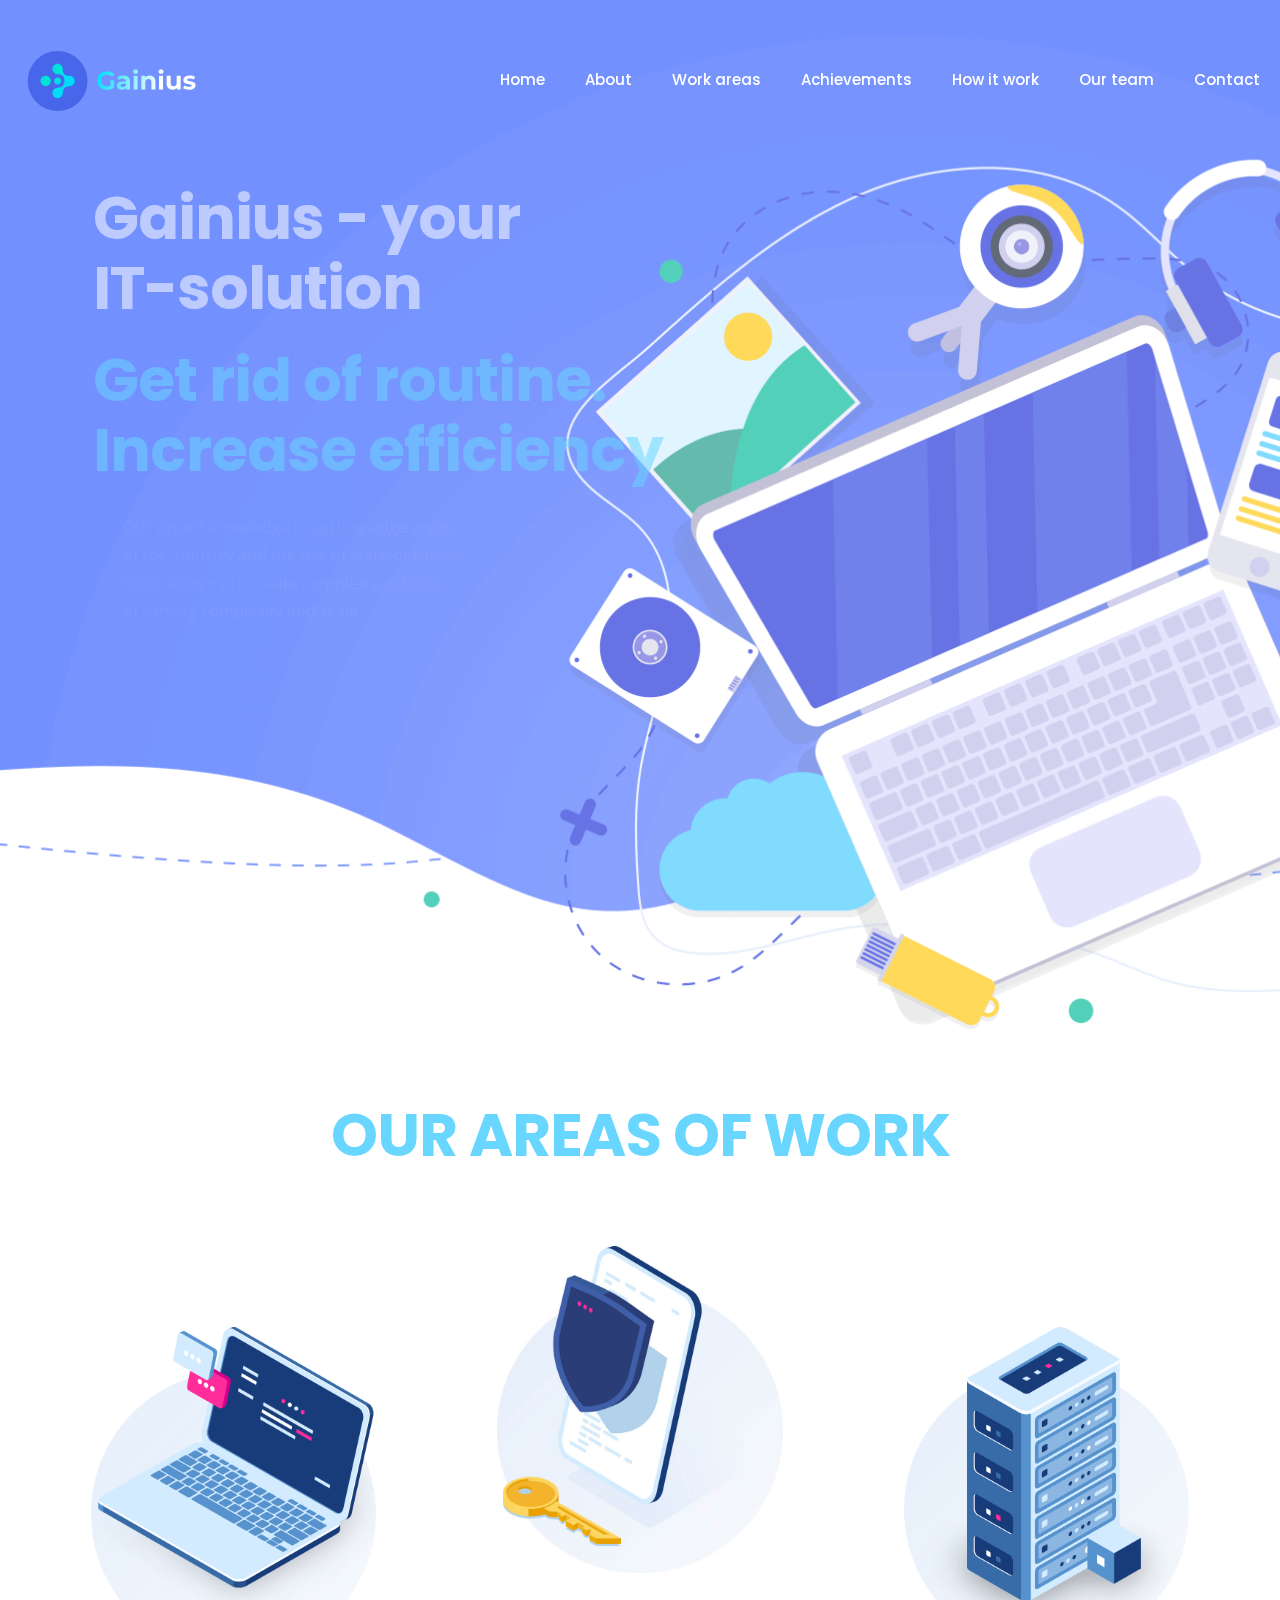
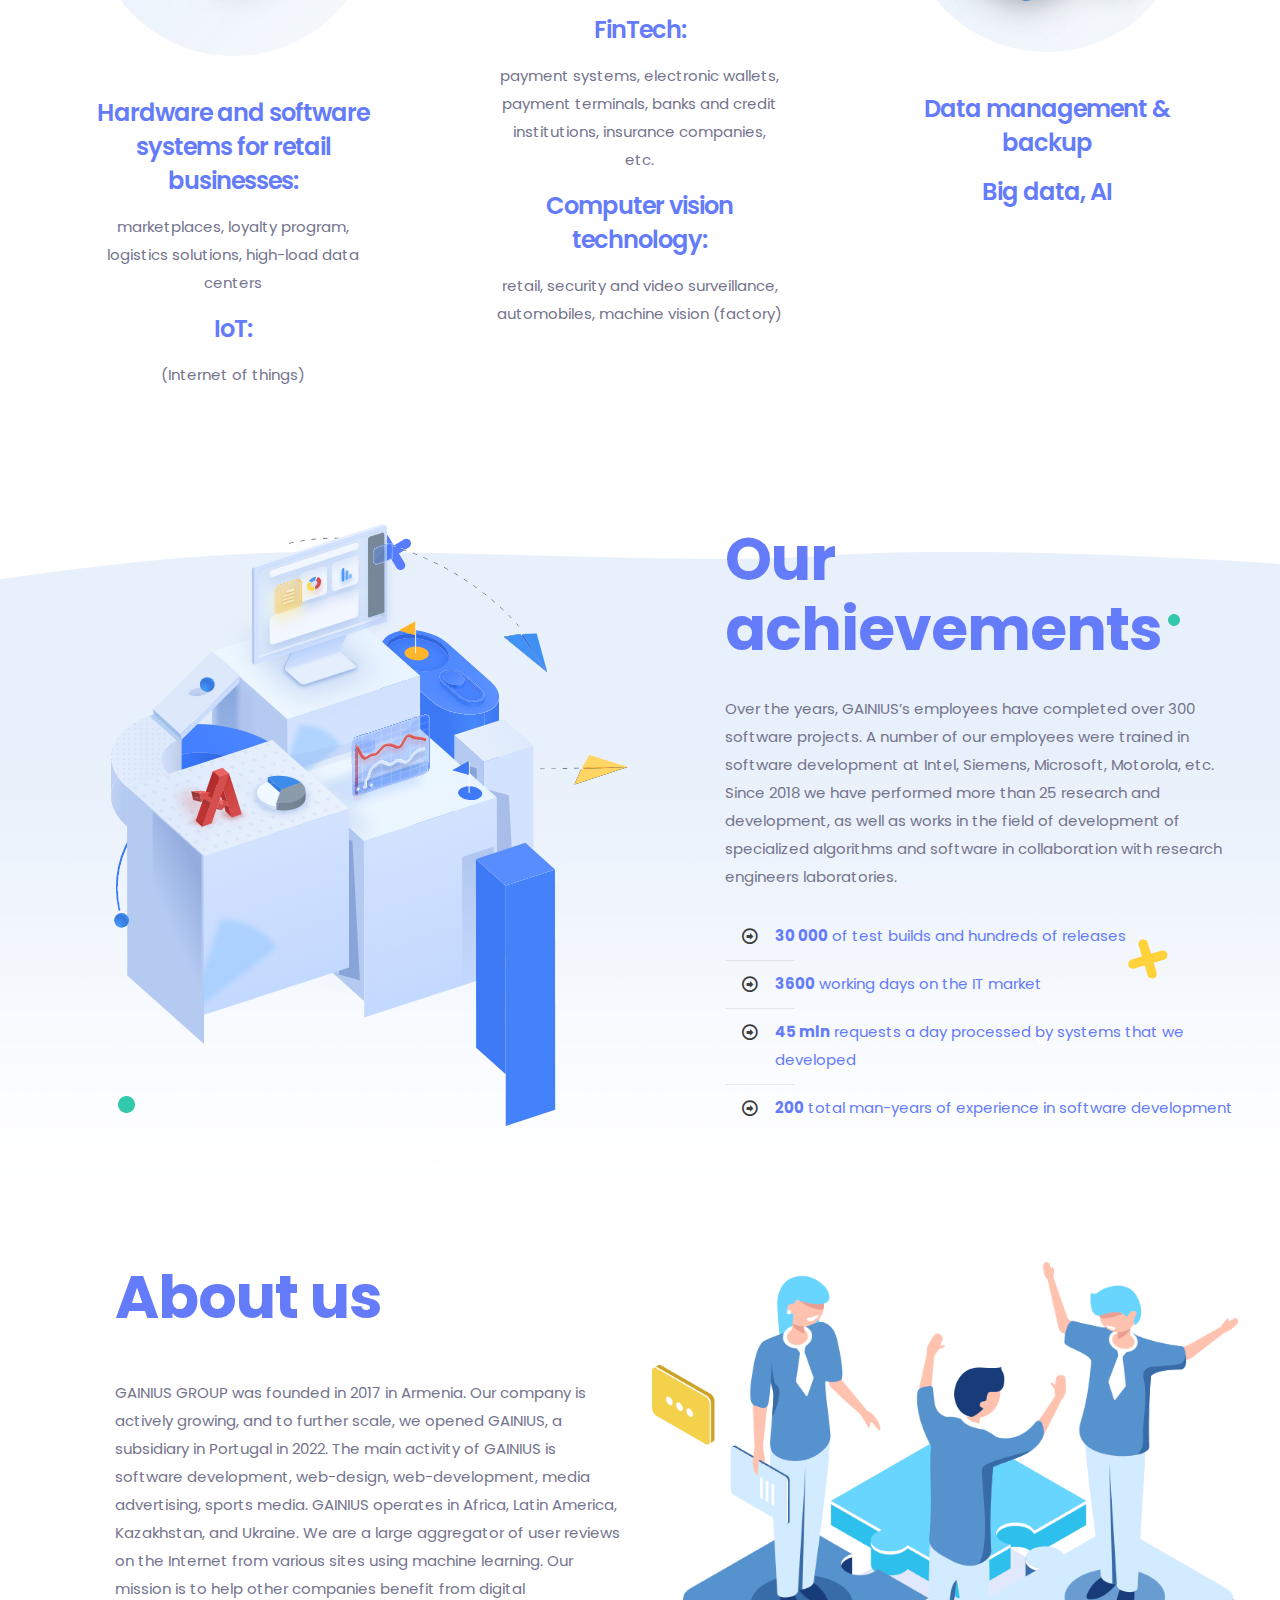
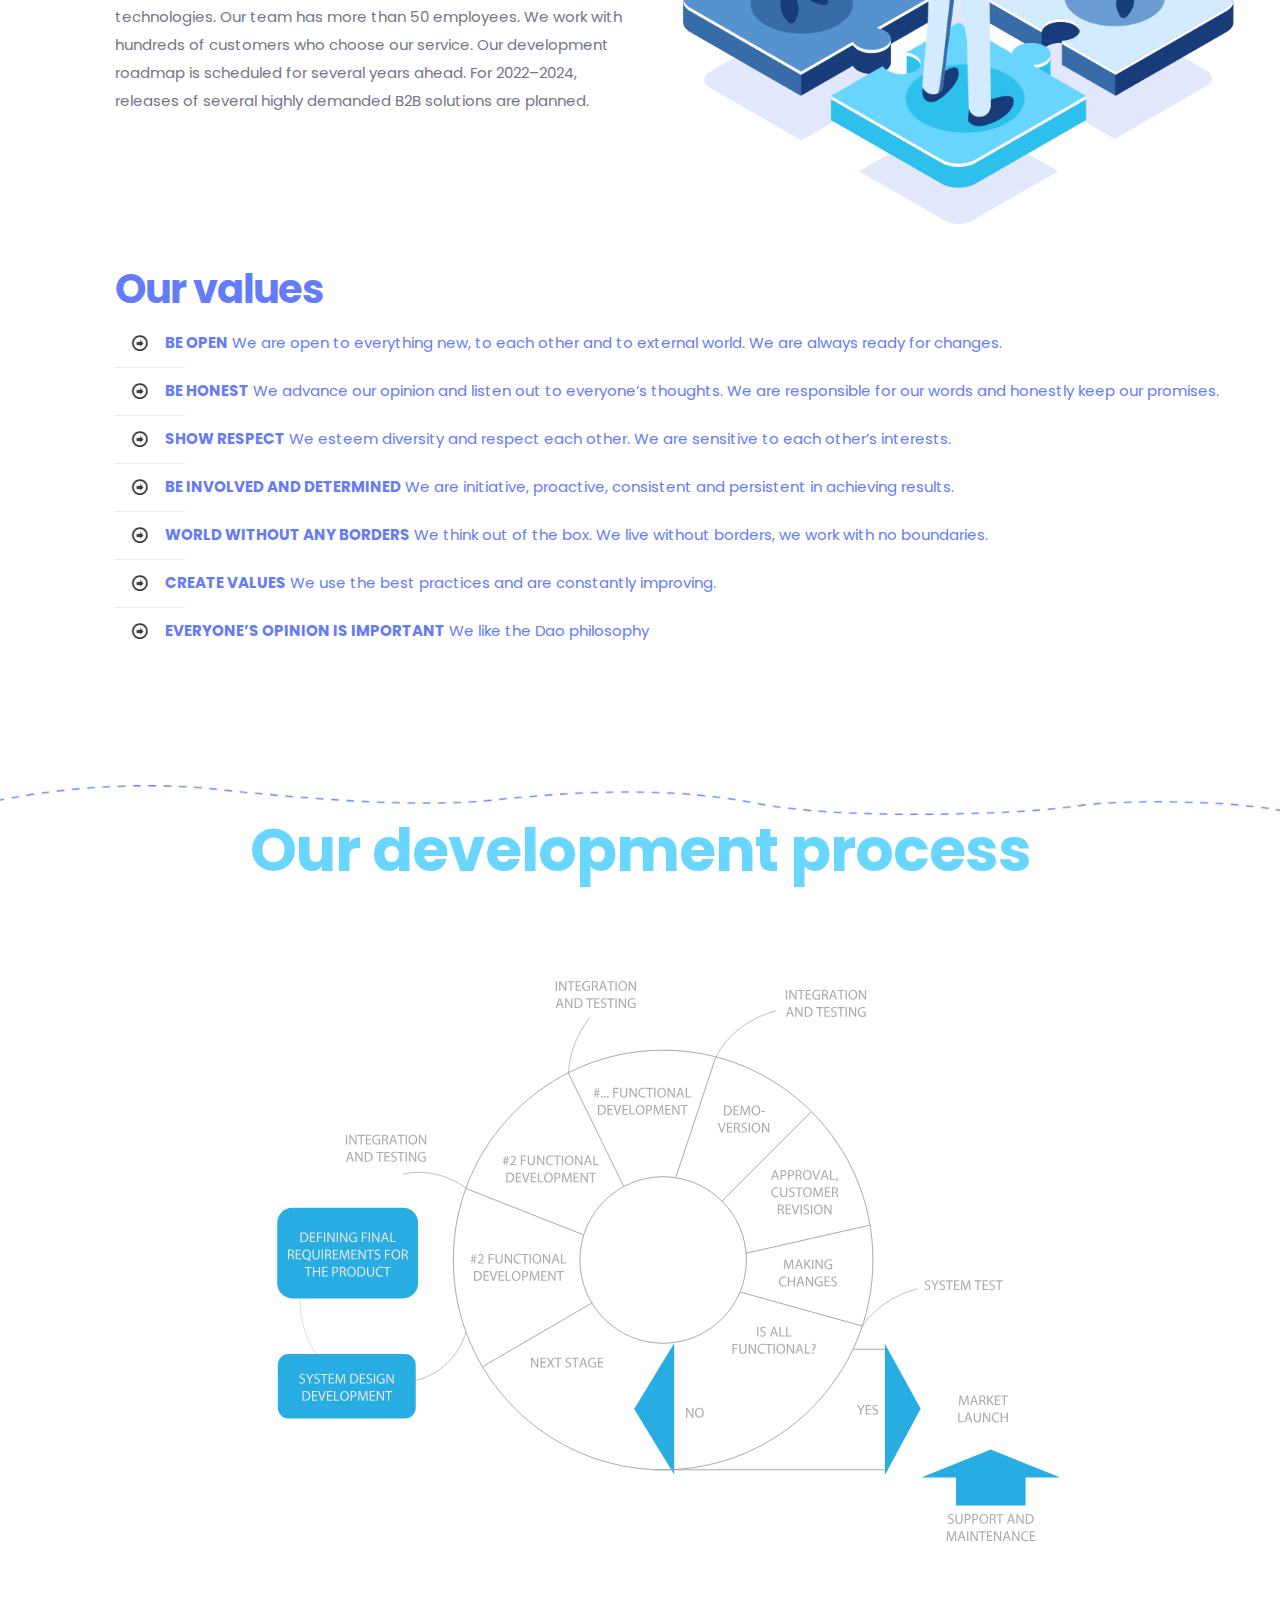
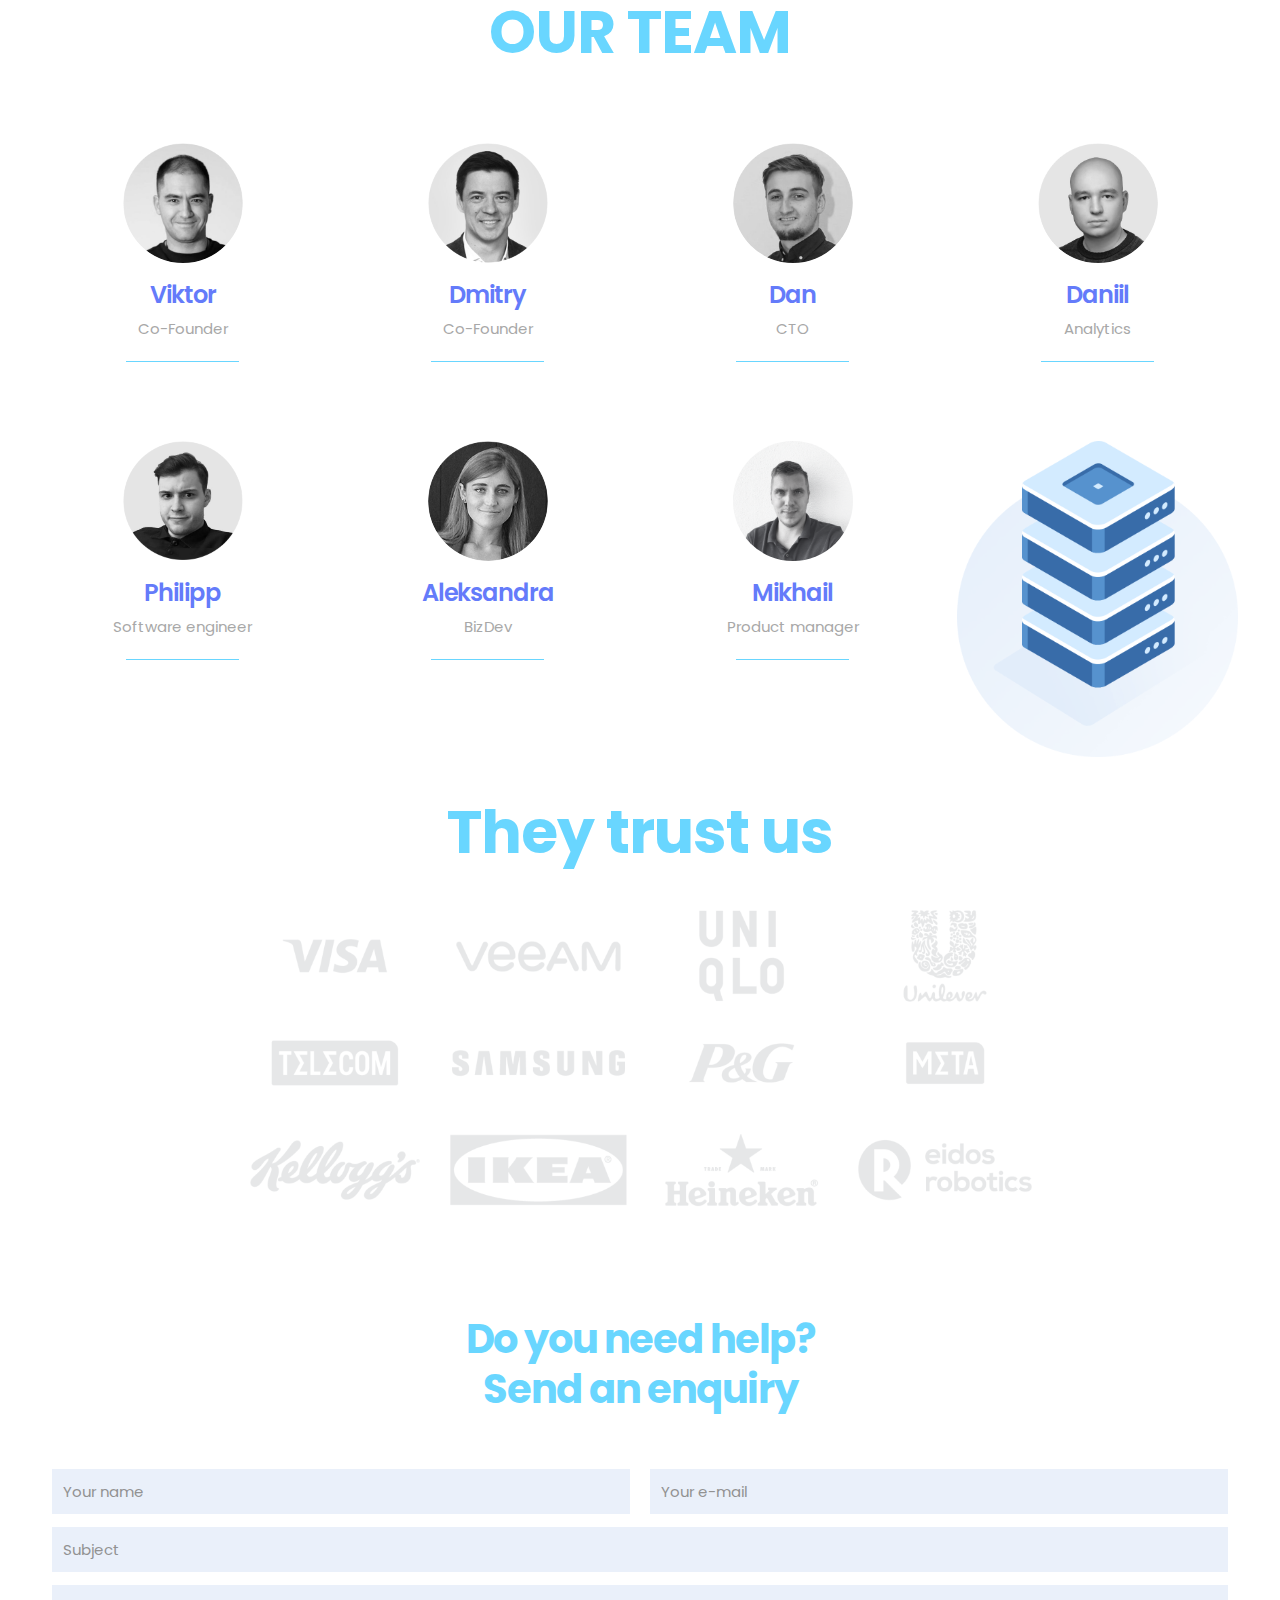
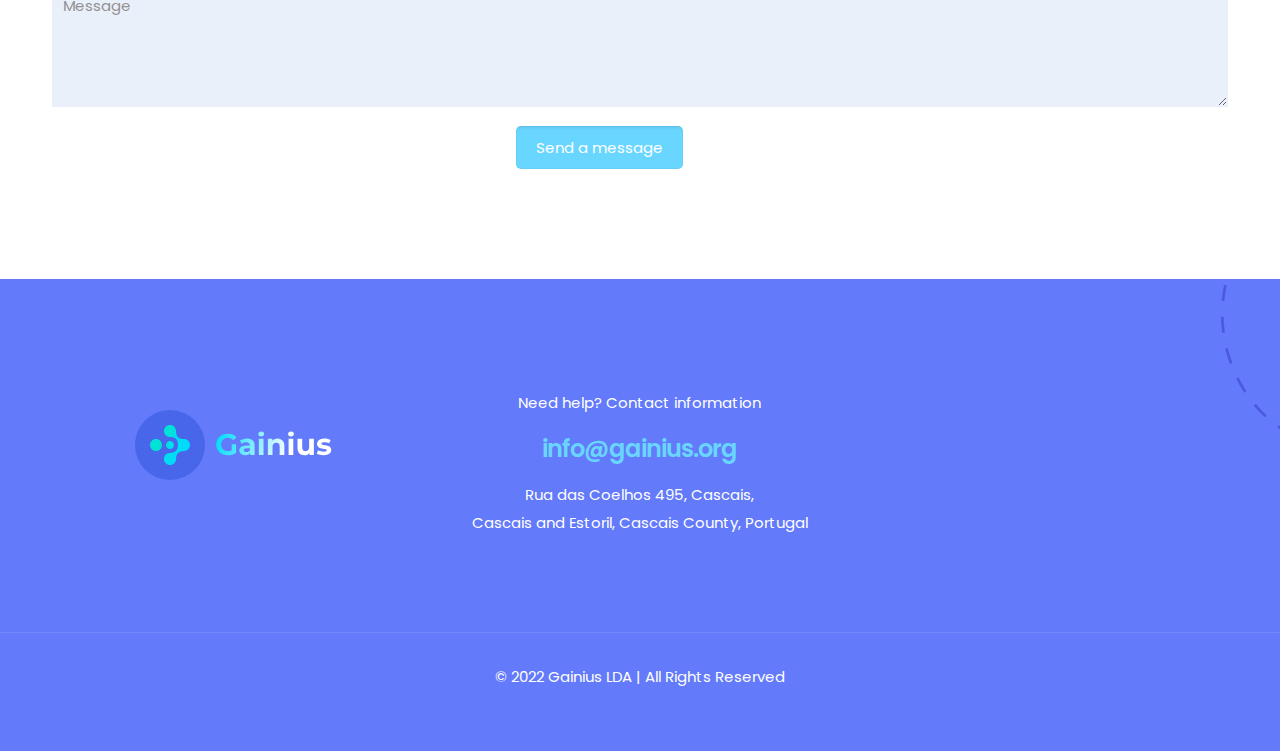
==== index.html @ d678db1e "download_27_10_2023_1" ====
<!DOCTYPE html>
<html lang="ru-RU" class="no-js " itemscope itemtype="https://schema.org/WebPage" >

<head>

<meta charset="UTF-8" />
<meta name="description" content="Gainius | Get rid of routine. Increase efficiency |"/>
<link rel="alternate" hreflang="ru-RU" href="index.html"/>
<title>Gainius &#8212; Get rid of routine. Increase efficiency</title>
<meta name='robots' content='max-image-preview:large' />
<meta name="format-detection" content="telephone=no">
<meta name="viewport" content="width=device-width, initial-scale=1, maximum-scale=1" />
<meta name="theme-color" content="#ffffff" media="(prefers-color-scheme: light)">
<meta name="theme-color" content="#ffffff" media="(prefers-color-scheme: dark)">
<link rel='dns-prefetch' href='https://fonts.googleapis.com/' />
<link rel='dns-prefetch' href='https://s.w.org/' />
<link rel="alternate" type="application/rss+xml" title="Gainius &raquo; Лента" href="index.php/feed/index.html" />
<link rel="alternate" type="application/rss+xml" title="Gainius &raquo; Лента комментариев" href="index.php/comments/feed/index.html" />
<link rel="alternate" type="application/rss+xml" title="Gainius &raquo; Лента комментариев к &laquo;Home&raquo;" href="index.php/home/feed/index.html" />
<script type="text/javascript">
window._wpemojiSettings = {"baseUrl":"https:\/\/s.w.org\/images\/core\/emoji\/14.0.0\/72x72\/","ext":".png","svgUrl":"https:\/\/s.w.org\/images\/core\/emoji\/14.0.0\/svg\/","svgExt":".svg","source":{"concatemoji":"https:\/\/gainius.org\/wp-includes\/js\/wp-emoji-release.min.js?ver=6.0.2"}};
/*! This file is auto-generated */
!function(e,a,t){var n,r,o,i=a.createElement("canvas"),p=i.getContext&&i.getContext("2d");function s(e,t){var a=String.fromCharCode,e=(p.clearRect(0,0,i.width,i.height),p.fillText(a.apply(this,e),0,0),i.toDataURL());return p.clearRect(0,0,i.width,i.height),p.fillText(a.apply(this,t),0,0),e===i.toDataURL()}function c(e){var t=a.createElement("script");t.src=e,t.defer=t.type="text/javascript",a.getElementsByTagName("head")[0].appendChild(t)}for(o=Array("flag","emoji"),t.supports={everything:!0,everythingExceptFlag:!0},r=0;r<o.length;r++)t.supports[o[r]]=function(e){if(!p||!p.fillText)return!1;switch(p.textBaseline="top",p.font="600 32px Arial",e){case"flag":return s([127987,65039,8205,9895,65039],[127987,65039,8203,9895,65039])?!1:!s([55356,56826,55356,56819],[55356,56826,8203,55356,56819])&&!s([55356,57332,56128,56423,56128,56418,56128,56421,56128,56430,56128,56423,56128,56447],[55356,57332,8203,56128,56423,8203,56128,56418,8203,56128,56421,8203,56128,56430,8203,56128,56423,8203,56128,56447]);case"emoji":return!s([129777,127995,8205,129778,127999],[129777,127995,8203,129778,127999])}return!1}(o[r]),t.supports.everything=t.supports.everything&&t.supports[o[r]],"flag"!==o[r]&&(t.supports.everythingExceptFlag=t.supports.everythingExceptFlag&&t.supports[o[r]]);t.supports.everythingExceptFlag=t.supports.everythingExceptFlag&&!t.supports.flag,t.DOMReady=!1,t.readyCallback=function(){t.DOMReady=!0},t.supports.everything||(n=function(){t.readyCallback()},a.addEventListener?(a.addEventListener("DOMContentLoaded",n,!1),e.addEventListener("load",n,!1)):(e.attachEvent("onload",n),a.attachEvent("onreadystatechange",function(){"complete"===a.readyState&&t.readyCallback()})),(e=t.source||{}).concatemoji?c(e.concatemoji):e.wpemoji&&e.twemoji&&(c(e.twemoji),c(e.wpemoji)))}(window,document,window._wpemojiSettings);
</script>
<style type="text/css">
img.wp-smiley,
img.emoji {
	display: inline !important;
	border: none !important;
	box-shadow: none !important;
	height: 1em !important;
	width: 1em !important;
	margin: 0 0.07em !important;
	vertical-align: -0.1em !important;
	background: none !important;
	padding: 0 !important;
}
</style>
	<link rel='stylesheet' id='wp-block-library-css'  href='wp-includes/css/dist/block-library/style.min.css%3Fver=6.0.2.css' type='text/css' media='all' />
<style id='global-styles-inline-css' type='text/css'>
body{--wp--preset--color--black: #000000;--wp--preset--color--cyan-bluish-gray: #abb8c3;--wp--preset--color--white: #ffffff;--wp--preset--color--pale-pink: #f78da7;--wp--preset--color--vivid-red: #cf2e2e;--wp--preset--color--luminous-vivid-orange: #ff6900;--wp--preset--color--luminous-vivid-amber: #fcb900;--wp--preset--color--light-green-cyan: #7bdcb5;--wp--preset--color--vivid-green-cyan: #00d084;--wp--preset--color--pale-cyan-blue: #8ed1fc;--wp--preset--color--vivid-cyan-blue: #0693e3;--wp--preset--color--vivid-purple: #9b51e0;--wp--preset--gradient--vivid-cyan-blue-to-vivid-purple: linear-gradient(135deg,rgba(6,147,227,1) 0%,rgb(155,81,224) 100%);--wp--preset--gradient--light-green-cyan-to-vivid-green-cyan: linear-gradient(135deg,rgb(122,220,180) 0%,rgb(0,208,130) 100%);--wp--preset--gradient--luminous-vivid-amber-to-luminous-vivid-orange: linear-gradient(135deg,rgba(252,185,0,1) 0%,rgba(255,105,0,1) 100%);--wp--preset--gradient--luminous-vivid-orange-to-vivid-red: linear-gradient(135deg,rgba(255,105,0,1) 0%,rgb(207,46,46) 100%);--wp--preset--gradient--very-light-gray-to-cyan-bluish-gray: linear-gradient(135deg,rgb(238,238,238) 0%,rgb(169,184,195) 100%);--wp--preset--gradient--cool-to-warm-spectrum: linear-gradient(135deg,rgb(74,234,220) 0%,rgb(151,120,209) 20%,rgb(207,42,186) 40%,rgb(238,44,130) 60%,rgb(251,105,98) 80%,rgb(254,248,76) 100%);--wp--preset--gradient--blush-light-purple: linear-gradient(135deg,rgb(255,206,236) 0%,rgb(152,150,240) 100%);--wp--preset--gradient--blush-bordeaux: linear-gradient(135deg,rgb(254,205,165) 0%,rgb(254,45,45) 50%,rgb(107,0,62) 100%);--wp--preset--gradient--luminous-dusk: linear-gradient(135deg,rgb(255,203,112) 0%,rgb(199,81,192) 50%,rgb(65,88,208) 100%);--wp--preset--gradient--pale-ocean: linear-gradient(135deg,rgb(255,245,203) 0%,rgb(182,227,212) 50%,rgb(51,167,181) 100%);--wp--preset--gradient--electric-grass: linear-gradient(135deg,rgb(202,248,128) 0%,rgb(113,206,126) 100%);--wp--preset--gradient--midnight: linear-gradient(135deg,rgb(2,3,129) 0%,rgb(40,116,252) 100%);--wp--preset--duotone--dark-grayscale: url('index.html');--wp--preset--duotone--grayscale: url('index.html');--wp--preset--duotone--purple-yellow: url('index.html');--wp--preset--duotone--blue-red: url('index.html');--wp--preset--duotone--midnight: url('index.html');--wp--preset--duotone--magenta-yellow: url('index.html');--wp--preset--duotone--purple-green: url('index.html');--wp--preset--duotone--blue-orange: url('index.html');--wp--preset--font-size--small: 13px;--wp--preset--font-size--medium: 20px;--wp--preset--font-size--large: 36px;--wp--preset--font-size--x-large: 42px;}.has-black-color{color: var(--wp--preset--color--black) !important;}.has-cyan-bluish-gray-color{color: var(--wp--preset--color--cyan-bluish-gray) !important;}.has-white-color{color: var(--wp--preset--color--white) !important;}.has-pale-pink-color{color: var(--wp--preset--color--pale-pink) !important;}.has-vivid-red-color{color: var(--wp--preset--color--vivid-red) !important;}.has-luminous-vivid-orange-color{color: var(--wp--preset--color--luminous-vivid-orange) !important;}.has-luminous-vivid-amber-color{color: var(--wp--preset--color--luminous-vivid-amber) !important;}.has-light-green-cyan-color{color: var(--wp--preset--color--light-green-cyan) !important;}.has-vivid-green-cyan-color{color: var(--wp--preset--color--vivid-green-cyan) !important;}.has-pale-cyan-blue-color{color: var(--wp--preset--color--pale-cyan-blue) !important;}.has-vivid-cyan-blue-color{color: var(--wp--preset--color--vivid-cyan-blue) !important;}.has-vivid-purple-color{color: var(--wp--preset--color--vivid-purple) !important;}.has-black-background-color{background-color: var(--wp--preset--color--black) !important;}.has-cyan-bluish-gray-background-color{background-color: var(--wp--preset--color--cyan-bluish-gray) !important;}.has-white-background-color{background-color: var(--wp--preset--color--white) !important;}.has-pale-pink-background-color{background-color: var(--wp--preset--color--pale-pink) !important;}.has-vivid-red-background-color{background-color: var(--wp--preset--color--vivid-red) !important;}.has-luminous-vivid-orange-background-color{background-color: var(--wp--preset--color--luminous-vivid-orange) !important;}.has-luminous-vivid-amber-background-color{background-color: var(--wp--preset--color--luminous-vivid-amber) !important;}.has-light-green-cyan-background-color{background-color: var(--wp--preset--color--light-green-cyan) !important;}.has-vivid-green-cyan-background-color{background-color: var(--wp--preset--color--vivid-green-cyan) !important;}.has-pale-cyan-blue-background-color{background-color: var(--wp--preset--color--pale-cyan-blue) !important;}.has-vivid-cyan-blue-background-color{background-color: var(--wp--preset--color--vivid-cyan-blue) !important;}.has-vivid-purple-background-color{background-color: var(--wp--preset--color--vivid-purple) !important;}.has-black-border-color{border-color: var(--wp--preset--color--black) !important;}.has-cyan-bluish-gray-border-color{border-color: var(--wp--preset--color--cyan-bluish-gray) !important;}.has-white-border-color{border-color: var(--wp--preset--color--white) !important;}.has-pale-pink-border-color{border-color: var(--wp--preset--color--pale-pink) !important;}.has-vivid-red-border-color{border-color: var(--wp--preset--color--vivid-red) !important;}.has-luminous-vivid-orange-border-color{border-color: var(--wp--preset--color--luminous-vivid-orange) !important;}.has-luminous-vivid-amber-border-color{border-color: var(--wp--preset--color--luminous-vivid-amber) !important;}.has-light-green-cyan-border-color{border-color: var(--wp--preset--color--light-green-cyan) !important;}.has-vivid-green-cyan-border-color{border-color: var(--wp--preset--color--vivid-green-cyan) !important;}.has-pale-cyan-blue-border-color{border-color: var(--wp--preset--color--pale-cyan-blue) !important;}.has-vivid-cyan-blue-border-color{border-color: var(--wp--preset--color--vivid-cyan-blue) !important;}.has-vivid-purple-border-color{border-color: var(--wp--preset--color--vivid-purple) !important;}.has-vivid-cyan-blue-to-vivid-purple-gradient-background{background: var(--wp--preset--gradient--vivid-cyan-blue-to-vivid-purple) !important;}.has-light-green-cyan-to-vivid-green-cyan-gradient-background{background: var(--wp--preset--gradient--light-green-cyan-to-vivid-green-cyan) !important;}.has-luminous-vivid-amber-to-luminous-vivid-orange-gradient-background{background: var(--wp--preset--gradient--luminous-vivid-amber-to-luminous-vivid-orange) !important;}.has-luminous-vivid-orange-to-vivid-red-gradient-background{background: var(--wp--preset--gradient--luminous-vivid-orange-to-vivid-red) !important;}.has-very-light-gray-to-cyan-bluish-gray-gradient-background{background: var(--wp--preset--gradient--very-light-gray-to-cyan-bluish-gray) !important;}.has-cool-to-warm-spectrum-gradient-background{background: var(--wp--preset--gradient--cool-to-warm-spectrum) !important;}.has-blush-light-purple-gradient-background{background: var(--wp--preset--gradient--blush-light-purple) !important;}.has-blush-bordeaux-gradient-background{background: var(--wp--preset--gradient--blush-bordeaux) !important;}.has-luminous-dusk-gradient-background{background: var(--wp--preset--gradient--luminous-dusk) !important;}.has-pale-ocean-gradient-background{background: var(--wp--preset--gradient--pale-ocean) !important;}.has-electric-grass-gradient-background{background: var(--wp--preset--gradient--electric-grass) !important;}.has-midnight-gradient-background{background: var(--wp--preset--gradient--midnight) !important;}.has-small-font-size{font-size: var(--wp--preset--font-size--small) !important;}.has-medium-font-size{font-size: var(--wp--preset--font-size--medium) !important;}.has-large-font-size{font-size: var(--wp--preset--font-size--large) !important;}.has-x-large-font-size{font-size: var(--wp--preset--font-size--x-large) !important;}
</style>
<link rel='stylesheet' id='contact-form-7-css'  href='wp-content/plugins/contact-form-7/includes/css/styles.css%3Fver=5.6.2.css' type='text/css' media='all' />
<link rel='stylesheet' id='mfn-be-css'  href='wp-content/themes/betheme_v26_распак/css/be.css%3Fver=26.4.0.3.css' type='text/css' media='all' />
<link rel='stylesheet' id='mfn-animations-css'  href='wp-content/themes/betheme_v26_распак/assets/animations/animations.min.css%3Fver=26.4.0.3.css' type='text/css' media='all' />
<link rel='stylesheet' id='mfn-font-awesome-css'  href='wp-content/themes/betheme_v26_распак/fonts/fontawesome/fontawesome.css%3Fver=26.4.0.3.css' type='text/css' media='all' />
<link rel='stylesheet' id='mfn-jplayer-css'  href='wp-content/themes/betheme_v26_распак/assets/jplayer/css/jplayer.blue.monday.min.css%3Fver=26.4.0.3.css' type='text/css' media='all' />
<link rel='stylesheet' id='mfn-responsive-css'  href='wp-content/themes/betheme_v26_распак/css/responsive.css%3Fver=26.4.0.3.css' type='text/css' media='all' />
<link rel='stylesheet' id='mfn-fonts-css'  href='https://fonts.googleapis.com/css?family=Poppins%3A1%2C300%2C400%2C400italic%2C500%2C700%2C700italic&#038;display=swap&#038;ver=6.0.2' type='text/css' media='all' />
<link rel='stylesheet' id='loftloader-lite-animation-css'  href='wp-content/plugins/loftloader/assets/css/loftloader.min.css%3Fver=2022112601.css' type='text/css' media='all' />
<style id='mfn-dynamic-inline-css' type='text/css'>
#Footer{background-image:url(wp-content/uploads/2019/04/itservice2_pic8.png);background-repeat:no-repeat;background-position:center top}
html{background-color:#ffffff}#Wrapper,#Content,.mfn-popup .mfn-popup-content,.mfn-off-canvas-sidebar .mfn-off-canvas-content-wrapper,.mfn-cart-holder,.mfn-header-login,#Top_bar .search_wrapper,#Top_bar .top_bar_right .mfn-live-search-box,.column_livesearch .mfn-live-search-wrapper,.column_livesearch .mfn-live-search-box{background-color:#ffffff}body:not(.template-slider) #Header{min-height:0px}body.header-below:not(.template-slider) #Header{padding-top:0px}#Footer .widgets_wrapper{padding:80px 0 65px}body,button,span.date_label,.timeline_items li h3 span,input[type="submit"],input[type="reset"],input[type="button"],input[type="date"],input[type="text"],input[type="password"],input[type="tel"],input[type="email"],textarea,select,.offer_li .title h3,.mfn-menu-item-megamenu{font-family:"Poppins",-apple-system,BlinkMacSystemFont,"Segoe UI",Roboto,Oxygen-Sans,Ubuntu,Cantarell,"Helvetica Neue",sans-serif}#menu > ul > li > a,a.action_button,#overlay-menu ul li a{font-family:"Poppins",-apple-system,BlinkMacSystemFont,"Segoe UI",Roboto,Oxygen-Sans,Ubuntu,Cantarell,"Helvetica Neue",sans-serif}#Subheader .title{font-family:"Poppins",-apple-system,BlinkMacSystemFont,"Segoe UI",Roboto,Oxygen-Sans,Ubuntu,Cantarell,"Helvetica Neue",sans-serif}h1,h2,h3,h4,.text-logo #logo{font-family:"Poppins",-apple-system,BlinkMacSystemFont,"Segoe UI",Roboto,Oxygen-Sans,Ubuntu,Cantarell,"Helvetica Neue",sans-serif}h5,h6{font-family:"Poppins",-apple-system,BlinkMacSystemFont,"Segoe UI",Roboto,Oxygen-Sans,Ubuntu,Cantarell,"Helvetica Neue",sans-serif}blockquote{font-family:"Poppins",-apple-system,BlinkMacSystemFont,"Segoe UI",Roboto,Oxygen-Sans,Ubuntu,Cantarell,"Helvetica Neue",sans-serif}.chart_box .chart .num,.counter .desc_wrapper .number-wrapper,.how_it_works .image .number,.pricing-box .plan-header .price,.quick_fact .number-wrapper,.woocommerce .product div.entry-summary .price{font-family:"Poppins",-apple-system,BlinkMacSystemFont,"Segoe UI",Roboto,Oxygen-Sans,Ubuntu,Cantarell,"Helvetica Neue",sans-serif}body,.mfn-menu-item-megamenu{font-size:15px;line-height:28px;font-weight:400;letter-spacing:0px}.big{font-size:17px;line-height:30px;font-weight:400;letter-spacing:0px}#menu > ul > li > a,a.action_button,#overlay-menu ul li a{font-size:15px;font-weight:500;letter-spacing:0px}#overlay-menu ul li a{line-height:22.5px}#Subheader .title{font-size:30px;line-height:35px;font-weight:400;letter-spacing:1px;font-style:italic}h1,.text-logo #logo{font-size:48px;line-height:50px;font-weight:700;letter-spacing:-1px}h2{font-size:60px;line-height:70px;font-weight:700;letter-spacing:-1px}h3,.woocommerce ul.products li.product h3,.woocommerce #customer_login h2{font-size:40px;line-height:50px;font-weight:700;letter-spacing:-1px}h4,.woocommerce .woocommerce-order-details__title,.woocommerce .wc-bacs-bank-details-heading,.woocommerce .woocommerce-customer-details h2{font-size:24px;line-height:34px;font-weight:600;letter-spacing:-1px}h5{font-size:19px;line-height:29px;font-weight:600;letter-spacing:-1px}h6{font-size:17px;line-height:27px;font-weight:600;letter-spacing:-1px}#Intro .intro-title{font-size:70px;line-height:70px;font-weight:400;letter-spacing:0px}@media only screen and (min-width:768px) and (max-width:959px){body,.mfn-menu-item-megamenu{font-size:13px;line-height:24px;font-weight:400;letter-spacing:0px}.big{font-size:14px;line-height:26px;font-weight:400;letter-spacing:0px}#menu > ul > li > a,a.action_button,#overlay-menu ul li a{font-size:13px;font-weight:500;letter-spacing:0px}#overlay-menu ul li a{line-height:19.5px}#Subheader .title{font-size:26px;line-height:30px;font-weight:400;letter-spacing:1px;font-style:italic}h1,.text-logo #logo{font-size:41px;line-height:43px;font-weight:700;letter-spacing:-1px}h2{font-size:51px;line-height:60px;font-weight:700;letter-spacing:-1px}h3,.woocommerce ul.products li.product h3,.woocommerce #customer_login h2{font-size:34px;line-height:43px;font-weight:700;letter-spacing:-1px}h4,.woocommerce .woocommerce-order-details__title,.woocommerce .wc-bacs-bank-details-heading,.woocommerce .woocommerce-customer-details h2{font-size:20px;line-height:29px;font-weight:600;letter-spacing:-1px}h5{font-size:16px;line-height:25px;font-weight:600;letter-spacing:-1px}h6{font-size:14px;line-height:23px;font-weight:600;letter-spacing:-1px}#Intro .intro-title{font-size:60px;line-height:60px;font-weight:400;letter-spacing:0px}blockquote{font-size:15px}.chart_box .chart .num{font-size:45px;line-height:45px}.counter .desc_wrapper .number-wrapper{font-size:45px;line-height:45px}.counter .desc_wrapper .title{font-size:14px;line-height:18px}.faq .question .title{font-size:14px}.fancy_heading .title{font-size:38px;line-height:38px}.offer .offer_li .desc_wrapper .title h3{font-size:32px;line-height:32px}.offer_thumb_ul li.offer_thumb_li .desc_wrapper .title h3{font-size:32px;line-height:32px}.pricing-box .plan-header h2{font-size:27px;line-height:27px}.pricing-box .plan-header .price > span{font-size:40px;line-height:40px}.pricing-box .plan-header .price sup.currency{font-size:18px;line-height:18px}.pricing-box .plan-header .price sup.period{font-size:14px;line-height:14px}.quick_fact .number{font-size:80px;line-height:80px}.trailer_box .desc h2{font-size:27px;line-height:27px}.widget > h3{font-size:17px;line-height:20px}}@media only screen and (min-width:480px) and (max-width:767px){body,.mfn-menu-item-megamenu{font-size:13px;line-height:21px;font-weight:400;letter-spacing:0px}.big{font-size:13px;line-height:23px;font-weight:400;letter-spacing:0px}#menu > ul > li > a,a.action_button,#overlay-menu ul li a{font-size:13px;font-weight:500;letter-spacing:0px}#overlay-menu ul li a{line-height:19.5px}#Subheader .title{font-size:23px;line-height:26px;font-weight:400;letter-spacing:1px;font-style:italic}h1,.text-logo #logo{font-size:36px;line-height:38px;font-weight:700;letter-spacing:-1px}h2{font-size:45px;line-height:53px;font-weight:700;letter-spacing:-1px}h3,.woocommerce ul.products li.product h3,.woocommerce #customer_login h2{font-size:30px;line-height:38px;font-weight:700;letter-spacing:-1px}h4,.woocommerce .woocommerce-order-details__title,.woocommerce .wc-bacs-bank-details-heading,.woocommerce .woocommerce-customer-details h2{font-size:18px;line-height:26px;font-weight:600;letter-spacing:-1px}h5{font-size:14px;line-height:22px;font-weight:600;letter-spacing:-1px}h6{font-size:13px;line-height:20px;font-weight:600;letter-spacing:-1px}#Intro .intro-title{font-size:53px;line-height:53px;font-weight:400;letter-spacing:0px}blockquote{font-size:14px}.chart_box .chart .num{font-size:40px;line-height:40px}.counter .desc_wrapper .number-wrapper{font-size:40px;line-height:40px}.counter .desc_wrapper .title{font-size:13px;line-height:16px}.faq .question .title{font-size:13px}.fancy_heading .title{font-size:34px;line-height:34px}.offer .offer_li .desc_wrapper .title h3{font-size:28px;line-height:28px}.offer_thumb_ul li.offer_thumb_li .desc_wrapper .title h3{font-size:28px;line-height:28px}.pricing-box .plan-header h2{font-size:24px;line-height:24px}.pricing-box .plan-header .price > span{font-size:34px;line-height:34px}.pricing-box .plan-header .price sup.currency{font-size:16px;line-height:16px}.pricing-box .plan-header .price sup.period{font-size:13px;line-height:13px}.quick_fact .number{font-size:70px;line-height:70px}.trailer_box .desc h2{font-size:24px;line-height:24px}.widget > h3{font-size:16px;line-height:19px}}@media only screen and (max-width:479px){body,.mfn-menu-item-megamenu{font-size:13px;line-height:19px;font-weight:400;letter-spacing:0px}.big{font-size:13px;line-height:19px;font-weight:400;letter-spacing:0px}#menu > ul > li > a,a.action_button,#overlay-menu ul li a{font-size:13px;font-weight:500;letter-spacing:0px}#overlay-menu ul li a{line-height:19.5px}#Subheader .title{font-size:18px;line-height:21px;font-weight:400;letter-spacing:1px;font-style:italic}h1,.text-logo #logo{font-size:29px;line-height:30px;font-weight:700;letter-spacing:-1px}h2{font-size:36px;line-height:42px;font-weight:700;letter-spacing:-1px}h3,.woocommerce ul.products li.product h3,.woocommerce #customer_login h2{font-size:24px;line-height:30px;font-weight:700;letter-spacing:-1px}h4,.woocommerce .woocommerce-order-details__title,.woocommerce .wc-bacs-bank-details-heading,.woocommerce .woocommerce-customer-details h2{font-size:14px;line-height:20px;font-weight:600;letter-spacing:-1px}h5{font-size:13px;line-height:19px;font-weight:600;letter-spacing:-1px}h6{font-size:13px;line-height:19px;font-weight:600;letter-spacing:-1px}#Intro .intro-title{font-size:42px;line-height:42px;font-weight:400;letter-spacing:0px}blockquote{font-size:13px}.chart_box .chart .num{font-size:35px;line-height:35px}.counter .desc_wrapper .number-wrapper{font-size:35px;line-height:35px}.counter .desc_wrapper .title{font-size:13px;line-height:26px}.faq .question .title{font-size:13px}.fancy_heading .title{font-size:30px;line-height:30px}.offer .offer_li .desc_wrapper .title h3{font-size:26px;line-height:26px}.offer_thumb_ul li.offer_thumb_li .desc_wrapper .title h3{font-size:26px;line-height:26px}.pricing-box .plan-header h2{font-size:21px;line-height:21px}.pricing-box .plan-header .price > span{font-size:32px;line-height:32px}.pricing-box .plan-header .price sup.currency{font-size:14px;line-height:14px}.pricing-box .plan-header .price sup.period{font-size:13px;line-height:13px}.quick_fact .number{font-size:60px;line-height:60px}.trailer_box .desc h2{font-size:21px;line-height:21px}.widget > h3{font-size:15px;line-height:18px}}.with_aside .sidebar.columns{width:23%}.with_aside .sections_group{width:77%}.aside_both .sidebar.columns{width:18%}.aside_both .sidebar.sidebar-1{margin-left:-82%}.aside_both .sections_group{width:64%;margin-left:18%}@media only screen and (min-width:1240px){#Wrapper,.with_aside .content_wrapper{max-width:1240px}.section_wrapper,.container{max-width:1220px}.layout-boxed.header-boxed #Top_bar.is-sticky{max-width:1240px}}@media only screen and (max-width:767px){.section_wrapper,.container,.four.columns .widget-area{max-width:550px !important}}  .button-default .button,.button-flat .button,.button-round .button{background-color:#f3d14b;color:#5059da}.button-stroke .button{border-color:#f3d14b;color:#5059da}.button-stroke .button:hover{background-color:#f3d14b;color:#fff}.button-default .button_theme,.button-default button,.button-default input[type="button"],.button-default input[type="reset"],.button-default input[type="submit"],.button-flat .button_theme,.button-flat button,.button-flat input[type="button"],.button-flat input[type="reset"],.button-flat input[type="submit"],.button-round .button_theme,.button-round button,.button-round input[type="button"],.button-round input[type="reset"],.button-round input[type="submit"],.woocommerce #respond input#submit,.woocommerce a.button:not(.default),.woocommerce button.button,.woocommerce input.button,.woocommerce #respond input#submit:hover,.woocommerce a.button:hover,.woocommerce button.button:hover,.woocommerce input.button:hover{color:#ffffff}.button-default #respond input#submit.alt.disabled,.button-default #respond input#submit.alt.disabled:hover,.button-default #respond input#submit.alt:disabled,.button-default #respond input#submit.alt:disabled:hover,.button-default #respond input#submit.alt:disabled[disabled],.button-default #respond input#submit.alt:disabled[disabled]:hover,.button-default a.button.alt.disabled,.button-default a.button.alt.disabled:hover,.button-default a.button.alt:disabled,.button-default a.button.alt:disabled:hover,.button-default a.button.alt:disabled[disabled],.button-default a.button.alt:disabled[disabled]:hover,.button-default button.button.alt.disabled,.button-default button.button.alt.disabled:hover,.button-default button.button.alt:disabled,.button-default button.button.alt:disabled:hover,.button-default button.button.alt:disabled[disabled],.button-default button.button.alt:disabled[disabled]:hover,.button-default input.button.alt.disabled,.button-default input.button.alt.disabled:hover,.button-default input.button.alt:disabled,.button-default input.button.alt:disabled:hover,.button-default input.button.alt:disabled[disabled],.button-default input.button.alt:disabled[disabled]:hover,.button-default #respond input#submit.alt,.button-default a.button.alt,.button-default button.button.alt,.button-default input.button.alt,.button-default #respond input#submit.alt:hover,.button-default a.button.alt:hover,.button-default button.button.alt:hover,.button-default input.button.alt:hover,.button-flat #respond input#submit.alt.disabled,.button-flat #respond input#submit.alt.disabled:hover,.button-flat #respond input#submit.alt:disabled,.button-flat #respond input#submit.alt:disabled:hover,.button-flat #respond input#submit.alt:disabled[disabled],.button-flat #respond input#submit.alt:disabled[disabled]:hover,.button-flat a.button.alt.disabled,.button-flat a.button.alt.disabled:hover,.button-flat a.button.alt:disabled,.button-flat a.button.alt:disabled:hover,.button-flat a.button.alt:disabled[disabled],.button-flat a.button.alt:disabled[disabled]:hover,.button-flat button.button.alt.disabled,.button-flat button.button.alt.disabled:hover,.button-flat button.button.alt:disabled,.button-flat button.button.alt:disabled:hover,.button-flat button.button.alt:disabled[disabled],.button-flat button.button.alt:disabled[disabled]:hover,.button-flat input.button.alt.disabled,.button-flat input.button.alt.disabled:hover,.button-flat input.button.alt:disabled,.button-flat input.button.alt:disabled:hover,.button-flat input.button.alt:disabled[disabled],.button-flat input.button.alt:disabled[disabled]:hover,.button-flat #respond input#submit.alt,.button-flat a.button.alt,.button-flat button.button.alt,.button-flat input.button.alt,.button-flat #respond input#submit.alt:hover,.button-flat a.button.alt:hover,.button-flat button.button.alt:hover,.button-flat input.button.alt:hover,.button-round #respond input#submit.alt.disabled,.button-round #respond input#submit.alt.disabled:hover,.button-round #respond input#submit.alt:disabled,.button-round #respond input#submit.alt:disabled:hover,.button-round #respond input#submit.alt:disabled[disabled],.button-round #respond input#submit.alt:disabled[disabled]:hover,.button-round a.button.alt.disabled,.button-round a.button.alt.disabled:hover,.button-round a.button.alt:disabled,.button-round a.button.alt:disabled:hover,.button-round a.button.alt:disabled[disabled],.button-round a.button.alt:disabled[disabled]:hover,.button-round button.button.alt.disabled,.button-round button.button.alt.disabled:hover,.button-round button.button.alt:disabled,.button-round button.button.alt:disabled:hover,.button-round button.button.alt:disabled[disabled],.button-round button.button.alt:disabled[disabled]:hover,.button-round input.button.alt.disabled,.button-round input.button.alt.disabled:hover,.button-round input.button.alt:disabled,.button-round input.button.alt:disabled:hover,.button-round input.button.alt:disabled[disabled],.button-round input.button.alt:disabled[disabled]:hover,.button-round #respond input#submit.alt,.button-round a.button.alt,.button-round button.button.alt,.button-round input.button.alt,.button-round #respond input#submit.alt:hover,.button-round a.button.alt:hover,.button-round button.button.alt:hover,.button-round input.button.alt:hover{background-color:#69d6ff;color:#ffffff}.button-stroke.woocommerce a.button:not(.default),.button-stroke .woocommerce a.button:not(.default),.button-stroke #respond input#submit.alt.disabled,.button-stroke #respond input#submit.alt.disabled:hover,.button-stroke #respond input#submit.alt:disabled,.button-stroke #respond input#submit.alt:disabled:hover,.button-stroke #respond input#submit.alt:disabled[disabled],.button-stroke #respond input#submit.alt:disabled[disabled]:hover,.button-stroke a.button.alt.disabled,.button-stroke a.button.alt.disabled:hover,.button-stroke a.button.alt:disabled,.button-stroke a.button.alt:disabled:hover,.button-stroke a.button.alt:disabled[disabled],.button-stroke a.button.alt:disabled[disabled]:hover,.button-stroke button.button.alt.disabled,.button-stroke button.button.alt.disabled:hover,.button-stroke button.button.alt:disabled,.button-stroke button.button.alt:disabled:hover,.button-stroke button.button.alt:disabled[disabled],.button-stroke button.button.alt:disabled[disabled]:hover,.button-stroke input.button.alt.disabled,.button-stroke input.button.alt.disabled:hover,.button-stroke input.button.alt:disabled,.button-stroke input.button.alt:disabled:hover,.button-stroke input.button.alt:disabled[disabled],.button-stroke input.button.alt:disabled[disabled]:hover,.button-stroke #respond input#submit.alt,.button-stroke a.button.alt,.button-stroke button.button.alt,.button-stroke input.button.alt{border-color:#69d6ff;background:none;color:#69d6ff}.button-stroke.woocommerce a.button:not(.default):hover,.button-stroke .woocommerce a.button:not(.default):hover,.button-stroke #respond input#submit.alt:hover,.button-stroke a.button.alt:hover,.button-stroke button.button.alt:hover,.button-stroke input.button.alt:hover,.button-stroke a.action_button:hover{background-color:#69d6ff;color:#ffffff}.action_button,.action_button:hover{background-color:#f3d14b;color:#5059da}.button-stroke a.action_button{border-color:#f3d14b}.footer_button{color:#65666C!important;background-color:transparent;box-shadow:none!important}.footer_button:after{display:none!important}.button-custom.woocommerce .button,.button-custom .button,.button-custom .action_button,.button-custom .footer_button,.button-custom button,.button-custom button.button,.button-custom input[type="button"],.button-custom input[type="reset"],.button-custom input[type="submit"],.button-custom .woocommerce #respond input#submit,.button-custom .woocommerce a.button,.button-custom .woocommerce button.button,.button-custom .woocommerce input.button{font-family:Roboto;font-size:14px;line-height:14px;font-weight:400;letter-spacing:0px;padding:12px 20px 12px 20px;border-width:0px;border-radius:0px}body.button-custom .button{color:#626262;background-color:#dbdddf;border-color:transparent}body.button-custom .button:hover{color:#626262;background-color:#d3d3d3;border-color:transparent}.button-custom .button_theme,.button-custom button,.button-custom input[type="button"],.button-custom input[type="reset"],.button-custom input[type="submit"],.button-custom .woocommerce #respond input#submit,body.button-custom.woocommerce a.button:not(.default),.button-custom .woocommerce button.button,.button-custom .woocommerce input.button{color:#ffffff;background-color:#0095eb;border-color:transparent}.button-custom .button_theme:hover,.button-custom button:hover,.button-custom input[type="button"]:hover,.button-custom input[type="reset"]:hover,.button-custom input[type="submit"]:hover,.button-custom .woocommerce #respond input#submit:hover,body.button-custom.woocommerce a.button:not(.default):hover,.button-custom .woocommerce button.button:hover,.button-custom .woocommerce input.button:hover{color:#ffffff;background-color:#007cc3;border-color:transparent}body.button-custom .action_button{color:#626262;background-color:#dbdddf;border-color:transparent}body.button-custom .action_button:hover{color:#626262;background-color:#d3d3d3;border-color:transparent}.button-custom #respond input#submit.alt.disabled,.button-custom #respond input#submit.alt.disabled:hover,.button-custom #respond input#submit.alt:disabled,.button-custom #respond input#submit.alt:disabled:hover,.button-custom #respond input#submit.alt:disabled[disabled],.button-custom #respond input#submit.alt:disabled[disabled]:hover,.button-custom a.button.alt.disabled,.button-custom a.button.alt.disabled:hover,.button-custom a.button.alt:disabled,.button-custom a.button.alt:disabled:hover,.button-custom a.button.alt:disabled[disabled],.button-custom a.button.alt:disabled[disabled]:hover,.button-custom button.button.alt.disabled,.button-custom button.button.alt.disabled:hover,.button-custom button.button.alt:disabled,.button-custom button.button.alt:disabled:hover,.button-custom button.button.alt:disabled[disabled],.button-custom button.button.alt:disabled[disabled]:hover,.button-custom input.button.alt.disabled,.button-custom input.button.alt.disabled:hover,.button-custom input.button.alt:disabled,.button-custom input.button.alt:disabled:hover,.button-custom input.button.alt:disabled[disabled],.button-custom input.button.alt:disabled[disabled]:hover,.button-custom #respond input#submit.alt,.button-custom a.button.alt,.button-custom button.button.alt,.button-custom input.button.alt{line-height:14px;padding:12px 20px 12px 20px;color:#ffffff;background-color:#0095eb;font-family:Roboto;font-size:14px;font-weight:400;letter-spacing:0px;border-width:0px;border-radius:0px}.button-custom #respond input#submit.alt:hover,.button-custom a.button.alt:hover,.button-custom button.button.alt:hover,.button-custom input.button.alt:hover,.button-custom a.action_button:hover{color:#ffffff;background-color:#007cc3}#Top_bar #logo,.header-fixed #Top_bar #logo,.header-plain #Top_bar #logo,.header-transparent #Top_bar #logo{height:60px;line-height:60px;padding:50px 0}.logo-overflow #Top_bar:not(.is-sticky) .logo{height:160px}#Top_bar .menu > li > a{padding:50px 0}.menu-highlight:not(.header-creative) #Top_bar .menu > li > a{margin:55px 0}.header-plain:not(.menu-highlight) #Top_bar .menu > li > a span:not(.description){line-height:160px}.header-fixed #Top_bar .menu > li > a{padding:65px 0}@media only screen and (max-width:767px){.mobile-header-mini #Top_bar #logo{height:50px!important;line-height:50px!important;margin:5px 0}}#Top_bar #logo img.svg{width:100px}.image_frame,.wp-caption{border-width:0px}.alert{border-radius:0px}#Top_bar .top_bar_right .top-bar-right-input input{width:200px}.mfn-live-search-box .mfn-live-search-list{max-height:300px}#Side_slide{right:-250px;width:250px}#Side_slide.left{left:-250px}.blog-teaser li .desc-wrapper .desc{background-position-y:-1px}@media only screen and ( max-width:767px ){}@media only screen and (min-width:1240px){body:not(.header-simple) #Top_bar #menu{display:block!important}.tr-menu #Top_bar #menu{background:none!important}#Top_bar .menu > li > ul.mfn-megamenu > li{float:left}#Top_bar .menu > li > ul.mfn-megamenu > li.mfn-megamenu-cols-1{width:100%}#Top_bar .menu > li > ul.mfn-megamenu > li.mfn-megamenu-cols-2{width:50%}#Top_bar .menu > li > ul.mfn-megamenu > li.mfn-megamenu-cols-3{width:33.33%}#Top_bar .menu > li > ul.mfn-megamenu > li.mfn-megamenu-cols-4{width:25%}#Top_bar .menu > li > ul.mfn-megamenu > li.mfn-megamenu-cols-5{width:20%}#Top_bar .menu > li > ul.mfn-megamenu > li.mfn-megamenu-cols-6{width:16.66%}#Top_bar .menu > li > ul.mfn-megamenu > li > ul{display:block!important;position:inherit;left:auto;top:auto;border-width:0 1px 0 0}#Top_bar .menu > li > ul.mfn-megamenu > li:last-child > ul{border:0}#Top_bar .menu > li > ul.mfn-megamenu > li > ul li{width:auto}#Top_bar .menu > li > ul.mfn-megamenu a.mfn-megamenu-title{text-transform:uppercase;font-weight:400;background:none}#Top_bar .menu > li > ul.mfn-megamenu a .menu-arrow{display:none}.menuo-right #Top_bar .menu > li > ul.mfn-megamenu{left:0;width:98%!important;margin:0 1%;padding:20px 0}.menuo-right #Top_bar .menu > li > ul.mfn-megamenu-bg{box-sizing:border-box}#Top_bar .menu > li > ul.mfn-megamenu-bg{padding:20px 166px 20px 20px;background-repeat:no-repeat;background-position:right bottom}.rtl #Top_bar .menu > li > ul.mfn-megamenu-bg{padding-left:166px;padding-right:20px;background-position:left bottom}#Top_bar .menu > li > ul.mfn-megamenu-bg > li{background:none}#Top_bar .menu > li > ul.mfn-megamenu-bg > li a{border:none}#Top_bar .menu > li > ul.mfn-megamenu-bg > li > ul{background:none!important;-webkit-box-shadow:0 0 0 0;-moz-box-shadow:0 0 0 0;box-shadow:0 0 0 0}.mm-vertical #Top_bar .container{position:relative}.mm-vertical #Top_bar .top_bar_left{position:static}.mm-vertical #Top_bar .menu > li ul{box-shadow:0 0 0 0 transparent!important;background-image:none}.mm-vertical #Top_bar .menu > li > ul.mfn-megamenu{padding:20px 0}.mm-vertical.header-plain #Top_bar .menu > li > ul.mfn-megamenu{width:100%!important;margin:0}.mm-vertical #Top_bar .menu > li > ul.mfn-megamenu > li{display:table-cell;float:none!important;width:10%;padding:0 15px;border-right:1px solid rgba(0,0,0,0.05)}.mm-vertical #Top_bar .menu > li > ul.mfn-megamenu > li:last-child{border-right-width:0}.mm-vertical #Top_bar .menu > li > ul.mfn-megamenu > li.hide-border{border-right-width:0}.mm-vertical #Top_bar .menu > li > ul.mfn-megamenu > li a{border-bottom-width:0;padding:9px 15px;line-height:120%}.mm-vertical #Top_bar .menu > li > ul.mfn-megamenu a.mfn-megamenu-title{font-weight:700}.rtl .mm-vertical #Top_bar .menu > li > ul.mfn-megamenu > li:first-child{border-right-width:0}.rtl .mm-vertical #Top_bar .menu > li > ul.mfn-megamenu > li:last-child{border-right-width:1px}body.header-shop #Top_bar #menu{display:flex!important}.header-shop #Top_bar.is-sticky .top_bar_row_second{display:none}.header-plain:not(.menuo-right) #Header .top_bar_left{width:auto!important}.header-stack.header-center #Top_bar #menu{display:inline-block!important}.header-simple #Top_bar #menu{display:none;height:auto;width:300px;bottom:auto;top:100%;right:1px;position:absolute;margin:0}.header-simple #Header a.responsive-menu-toggle{display:block;right:10px}.header-simple #Top_bar #menu > ul{width:100%;float:left}.header-simple #Top_bar #menu ul li{width:100%;padding-bottom:0;border-right:0;position:relative}.header-simple #Top_bar #menu ul li a{padding:0 20px;margin:0;display:block;height:auto;line-height:normal;border:none}.header-simple #Top_bar #menu ul li a:not(.menu-toggle):after{display:none}.header-simple #Top_bar #menu ul li a span{border:none;line-height:44px;display:inline;padding:0}.header-simple #Top_bar #menu ul li.submenu .menu-toggle{display:block;position:absolute;right:0;top:0;width:44px;height:44px;line-height:44px;font-size:30px;font-weight:300;text-align:center;cursor:pointer;color:#444;opacity:0.33;transform:unset}.header-simple #Top_bar #menu ul li.submenu .menu-toggle:after{content:"+";position:static}.header-simple #Top_bar #menu ul li.hover > .menu-toggle:after{content:"-"}.header-simple #Top_bar #menu ul li.hover a{border-bottom:0}.header-simple #Top_bar #menu ul.mfn-megamenu li .menu-toggle{display:none}.header-simple #Top_bar #menu ul li ul{position:relative!important;left:0!important;top:0;padding:0;margin:0!important;width:auto!important;background-image:none}.header-simple #Top_bar #menu ul li ul li{width:100%!important;display:block;padding:0}.header-simple #Top_bar #menu ul li ul li a{padding:0 20px 0 30px}.header-simple #Top_bar #menu ul li ul li a .menu-arrow{display:none}.header-simple #Top_bar #menu ul li ul li a span{padding:0}.header-simple #Top_bar #menu ul li ul li a span:after{display:none!important}.header-simple #Top_bar .menu > li > ul.mfn-megamenu a.mfn-megamenu-title{text-transform:uppercase;font-weight:400}.header-simple #Top_bar .menu > li > ul.mfn-megamenu > li > ul{display:block!important;position:inherit;left:auto;top:auto}.header-simple #Top_bar #menu ul li ul li ul{border-left:0!important;padding:0;top:0}.header-simple #Top_bar #menu ul li ul li ul li a{padding:0 20px 0 40px}.rtl.header-simple #Top_bar #menu{left:1px;right:auto}.rtl.header-simple #Top_bar a.responsive-menu-toggle{left:10px;right:auto}.rtl.header-simple #Top_bar #menu ul li.submenu .menu-toggle{left:0;right:auto}.rtl.header-simple #Top_bar #menu ul li ul{left:auto!important;right:0!important}.rtl.header-simple #Top_bar #menu ul li ul li a{padding:0 30px 0 20px}.rtl.header-simple #Top_bar #menu ul li ul li ul li a{padding:0 40px 0 20px}.menu-highlight #Top_bar .menu > li{margin:0 2px}.menu-highlight:not(.header-creative) #Top_bar .menu > li > a{padding:0;-webkit-border-radius:5px;border-radius:5px}.menu-highlight #Top_bar .menu > li > a:after{display:none}.menu-highlight #Top_bar .menu > li > a span:not(.description){line-height:50px}.menu-highlight #Top_bar .menu > li > a span.description{display:none}.menu-highlight.header-stack #Top_bar .menu > li > a{margin:10px 0!important}.menu-highlight.header-stack #Top_bar .menu > li > a span:not(.description){line-height:40px}.menu-highlight.header-simple #Top_bar #menu ul li,.menu-highlight.header-creative #Top_bar #menu ul li{margin:0}.menu-highlight.header-simple #Top_bar #menu ul li > a,.menu-highlight.header-creative #Top_bar #menu ul li > a{-webkit-border-radius:0;border-radius:0}.menu-highlight:not(.header-fixed):not(.header-simple) #Top_bar.is-sticky .menu > li > a{margin:10px 0!important;padding:5px 0!important}.menu-highlight:not(.header-fixed):not(.header-simple) #Top_bar.is-sticky .menu > li > a span{line-height:30px!important}.header-modern.menu-highlight.menuo-right .menu_wrapper{margin-right:20px}.menu-line-below #Top_bar .menu > li > a:after{top:auto;bottom:-4px}.menu-line-below #Top_bar.is-sticky .menu > li > a:after{top:auto;bottom:-4px}.menu-line-below-80 #Top_bar:not(.is-sticky) .menu > li > a:after{height:4px;left:10%;top:50%;margin-top:20px;width:80%}.menu-line-below-80-1 #Top_bar:not(.is-sticky) .menu > li > a:after{height:1px;left:10%;top:50%;margin-top:20px;width:80%}.menu-link-color #Top_bar .menu > li > a:not(.menu-toggle):after{display:none!important}.menu-arrow-top #Top_bar .menu > li > a:after{background:none repeat scroll 0 0 rgba(0,0,0,0)!important;border-color:#ccc transparent transparent;border-style:solid;border-width:7px 7px 0;display:block;height:0;left:50%;margin-left:-7px;top:0!important;width:0}.menu-arrow-top #Top_bar.is-sticky .menu > li > a:after{top:0!important}.menu-arrow-bottom #Top_bar .menu > li > a:after{background:none!important;border-color:transparent transparent #ccc;border-style:solid;border-width:0 7px 7px;display:block;height:0;left:50%;margin-left:-7px;top:auto;bottom:0;width:0}.menu-arrow-bottom #Top_bar.is-sticky .menu > li > a:after{top:auto;bottom:0}.menuo-no-borders #Top_bar .menu > li > a span{border-width:0!important}.menuo-no-borders #Header_creative #Top_bar .menu > li > a span{border-bottom-width:0}.menuo-no-borders.header-plain #Top_bar a#header_cart,.menuo-no-borders.header-plain #Top_bar a#search_button,.menuo-no-borders.header-plain #Top_bar .wpml-languages,.menuo-no-borders.header-plain #Top_bar a.action_button{border-width:0}.menuo-right #Top_bar .menu_wrapper{float:right}.menuo-right.header-stack:not(.header-center) #Top_bar .menu_wrapper{margin-right:150px}body.header-creative{padding-left:50px}body.header-creative.header-open{padding-left:250px}body.error404,body.under-construction,body.template-blank,body.under-construction.header-rtl.header-creative.header-open{padding-left:0!important;padding-right:0!important}.header-creative.footer-fixed #Footer,.header-creative.footer-sliding #Footer,.header-creative.footer-stick #Footer.is-sticky{box-sizing:border-box;padding-left:50px}.header-open.footer-fixed #Footer,.header-open.footer-sliding #Footer,.header-creative.footer-stick #Footer.is-sticky{padding-left:250px}.header-rtl.header-creative.footer-fixed #Footer,.header-rtl.header-creative.footer-sliding #Footer,.header-rtl.header-creative.footer-stick #Footer.is-sticky{padding-left:0;padding-right:50px}.header-rtl.header-open.footer-fixed #Footer,.header-rtl.header-open.footer-sliding #Footer,.header-rtl.header-creative.footer-stick #Footer.is-sticky{padding-right:250px}#Header_creative{background-color:#fff;position:fixed;width:250px;height:100%;left:-200px;top:0;z-index:9002;-webkit-box-shadow:2px 0 4px 2px rgba(0,0,0,.15);box-shadow:2px 0 4px 2px rgba(0,0,0,.15)}#Header_creative .container{width:100%}#Header_creative .creative-wrapper{opacity:0;margin-right:50px}#Header_creative a.creative-menu-toggle{display:block;width:34px;height:34px;line-height:34px;font-size:22px;text-align:center;position:absolute;top:10px;right:8px;border-radius:3px}.admin-bar #Header_creative a.creative-menu-toggle{top:42px}#Header_creative #Top_bar{position:static;width:100%}#Header_creative #Top_bar .top_bar_left{width:100%!important;float:none}#Header_creative #Top_bar .logo{float:none;text-align:center;margin:15px 0}#Header_creative #Top_bar #menu{background-color:transparent}#Header_creative #Top_bar .menu_wrapper{float:none;margin:0 0 30px}#Header_creative #Top_bar .menu > li{width:100%;float:none;position:relative}#Header_creative #Top_bar .menu > li > a{padding:0;text-align:center}#Header_creative #Top_bar .menu > li > a:after{display:none}#Header_creative #Top_bar .menu > li > a span{border-right:0;border-bottom-width:1px;line-height:38px}#Header_creative #Top_bar .menu li ul{left:100%;right:auto;top:0;box-shadow:2px 2px 2px 0 rgba(0,0,0,0.03);-webkit-box-shadow:2px 2px 2px 0 rgba(0,0,0,0.03)}#Header_creative #Top_bar .menu > li > ul.mfn-megamenu{margin:0;width:700px!important}#Header_creative #Top_bar .menu > li > ul.mfn-megamenu > li > ul{left:0}#Header_creative #Top_bar .menu li ul li a{padding-top:9px;padding-bottom:8px}#Header_creative #Top_bar .menu li ul li ul{top:0}#Header_creative #Top_bar .menu > li > a span.description{display:block;font-size:13px;line-height:28px!important;clear:both}.menuo-arrows #Top_bar .menu > li.submenu > a > span:after{content:unset!important}#Header_creative #Top_bar .top_bar_right{width:100%!important;float:left;height:auto;margin-bottom:35px;text-align:center;padding:0 20px;top:0;-webkit-box-sizing:border-box;-moz-box-sizing:border-box;box-sizing:border-box}#Header_creative #Top_bar .top_bar_right:before{content:none}#Header_creative #Top_bar .top_bar_right .top_bar_right_wrapper{flex-wrap:wrap;justify-content:center}#Header_creative #Top_bar .top_bar_right .top-bar-right-icon,#Header_creative #Top_bar .top_bar_right .wpml-languages,#Header_creative #Top_bar .top_bar_right .top-bar-right-button,#Header_creative #Top_bar .top_bar_right .top-bar-right-input{min-height:30px;margin:5px}#Header_creative #Top_bar .search_wrapper{left:100%;top:auto}#Header_creative #Top_bar .banner_wrapper{display:block;text-align:center}#Header_creative #Top_bar .banner_wrapper img{max-width:100%;height:auto;display:inline-block}#Header_creative #Action_bar{display:none;position:absolute;bottom:0;top:auto;clear:both;padding:0 20px;box-sizing:border-box}#Header_creative #Action_bar .contact_details{width:100%;text-align:center;margin-bottom:20px}#Header_creative #Action_bar .contact_details li{padding:0}#Header_creative #Action_bar .social{float:none;text-align:center;padding:5px 0 15px}#Header_creative #Action_bar .social li{margin-bottom:2px}#Header_creative #Action_bar .social-menu{float:none;text-align:center}#Header_creative #Action_bar .social-menu li{border-color:rgba(0,0,0,.1)}#Header_creative .social li a{color:rgba(0,0,0,.5)}#Header_creative .social li a:hover{color:#000}#Header_creative .creative-social{position:absolute;bottom:10px;right:0;width:50px}#Header_creative .creative-social li{display:block;float:none;width:100%;text-align:center;margin-bottom:5px}.header-creative .fixed-nav.fixed-nav-prev{margin-left:50px}.header-creative.header-open .fixed-nav.fixed-nav-prev{margin-left:250px}.menuo-last #Header_creative #Top_bar .menu li.last ul{top:auto;bottom:0}.header-open #Header_creative{left:0}.header-open #Header_creative .creative-wrapper{opacity:1;margin:0!important}.header-open #Header_creative .creative-menu-toggle,.header-open #Header_creative .creative-social{display:none}.header-open #Header_creative #Action_bar{display:block}body.header-rtl.header-creative{padding-left:0;padding-right:50px}.header-rtl #Header_creative{left:auto;right:-200px}.header-rtl #Header_creative .creative-wrapper{margin-left:50px;margin-right:0}.header-rtl #Header_creative a.creative-menu-toggle{left:8px;right:auto}.header-rtl #Header_creative .creative-social{left:0;right:auto}.header-rtl #Footer #back_to_top.sticky{right:125px}.header-rtl #popup_contact{right:70px}.header-rtl #Header_creative #Top_bar .menu li ul{left:auto;right:100%}.header-rtl #Header_creative #Top_bar .search_wrapper{left:auto;right:100%}.header-rtl .fixed-nav.fixed-nav-prev{margin-left:0!important}.header-rtl .fixed-nav.fixed-nav-next{margin-right:50px}body.header-rtl.header-creative.header-open{padding-left:0;padding-right:250px!important}.header-rtl.header-open #Header_creative{left:auto;right:0}.header-rtl.header-open #Footer #back_to_top.sticky{right:325px}.header-rtl.header-open #popup_contact{right:270px}.header-rtl.header-open .fixed-nav.fixed-nav-next{margin-right:250px}#Header_creative.active{left:-1px}.header-rtl #Header_creative.active{left:auto;right:-1px}#Header_creative.active .creative-wrapper{opacity:1;margin:0}.header-creative .vc_row[data-vc-full-width]{padding-left:50px}.header-creative.header-open .vc_row[data-vc-full-width]{padding-left:250px}.header-open .vc_parallax .vc_parallax-inner{left:auto;width:calc(100% - 250px)}.header-open.header-rtl .vc_parallax .vc_parallax-inner{left:0;right:auto}#Header_creative.scroll{height:100%;overflow-y:auto}#Header_creative.scroll:not(.dropdown) .menu li ul{display:none!important}#Header_creative.scroll #Action_bar{position:static}#Header_creative.dropdown{outline:none}#Header_creative.dropdown #Top_bar .menu_wrapper{float:left;width:100%}#Header_creative.dropdown #Top_bar #menu ul li{position:relative;float:left}#Header_creative.dropdown #Top_bar #menu ul li a:not(.menu-toggle):after{display:none}#Header_creative.dropdown #Top_bar #menu ul li a span{line-height:38px;padding:0}#Header_creative.dropdown #Top_bar #menu ul li.submenu .menu-toggle{display:block;position:absolute;right:0;top:0;width:38px;height:38px;line-height:38px;font-size:26px;font-weight:300;text-align:center;cursor:pointer;color:#444;opacity:0.33;z-index:203}#Header_creative.dropdown #Top_bar #menu ul li.submenu .menu-toggle:after{content:"+";position:static}#Header_creative.dropdown #Top_bar #menu ul li.hover > .menu-toggle:after{content:"-"}#Header_creative.dropdown #Top_bar #menu ul.sub-menu li:not(:last-of-type) a{border-bottom:0}#Header_creative.dropdown #Top_bar #menu ul.mfn-megamenu li .menu-toggle{display:none}#Header_creative.dropdown #Top_bar #menu ul li ul{position:relative!important;left:0!important;top:0;padding:0;margin-left:0!important;width:auto!important;background-image:none}#Header_creative.dropdown #Top_bar #menu ul li ul li{width:100%!important}#Header_creative.dropdown #Top_bar #menu ul li ul li a{padding:0 10px;text-align:center}#Header_creative.dropdown #Top_bar #menu ul li ul li a .menu-arrow{display:none}#Header_creative.dropdown #Top_bar #menu ul li ul li a span{padding:0}#Header_creative.dropdown #Top_bar #menu ul li ul li a span:after{display:none!important}#Header_creative.dropdown #Top_bar .menu > li > ul.mfn-megamenu a.mfn-megamenu-title{text-transform:uppercase;font-weight:400}#Header_creative.dropdown #Top_bar .menu > li > ul.mfn-megamenu > li > ul{display:block!important;position:inherit;left:auto;top:auto}#Header_creative.dropdown #Top_bar #menu ul li ul li ul{border-left:0!important;padding:0;top:0}#Header_creative{transition:left .5s ease-in-out,right .5s ease-in-out}#Header_creative .creative-wrapper{transition:opacity .5s ease-in-out,margin 0s ease-in-out .5s}#Header_creative.active .creative-wrapper{transition:opacity .5s ease-in-out,margin 0s ease-in-out}}@media only screen and (min-width:768px){#Top_bar.is-sticky{position:fixed!important;width:100%;left:0;top:-60px;height:60px;z-index:701;background:#fff;opacity:.97;-webkit-box-shadow:0 2px 5px 0 rgba(0,0,0,0.1);-moz-box-shadow:0 2px 5px 0 rgba(0,0,0,0.1);box-shadow:0 2px 5px 0 rgba(0,0,0,0.1)}.layout-boxed.header-boxed #Top_bar.is-sticky{max-width:1240px;left:50%;-webkit-transform:translateX(-50%);transform:translateX(-50%)}#Top_bar.is-sticky .top_bar_left,#Top_bar.is-sticky .top_bar_right,#Top_bar.is-sticky .top_bar_right:before{background:none;box-shadow:unset}#Top_bar.is-sticky .logo{width:auto;margin:0 30px 0 20px;padding:0}#Top_bar.is-sticky #logo,#Top_bar.is-sticky .custom-logo-link{padding:5px 0!important;height:50px!important;line-height:50px!important}.logo-no-sticky-padding #Top_bar.is-sticky #logo{height:60px!important;line-height:60px!important}#Top_bar.is-sticky #logo img.logo-main{display:none}#Top_bar.is-sticky #logo img.logo-sticky{display:inline;max-height:35px}.logo-sticky-width-auto #Top_bar.is-sticky #logo img.logo-sticky{width:auto}#Top_bar.is-sticky .menu_wrapper{clear:none}#Top_bar.is-sticky .menu_wrapper .menu > li > a{padding:15px 0}#Top_bar.is-sticky .menu > li > a,#Top_bar.is-sticky .menu > li > a span{line-height:30px}#Top_bar.is-sticky .menu > li > a:after{top:auto;bottom:-4px}#Top_bar.is-sticky .menu > li > a span.description{display:none}#Top_bar.is-sticky .secondary_menu_wrapper,#Top_bar.is-sticky .banner_wrapper{display:none}.header-overlay #Top_bar.is-sticky{display:none}.sticky-dark #Top_bar.is-sticky,.sticky-dark #Top_bar.is-sticky #menu{background:rgba(0,0,0,.8)}.sticky-dark #Top_bar.is-sticky .menu > li:not(.current-menu-item) > a{color:#fff}.sticky-dark #Top_bar.is-sticky .top_bar_right .top-bar-right-icon{color:rgba(255,255,255,.9)}.sticky-dark #Top_bar.is-sticky .top_bar_right .top-bar-right-icon svg .path{stroke:rgba(255,255,255,.9)}.sticky-dark #Top_bar.is-sticky .wpml-languages a.active,.sticky-dark #Top_bar.is-sticky .wpml-languages ul.wpml-lang-dropdown{background:rgba(0,0,0,0.1);border-color:rgba(0,0,0,0.1)}.sticky-white #Top_bar.is-sticky,.sticky-white #Top_bar.is-sticky #menu{background:rgba(255,255,255,.8)}.sticky-white #Top_bar.is-sticky .menu > li:not(.current-menu-item) > a{color:#222}.sticky-white #Top_bar.is-sticky .top_bar_right .top-bar-right-icon{color:rgba(0,0,0,.8)}.sticky-white #Top_bar.is-sticky .top_bar_right .top-bar-right-icon svg .path{stroke:rgba(0,0,0,.8)}.sticky-white #Top_bar.is-sticky .wpml-languages a.active,.sticky-white #Top_bar.is-sticky .wpml-languages ul.wpml-lang-dropdown{background:rgba(255,255,255,0.1);border-color:rgba(0,0,0,0.1)}}@media only screen and (max-width:1239px){#Top_bar #menu{display:none;height:auto;width:300px;bottom:auto;top:100%;right:1px;position:absolute;margin:0}#Top_bar a.responsive-menu-toggle{display:block}#Top_bar #menu > ul{width:100%;float:left}#Top_bar #menu ul li{width:100%;padding-bottom:0;border-right:0;position:relative}#Top_bar #menu ul li a{padding:0 25px;margin:0;display:block;height:auto;line-height:normal;border:none}#Top_bar #menu ul li a:not(.menu-toggle):after{display:none}#Top_bar #menu ul li a span{border:none;line-height:44px;display:inline;padding:0}#Top_bar #menu ul li a span.description{margin:0 0 0 5px}#Top_bar #menu ul li.submenu .menu-toggle{display:block;position:absolute;right:15px;top:0;width:44px;height:44px;line-height:44px;font-size:30px;font-weight:300;text-align:center;cursor:pointer;color:#444;opacity:0.33;transform:unset}#Top_bar #menu ul li.submenu .menu-toggle:after{content:"+";position:static}#Top_bar #menu ul li.hover > .menu-toggle:after{content:"-"}#Top_bar #menu ul li.hover a{border-bottom:0}#Top_bar #menu ul li a span:after{display:none!important}#Top_bar #menu ul.mfn-megamenu li .menu-toggle{display:none}#Top_bar #menu ul li ul{position:relative!important;left:0!important;top:0;padding:0;margin-left:0!important;width:auto!important;background-image:none!important;box-shadow:0 0 0 0 transparent!important;-webkit-box-shadow:0 0 0 0 transparent!important}#Top_bar #menu ul li ul li{width:100%!important}#Top_bar #menu ul li ul li a{padding:0 20px 0 35px}#Top_bar #menu ul li ul li a .menu-arrow{display:none}#Top_bar #menu ul li ul li a span{padding:0}#Top_bar #menu ul li ul li a span:after{display:none!important}#Top_bar .menu > li > ul.mfn-megamenu a.mfn-megamenu-title{text-transform:uppercase;font-weight:400}#Top_bar .menu > li > ul.mfn-megamenu > li > ul{display:block!important;position:inherit;left:auto;top:auto}#Top_bar #menu ul li ul li ul{border-left:0!important;padding:0;top:0}#Top_bar #menu ul li ul li ul li a{padding:0 20px 0 45px}.rtl #Top_bar #menu{left:1px;right:auto}.rtl #Top_bar a.responsive-menu-toggle{left:20px;right:auto}.rtl #Top_bar #menu ul li.submenu .menu-toggle{left:15px;right:auto;border-left:none;border-right:1px solid #eee;transform:unset}.rtl #Top_bar #menu ul li ul{left:auto!important;right:0!important}.rtl #Top_bar #menu ul li ul li a{padding:0 30px 0 20px}.rtl #Top_bar #menu ul li ul li ul li a{padding:0 40px 0 20px}.header-stack .menu_wrapper a.responsive-menu-toggle{position:static!important;margin:11px 0!important}.header-stack .menu_wrapper #menu{left:0;right:auto}.rtl.header-stack #Top_bar #menu{left:auto;right:0}.admin-bar #Header_creative{top:32px}.header-creative.layout-boxed{padding-top:85px}.header-creative.layout-full-width #Wrapper{padding-top:60px}#Header_creative{position:fixed;width:100%;left:0!important;top:0;z-index:1001}#Header_creative .creative-wrapper{display:block!important;opacity:1!important}#Header_creative .creative-menu-toggle,#Header_creative .creative-social{display:none!important;opacity:1!important}#Header_creative #Top_bar{position:static;width:100%}#Header_creative #Top_bar .one{display:flex}#Header_creative #Top_bar #logo,#Header_creative #Top_bar .custom-logo-link{height:50px;line-height:50px;padding:5px 0}#Header_creative #Top_bar #logo img.logo-sticky{max-height:40px!important}#Header_creative #logo img.logo-main{display:none}#Header_creative #logo img.logo-sticky{display:inline-block}.logo-no-sticky-padding #Header_creative #Top_bar #logo{height:60px;line-height:60px;padding:0}.logo-no-sticky-padding #Header_creative #Top_bar #logo img.logo-sticky{max-height:60px!important}#Header_creative #Action_bar{display:none}#Header_creative #Top_bar .top_bar_right:before{content:none}#Header_creative.scroll{overflow:visible!important}}body{--mfn-clients-tiles-hover:#69d6ff;--mfn-icon-box-icon:#69d6ff;--mfn-sliding-box-bg:#69d6ff;--mfn-woo-body-color:#74748d;--mfn-woo-heading-color:#647bfa;--mfn-woo-themecolor:#69d6ff;--mfn-woo-bg-themecolor:#69d6ff;--mfn-woo-border-themecolor:#69d6ff}#Header_wrapper,#Intro{background-color:#ffffff}#Subheader{background-color:rgba(247,247,247,1)}.header-classic #Action_bar,.header-fixed #Action_bar,.header-plain #Action_bar,.header-split #Action_bar,.header-shop #Action_bar,.header-shop-split #Action_bar,.header-stack #Action_bar{background-color:#292b33}#Sliding-top{background-color:#545454}#Sliding-top a.sliding-top-control{border-right-color:#545454}#Sliding-top.st-center a.sliding-top-control,#Sliding-top.st-left a.sliding-top-control{border-top-color:#545454}#Footer{background-color:#637afa}.grid .post-item,.masonry:not(.tiles) .post-item,.photo2 .post .post-desc-wrapper{background-color:transparent}.portfolio_group .portfolio-item .desc{background-color:transparent}.woocommerce ul.products li.product,.shop_slider .shop_slider_ul li .item_wrapper .desc{background-color:transparent}body,ul.timeline_items,.icon_box a .desc,.icon_box a:hover .desc,.feature_list ul li a,.list_item a,.list_item a:hover,.widget_recent_entries ul li a,.flat_box a,.flat_box a:hover,.story_box .desc,.content_slider.carousel  ul li a .title,.content_slider.flat.description ul li .desc,.content_slider.flat.description ul li a .desc,.post-nav.minimal a i{color:#74748d}.post-nav.minimal a svg{fill:#74748d}.themecolor,.opening_hours .opening_hours_wrapper li span,.fancy_heading_icon .icon_top,.fancy_heading_arrows .icon-right-dir,.fancy_heading_arrows .icon-left-dir,.fancy_heading_line .title,.button-love a.mfn-love,.format-link .post-title .icon-link,.pager-single > span,.pager-single a:hover,.widget_meta ul,.widget_pages ul,.widget_rss ul,.widget_mfn_recent_comments ul li:after,.widget_archive ul,.widget_recent_comments ul li:after,.widget_nav_menu ul,.woocommerce ul.products li.product .price,.shop_slider .shop_slider_ul li .item_wrapper .price,.woocommerce-page ul.products li.product .price,.widget_price_filter .price_label .from,.widget_price_filter .price_label .to,.woocommerce ul.product_list_widget li .quantity .amount,.woocommerce .product div.entry-summary .price,.woocommerce .product .woocommerce-variation-price .price,.woocommerce .star-rating span,#Error_404 .error_pic i,.style-simple #Filters .filters_wrapper ul li a:hover,.style-simple #Filters .filters_wrapper ul li.current-cat a,.style-simple .quick_fact .title,.mfn-cart-holder .mfn-ch-content .mfn-ch-product .woocommerce-Price-amount,.woocommerce .comment-form-rating p.stars a:before,.wishlist .wishlist-row .price,.search-results .search-item .post-product-price{color:#69d6ff}.mfn-wish-button.loved:not(.link) .path{fill:#69d6ff;stroke:#69d6ff}.themebg,#comments .commentlist > li .reply a.comment-reply-link,#Filters .filters_wrapper ul li a:hover,#Filters .filters_wrapper ul li.current-cat a,.fixed-nav .arrow,.offer_thumb .slider_pagination a:before,.offer_thumb .slider_pagination a.selected:after,.pager .pages a:hover,.pager .pages a.active,.pager .pages span.page-numbers.current,.pager-single span:after,.portfolio_group.exposure .portfolio-item .desc-inner .line,.Recent_posts ul li .desc:after,.Recent_posts ul li .photo .c,.slider_pagination a.selected,.slider_pagination .slick-active a,.slider_pagination a.selected:after,.slider_pagination .slick-active a:after,.testimonials_slider .slider_images,.testimonials_slider .slider_images a:after,.testimonials_slider .slider_images:before,#Top_bar .header-cart-count,#Top_bar .header-wishlist-count,.mfn-footer-stickymenu ul li a .header-wishlist-count,.mfn-footer-stickymenu ul li a .header-cart-count,.widget_categories ul,.widget_mfn_menu ul li a:hover,.widget_mfn_menu ul li.current-menu-item:not(.current-menu-ancestor) > a,.widget_mfn_menu ul li.current_page_item:not(.current_page_ancestor) > a,.widget_product_categories ul,.widget_recent_entries ul li:after,.woocommerce-account table.my_account_orders .order-number a,.woocommerce-MyAccount-navigation ul li.is-active a,.style-simple .accordion .question:after,.style-simple .faq .question:after,.style-simple .icon_box .desc_wrapper .title:before,.style-simple #Filters .filters_wrapper ul li a:after,.style-simple .trailer_box:hover .desc,.tp-bullets.simplebullets.round .bullet.selected,.tp-bullets.simplebullets.round .bullet.selected:after,.tparrows.default,.tp-bullets.tp-thumbs .bullet.selected:after{background-color:#69d6ff}.Latest_news ul li .photo,.Recent_posts.blog_news ul li .photo,.style-simple .opening_hours .opening_hours_wrapper li label,.style-simple .timeline_items li:hover h3,.style-simple .timeline_items li:nth-child(even):hover h3,.style-simple .timeline_items li:hover .desc,.style-simple .timeline_items li:nth-child(even):hover,.style-simple .offer_thumb .slider_pagination a.selected{border-color:#69d6ff}a{color:#69d6ff}a:hover{color:#40b6e3}*::-moz-selection{background-color:#69d6ff;color:black}*::selection{background-color:#69d6ff;color:black}.blockquote p.author span,.counter .desc_wrapper .title,.article_box .desc_wrapper p,.team .desc_wrapper p.subtitle,.pricing-box .plan-header p.subtitle,.pricing-box .plan-header .price sup.period,.chart_box p,.fancy_heading .inside,.fancy_heading_line .slogan,.post-meta,.post-meta a,.post-footer,.post-footer a span.label,.pager .pages a,.button-love a .label,.pager-single a,#comments .commentlist > li .comment-author .says,.fixed-nav .desc .date,.filters_buttons li.label,.Recent_posts ul li a .desc .date,.widget_recent_entries ul li .post-date,.tp_recent_tweets .twitter_time,.widget_price_filter .price_label,.shop-filters .woocommerce-result-count,.woocommerce ul.product_list_widget li .quantity,.widget_shopping_cart ul.product_list_widget li dl,.product_meta .posted_in,.woocommerce .shop_table .product-name .variation > dd,.shipping-calculator-button:after,.shop_slider .shop_slider_ul li .item_wrapper .price del,.woocommerce .product .entry-summary .woocommerce-product-rating .woocommerce-review-link,.woocommerce .product.style-default .entry-summary .product_meta .tagged_as,.woocommerce .tagged_as,.wishlist .sku_wrapper,.woocommerce .column_product_rating .woocommerce-review-link,.woocommerce #reviews #comments ol.commentlist li .comment-text p.meta .woocommerce-review__verified,.woocommerce #reviews #comments ol.commentlist li .comment-text p.meta .woocommerce-review__dash,.woocommerce #reviews #comments ol.commentlist li .comment-text p.meta .woocommerce-review__published-date,.testimonials_slider .testimonials_slider_ul li .author span,.testimonials_slider .testimonials_slider_ul li .author span a,.Latest_news ul li .desc_footer,.share-simple-wrapper .icons a{color:#a8a8a8}h1,h1 a,h1 a:hover,.text-logo #logo{color:#647bfa}h2,h2 a,h2 a:hover{color:#647bfa}h3,h3 a,h3 a:hover{color:#647bfa}h4,h4 a,h4 a:hover,.style-simple .sliding_box .desc_wrapper h4{color:#647bfa}h5,h5 a,h5 a:hover{color:#647bfa}h6,h6 a,h6 a:hover,a.content_link .title{color:#647bfa}.woocommerce #customer_login h2{color:#647bfa} .woocommerce .woocommerce-order-details__title,.woocommerce .wc-bacs-bank-details-heading,.woocommerce .woocommerce-customer-details h2,.woocommerce #respond .comment-reply-title,.woocommerce #reviews #comments ol.commentlist li .comment-text p.meta .woocommerce-review__author{color:#647bfa} .dropcap,.highlight:not(.highlight_image){background-color:#69d6ff}.button-default .button_theme,.button-default button,.button-default input[type="button"],.button-default input[type="reset"],.button-default input[type="submit"],.button-flat .button_theme,.button-flat button,.button-flat input[type="button"],.button-flat input[type="reset"],.button-flat input[type="submit"],.button-round .button_theme,.button-round button,.button-round input[type="button"],.button-round input[type="reset"],.button-round input[type="submit"],.woocommerce #respond input#submit,.woocommerce a.button:not(.default),.woocommerce button.button,.woocommerce input.button,.woocommerce #respond input#submit:hover,.woocommerce a.button:not(.default):hover,.woocommerce button.button:hover,.woocommerce input.button:hover{background-color:#69d6ff}.button-stroke .button_theme,.button-stroke .button_theme .button_icon i,.button-stroke button,.button-stroke input[type="submit"],.button-stroke input[type="reset"],.button-stroke input[type="button"],.button-stroke .woocommerce #respond input#submit,.button-stroke .woocommerce a.button:not(.default),.button-stroke .woocommerce button.button,.button-stroke.woocommerce input.button{border-color:#69d6ff;color:#69d6ff}.button-stroke .button_theme:hover,.button-stroke button:hover,.button-stroke input[type="submit"]:hover,.button-stroke input[type="reset"]:hover,.button-stroke input[type="button"]:hover{background-color:#69d6ff;color:black}.button-default .single_add_to_cart_button,.button-flat .single_add_to_cart_button,.button-round .single_add_to_cart_button,.button-default .woocommerce .button:disabled,.button-flat .woocommerce .button:disabled,.button-round .woocommerce .button:disabled,.button-default .woocommerce .button.alt,.button-flat .woocommerce .button.alt,.button-round .woocommerce .button.alt{background-color:#69d6ff}.button-stroke .single_add_to_cart_button:hover,.button-stroke #place_order:hover{background-color:#69d6ff}a.mfn-link{color:#656B6F}a.mfn-link-2 span,a:hover.mfn-link-2 span:before,a.hover.mfn-link-2 span:before,a.mfn-link-5 span,a.mfn-link-8:after,a.mfn-link-8:before{background:#69d6ff}a:hover.mfn-link{color:#69d6ff}a.mfn-link-2 span:before,a:hover.mfn-link-4:before,a:hover.mfn-link-4:after,a.hover.mfn-link-4:before,a.hover.mfn-link-4:after,a.mfn-link-5:before,a.mfn-link-7:after,a.mfn-link-7:before{background:#40b6e3}a.mfn-link-6:before{border-bottom-color:#40b6e3}a.mfn-link svg .path{stroke:#69d6ff}.column_column ul,.column_column ol,.the_content_wrapper:not(.is-elementor) ul,.the_content_wrapper:not(.is-elementor) ol{color:#647bfa}hr.hr_color,.hr_color hr,.hr_dots span{color:#69d6ff;background:#69d6ff}.hr_zigzag i{color:#69d6ff}.highlight-left:after,.highlight-right:after{background:#eaf0fa}@media only screen and (max-width:767px){.highlight-left .wrap:first-child,.highlight-right .wrap:last-child{background:#eaf0fa}}#Header .top_bar_left,.header-classic #Top_bar,.header-plain #Top_bar,.header-stack #Top_bar,.header-split #Top_bar,.header-shop #Top_bar,.header-shop-split #Top_bar,.header-fixed #Top_bar,.header-below #Top_bar,#Header_creative,#Top_bar #menu,.sticky-tb-color #Top_bar.is-sticky{background-color:#404dc2}#Top_bar .wpml-languages a.active,#Top_bar .wpml-languages ul.wpml-lang-dropdown{background-color:#404dc2}#Top_bar .top_bar_right:before{background-color:#e3e3e3}#Header .top_bar_right{background-color:#f5f5f5}#Top_bar .top_bar_right .top-bar-right-icon,#Top_bar .top_bar_right .top-bar-right-icon svg .path{color:#333333;stroke:#333333}#Top_bar .menu > li > a,#Top_bar #menu ul li.submenu .menu-toggle{color:#ffffff}#Top_bar .menu > li.current-menu-item > a,#Top_bar .menu > li.current_page_item > a,#Top_bar .menu > li.current-menu-parent > a,#Top_bar .menu > li.current-page-parent > a,#Top_bar .menu > li.current-menu-ancestor > a,#Top_bar .menu > li.current-page-ancestor > a,#Top_bar .menu > li.current_page_ancestor > a,#Top_bar .menu > li.hover > a{color:#ffffff}#Top_bar .menu > li a:not(.menu-toggle):after{background:#ffffff}.menuo-arrows #Top_bar .menu > li.submenu > a > span:not(.description)::after{border-top-color:#ffffff}#Top_bar .menu > li.current-menu-item.submenu > a > span:not(.description)::after,#Top_bar .menu > li.current_page_item.submenu > a > span:not(.description)::after,#Top_bar .menu > li.current-menu-parent.submenu > a > span:not(.description)::after,#Top_bar .menu > li.current-page-parent.submenu > a > span:not(.description)::after,#Top_bar .menu > li.current-menu-ancestor.submenu > a > span:not(.description)::after,#Top_bar .menu > li.current-page-ancestor.submenu > a > span:not(.description)::after,#Top_bar .menu > li.current_page_ancestor.submenu > a > span:not(.description)::after,#Top_bar .menu > li.hover.submenu > a > span:not(.description)::after{border-top-color:#ffffff}.menu-highlight #Top_bar #menu > ul > li.current-menu-item > a,.menu-highlight #Top_bar #menu > ul > li.current_page_item > a,.menu-highlight #Top_bar #menu > ul > li.current-menu-parent > a,.menu-highlight #Top_bar #menu > ul > li.current-page-parent > a,.menu-highlight #Top_bar #menu > ul > li.current-menu-ancestor > a,.menu-highlight #Top_bar #menu > ul > li.current-page-ancestor > a,.menu-highlight #Top_bar #menu > ul > li.current_page_ancestor > a,.menu-highlight #Top_bar #menu > ul > li.hover > a{background:#F2F2F2}.menu-arrow-bottom #Top_bar .menu > li > a:after{border-bottom-color:#ffffff}.menu-arrow-top #Top_bar .menu > li > a:after{border-top-color:#ffffff}.header-plain #Top_bar .menu > li.current-menu-item > a,.header-plain #Top_bar .menu > li.current_page_item > a,.header-plain #Top_bar .menu > li.current-menu-parent > a,.header-plain #Top_bar .menu > li.current-page-parent > a,.header-plain #Top_bar .menu > li.current-menu-ancestor > a,.header-plain #Top_bar .menu > li.current-page-ancestor > a,.header-plain #Top_bar .menu > li.current_page_ancestor > a,.header-plain #Top_bar .menu > li.hover > a,.header-plain #Top_bar .wpml-languages:hover,.header-plain #Top_bar .wpml-languages ul.wpml-lang-dropdown{background:#F2F2F2;color:#ffffff}.header-plain #Top_bar .top_bar_right .top-bar-right-icon:hover{background:#F2F2F2}.header-plain #Top_bar,.header-plain #Top_bar .menu > li > a span:not(.description),.header-plain #Top_bar .top_bar_right .top-bar-right-icon,.header-plain #Top_bar .top_bar_right .top-bar-right-button,.header-plain #Top_bar .top_bar_right .top-bar-right-input,.header-plain #Top_bar .wpml-languages{border-color:#f2f2f2}#Top_bar .menu > li ul{background-color:#F2F2F2}#Top_bar .menu > li ul li a{color:#5f5f5f}#Top_bar .menu > li ul li a:hover,#Top_bar .menu > li ul li.hover > a{color:#2e2e2e}.overlay-menu-toggle{color:#ffffff !important;background:transparent}#Overlay{background:rgba(105,214,255,0.95)}#overlay-menu ul li a,.header-overlay .overlay-menu-toggle.focus{color:#FFFFFF}#overlay-menu ul li.current-menu-item > a,#overlay-menu ul li.current_page_item > a,#overlay-menu ul li.current-menu-parent > a,#overlay-menu ul li.current-page-parent > a,#overlay-menu ul li.current-menu-ancestor > a,#overlay-menu ul li.current-page-ancestor > a,#overlay-menu ul li.current_page_ancestor > a{color:#e6f0f9}#Top_bar .responsive-menu-toggle,#Header_creative .creative-menu-toggle,#Header_creative .responsive-menu-toggle{color:#ffffff;background:transparent}.mfn-footer-stickymenu{background-color:#404dc2}.mfn-footer-stickymenu ul li a,.mfn-footer-stickymenu ul li a .path{color:#333333;stroke:#333333}#Side_slide{background-color:#191919;border-color:#191919}#Side_slide,#Side_slide #menu ul li.submenu .menu-toggle,#Side_slide .search-wrapper input.field,#Side_slide a:not(.action_button){color:#A6A6A6}#Side_slide .extras .extras-wrapper a svg .path{stroke:#A6A6A6}#Side_slide #menu ul li.hover > .menu-toggle,#Side_slide a.active,#Side_slide a:not(.action_button):hover{color:#FFFFFF}#Side_slide .extras .extras-wrapper a:hover svg .path{stroke:#FFFFFF}#Side_slide #menu ul li.current-menu-item > a,#Side_slide #menu ul li.current_page_item > a,#Side_slide #menu ul li.current-menu-parent > a,#Side_slide #menu ul li.current-page-parent > a,#Side_slide #menu ul li.current-menu-ancestor > a,#Side_slide #menu ul li.current-page-ancestor > a,#Side_slide #menu ul li.current_page_ancestor > a,#Side_slide #menu ul li.hover > a,#Side_slide #menu ul li:hover > a{color:#FFFFFF}#Action_bar .contact_details{color:#bbbbbb}#Action_bar .contact_details a{color:#69d6ff}#Action_bar .contact_details a:hover{color:#40b6e3}#Action_bar .social li a,#Header_creative .social li a,#Action_bar:not(.creative) .social-menu a{color:#bbbbbb}#Action_bar .social li a:hover,#Header_creative .social li a:hover,#Action_bar:not(.creative) .social-menu a:hover{color:#FFFFFF}#Subheader .title{color:#444444}#Subheader ul.breadcrumbs li,#Subheader ul.breadcrumbs li a{color:rgba(68,68,68,0.6)}.mfn-footer,.mfn-footer .widget_recent_entries ul li a{color:#ffffff}.mfn-footer a:not(.button):not(.icon_bar){color:#f3d14b}.mfn-footer a:not(.button):not(.icon_bar):hover{color:#dbb934}.mfn-footer h1,.mfn-footer h1 a,.mfn-footer h1 a:hover,.mfn-footer h2,.mfn-footer h2 a,.mfn-footer h2 a:hover,.mfn-footer h3,.mfn-footer h3 a,.mfn-footer h3 a:hover,.mfn-footer h4,.mfn-footer h4 a,.mfn-footer h4 a:hover,.mfn-footer h5,.mfn-footer h5 a,.mfn-footer h5 a:hover,.mfn-footer h6,.mfn-footer h6 a,.mfn-footer h6 a:hover{color:#ffffff}.mfn-footer .themecolor,.mfn-footer .widget_meta ul,.mfn-footer .widget_pages ul,.mfn-footer .widget_rss ul,.mfn-footer .widget_mfn_recent_comments ul li:after,.mfn-footer .widget_archive ul,.mfn-footer .widget_recent_comments ul li:after,.mfn-footer .widget_nav_menu ul,.mfn-footer .widget_price_filter .price_label .from,.mfn-footer .widget_price_filter .price_label .to,.mfn-footer .star-rating span{color:#69d6ff}.mfn-footer .themebg,.mfn-footer .widget_categories ul,.mfn-footer .Recent_posts ul li .desc:after,.mfn-footer .Recent_posts ul li .photo .c,.mfn-footer .widget_recent_entries ul li:after,.mfn-footer .widget_mfn_menu ul li a:hover,.mfn-footer .widget_product_categories ul{background-color:#69d6ff}.mfn-footer .Recent_posts ul li a .desc .date,.mfn-footer .widget_recent_entries ul li .post-date,.mfn-footer .tp_recent_tweets .twitter_time,.mfn-footer .widget_price_filter .price_label,.mfn-footer .shop-filters .woocommerce-result-count,.mfn-footer ul.product_list_widget li .quantity,.mfn-footer .widget_shopping_cart ul.product_list_widget li dl{color:#a8a8a8}.mfn-footer .footer_copy .social li a,.mfn-footer .footer_copy .social-menu a{color:#65666C}.mfn-footer .footer_copy .social li a:hover,.mfn-footer .footer_copy .social-menu a:hover{color:#FFFFFF}.mfn-footer .footer_copy{border-top-color:rgba(255,255,255,0.1)}#Sliding-top,#Sliding-top .widget_recent_entries ul li a{color:#cccccc}#Sliding-top a{color:#69d6ff}#Sliding-top a:hover{color:#40b6e3}#Sliding-top h1,#Sliding-top h1 a,#Sliding-top h1 a:hover,#Sliding-top h2,#Sliding-top h2 a,#Sliding-top h2 a:hover,#Sliding-top h3,#Sliding-top h3 a,#Sliding-top h3 a:hover,#Sliding-top h4,#Sliding-top h4 a,#Sliding-top h4 a:hover,#Sliding-top h5,#Sliding-top h5 a,#Sliding-top h5 a:hover,#Sliding-top h6,#Sliding-top h6 a,#Sliding-top h6 a:hover{color:#ffffff}#Sliding-top .themecolor,#Sliding-top .widget_meta ul,#Sliding-top .widget_pages ul,#Sliding-top .widget_rss ul,#Sliding-top .widget_mfn_recent_comments ul li:after,#Sliding-top .widget_archive ul,#Sliding-top .widget_recent_comments ul li:after,#Sliding-top .widget_nav_menu ul,#Sliding-top .widget_price_filter .price_label .from,#Sliding-top .widget_price_filter .price_label .to,#Sliding-top .star-rating span{color:#69d6ff}#Sliding-top .themebg,#Sliding-top .widget_categories ul,#Sliding-top .Recent_posts ul li .desc:after,#Sliding-top .Recent_posts ul li .photo .c,#Sliding-top .widget_recent_entries ul li:after,#Sliding-top .widget_mfn_menu ul li a:hover,#Sliding-top .widget_product_categories ul{background-color:#69d6ff}#Sliding-top .Recent_posts ul li a .desc .date,#Sliding-top .widget_recent_entries ul li .post-date,#Sliding-top .tp_recent_tweets .twitter_time,#Sliding-top .widget_price_filter .price_label,#Sliding-top .shop-filters .woocommerce-result-count,#Sliding-top ul.product_list_widget li .quantity,#Sliding-top .widget_shopping_cart ul.product_list_widget li dl{color:#a8a8a8}blockquote,blockquote a,blockquote a:hover{color:#444444}.portfolio_group.masonry-hover .portfolio-item .masonry-hover-wrapper .hover-desc,.masonry.tiles .post-item .post-desc-wrapper .post-desc .post-title:after,.masonry.tiles .post-item.no-img,.masonry.tiles .post-item.format-quote,.blog-teaser li .desc-wrapper .desc .post-title:after,.blog-teaser li.no-img,.blog-teaser li.format-quote{background:#ffffff}.image_frame .image_wrapper .image_links a{background:#ffffff;color:#161922;border-color:transparent}.image_frame .image_wrapper .image_links a.loading:after{border-color:#161922}.image_frame .image_wrapper .image_links a .path{stroke:#161922}.image_frame .image_wrapper .image_links a.mfn-wish-button.loved .path{fill:#161922;stroke:#161922}.image_frame .image_wrapper .image_links a.mfn-wish-button.loved:hover .path{fill:#0089f7;stroke:#0089f7}.image_frame .image_wrapper .image_links a:hover{background:#ffffff;color:#0089f7;border-color:transparent}.image_frame .image_wrapper .image_links a:hover .path{stroke:#0089f7}.image_frame{border-color:#f8f8f8}.image_frame .image_wrapper .mask::after{background:rgba(0,0,0,0.15)}.counter .icon_wrapper i{color:#69d6ff}.quick_fact .number-wrapper .number{color:#69d6ff}.progress_bars .bars_list li .bar .progress{background-color:#69d6ff}a:hover.icon_bar{color:#69d6ff !important}a.content_link,a:hover.content_link{color:#69d6ff}a.content_link:before{border-bottom-color:#69d6ff}a.content_link:after{border-color:#69d6ff}.mcb-item-contact_box-inner,.mcb-item-info_box-inner,.column_column .get_in_touch,.google-map-contact-wrapper{background-color:#69d6ff}.google-map-contact-wrapper .get_in_touch:after{border-top-color:#69d6ff}.timeline_items li h3:before,.timeline_items:after,.timeline .post-item:before{border-color:#69d6ff}.how_it_works .image_wrapper .number{background:#69d6ff}.trailer_box .desc .subtitle,.trailer_box.plain .desc .line{background-color:#69d6ff}.trailer_box.plain .desc .subtitle{color:#69d6ff}.icon_box .icon_wrapper,.icon_box a .icon_wrapper,.style-simple .icon_box:hover .icon_wrapper{color:#69d6ff}.icon_box:hover .icon_wrapper:before,.icon_box a:hover .icon_wrapper:before{background-color:#69d6ff}.list_item.lists_1 .list_left{background-color:#69d6ff}.list_item .list_left{color:#69d6ff}.feature_list ul li .icon i{color:#69d6ff}.feature_list ul li:hover,.feature_list ul li:hover a{background:#69d6ff}.ui-tabs .ui-tabs-nav li a,.accordion .question > .title,.faq .question > .title,table th,.fake-tabs > ul li a{color:#444444}.ui-tabs .ui-tabs-nav li.ui-state-active a,.accordion .question.active > .title > .acc-icon-plus,.accordion .question.active > .title > .acc-icon-minus,.accordion .question.active > .title,.faq .question.active > .title > .acc-icon-plus,.faq .question.active > .title,.fake-tabs > ul li.active a{color:#69d6ff}.ui-tabs .ui-tabs-nav li.ui-state-active a:after,.fake-tabs > ul li a:after,.fake-tabs > ul li a .number{background:#69d6ff}body.table-hover:not(.woocommerce-page) table tr:hover td{background:#69d6ff}.pricing-box .plan-header .price sup.currency,.pricing-box .plan-header .price > span{color:#69d6ff}.pricing-box .plan-inside ul li .yes{background:#69d6ff}.pricing-box-box.pricing-box-featured{background:#69d6ff}.alert_warning{background:#fef8ea}.alert_warning,.alert_warning a,.alert_warning a:hover,.alert_warning a.close .icon{color:#8a5b20}.alert_warning .path{stroke:#8a5b20}.alert_error{background:#fae9e8}.alert_error,.alert_error a,.alert_error a:hover,.alert_error a.close .icon{color:#962317}.alert_error .path{stroke:#962317}.alert_info{background:#efefef}.alert_info,.alert_info a,.alert_info a:hover,.alert_info a.close .icon{color:#57575b}.alert_info .path{stroke:#57575b}.alert_success{background:#eaf8ef}.alert_success,.alert_success a,.alert_success a:hover,.alert_success a.close .icon{color:#3a8b5b}.alert_success .path{stroke:#3a8b5b}input[type="date"],input[type="email"],input[type="number"],input[type="password"],input[type="search"],input[type="tel"],input[type="text"],input[type="url"],select,textarea,.woocommerce .quantity input.qty,.wp-block-search input[type="search"],.dark input[type="email"],.dark input[type="password"],.dark input[type="tel"],.dark input[type="text"],.dark select,.dark textarea{color:#74748d;background-color:rgba(234,240,250,1);border-color:#eaf0fa}::-webkit-input-placeholder{color:#929292}::-moz-placeholder{color:#929292}:-ms-input-placeholder{color:#929292}input[type="date"]:focus,input[type="email"]:focus,input[type="number"]:focus,input[type="password"]:focus,input[type="search"]:focus,input[type="tel"]:focus,input[type="text"]:focus,input[type="url"]:focus,select:focus,textarea:focus{color:#74748d;background-color:rgba(219,227,241,1);border-color:#dbe3f1}select:focus{background-color:#dbe3f1!important}:focus::-webkit-input-placeholder{color:#929292}:focus::-moz-placeholder{color:#929292}.select2-container--default .select2-selection--single{background-color:rgba(234,240,250,1);border-color:#eaf0fa}.select2-dropdown{background-color:#eaf0fa;border-color:#eaf0fa}.select2-container--default .select2-selection--single .select2-selection__rendered{color:#74748d}.select2-container--default.select2-container--open .select2-selection--single{border-color:#eaf0fa}.select2-container--default .select2-search--dropdown .select2-search__field{color:#74748d;background-color:rgba(234,240,250,1);border-color:#eaf0fa}.select2-container--default .select2-search--dropdown .select2-search__field:focus{color:#74748d;background-color:rgba(219,227,241,1) !important;border-color:#dbe3f1} .select2-container--default .select2-results__option[data-selected="true"],.select2-container--default .select2-results__option--highlighted[data-selected]{background-color:#69d6ff;color:black} .woocommerce span.onsale,.shop_slider .shop_slider_ul li .item_wrapper span.onsale{background-color:#69d6ff}.woocommerce .widget_price_filter .ui-slider .ui-slider-handle{border-color:#69d6ff !important}.woocommerce div.product div.images .woocommerce-product-gallery__wrapper .zoomImg{background-color:#ffffff}.mfn-wish-button .path{stroke:rgba(0,0,0,0.15)}.mfn-wish-button:hover .path{stroke:rgba(0,0,0,0.3)}.mfn-wish-button.loved:not(.link) .path{stroke:rgba(0,0,0,0.3);fill:rgba(0,0,0,0.3)}.woocommerce div.product div.images .woocommerce-product-gallery__trigger,.woocommerce div.product div.images .mfn-wish-button,.woocommerce .mfn-product-gallery-grid .woocommerce-product-gallery__trigger,.woocommerce .mfn-product-gallery-grid .mfn-wish-button{background-color:#ffffff}.woocommerce div.product div.images .woocommerce-product-gallery__trigger:hover,.woocommerce div.product div.images .mfn-wish-button:hover,.woocommerce .mfn-product-gallery-grid .woocommerce-product-gallery__trigger:hover,.woocommerce .mfn-product-gallery-grid .mfn-wish-button:hover{background-color:#ffffff}.woocommerce div.product div.images .woocommerce-product-gallery__trigger:before,.woocommerce .mfn-product-gallery-grid .woocommerce-product-gallery__trigger:before{border-color:#161922}.woocommerce div.product div.images .woocommerce-product-gallery__trigger:after,.woocommerce .mfn-product-gallery-grid .woocommerce-product-gallery__trigger:after{background-color:#161922}.woocommerce div.product div.images .mfn-wish-button path,.woocommerce .mfn-product-gallery-grid .mfn-wish-button path{stroke:#161922}.woocommerce div.product div.images .woocommerce-product-gallery__trigger:hover:before,.woocommerce .mfn-product-gallery-grid .woocommerce-product-gallery__trigger:hover:before{border-color:#0089f7}.woocommerce div.product div.images .woocommerce-product-gallery__trigger:hover:after,.woocommerce .mfn-product-gallery-grid .woocommerce-product-gallery__trigger:hover:after{background-color:#0089f7}.woocommerce div.product div.images .mfn-wish-button:hover path,.woocommerce .mfn-product-gallery-grid .mfn-wish-button:hover path{stroke:#0089f7}.woocommerce div.product div.images .mfn-wish-button.loved path,.woocommerce .mfn-product-gallery-grid .mfn-wish-button.loved path{stroke:#0089f7;fill:#0089f7}#mfn-gdpr{background-color:#eef2f5;border-radius:5px;box-shadow:0 15px 30px 0 rgba(1,7,39,.13)}#mfn-gdpr .mfn-gdpr-content,#mfn-gdpr .mfn-gdpr-content h1,#mfn-gdpr .mfn-gdpr-content h2,#mfn-gdpr .mfn-gdpr-content h3,#mfn-gdpr .mfn-gdpr-content h4,#mfn-gdpr .mfn-gdpr-content h5,#mfn-gdpr .mfn-gdpr-content h6,#mfn-gdpr .mfn-gdpr-content ol,#mfn-gdpr .mfn-gdpr-content ul{color:#626262}#mfn-gdpr .mfn-gdpr-content a,#mfn-gdpr a.mfn-gdpr-readmore{color:#161922}#mfn-gdpr .mfn-gdpr-content a:hover,#mfn-gdpr a.mfn-gdpr-readmore:hover{color:#0089f7}#mfn-gdpr .mfn-gdpr-button{background-color:#006edf;color:#ffffff;border-color:transparent}#mfn-gdpr .mfn-gdpr-button:hover{background-color:#0089f7;color:#ffffff;border-color:transparent}@media only screen and ( min-width:768px ){.header-semi #Top_bar:not(.is-sticky){background-color:rgba(64,77,194,0.8)}}@media only screen and ( max-width:767px ){#Top_bar{background-color:#404dc2 !important}#Action_bar{background-color:#FFFFFF !important}#Action_bar .contact_details{color:#222222}#Action_bar .contact_details a{color:#69d6ff}#Action_bar .contact_details a:hover{color:#40b6e3}#Action_bar .social li a,#Action_bar .social-menu a{color:#bbbbbb!important}#Action_bar .social li a:hover,#Action_bar .social-menu a:hover{color:#777777!important}}
form input.display-none{display:none!important}
</style>
<script type='text/javascript' src='wp-includes/js/jquery/jquery.min.js%3Fver=3.6.0' id='jquery-core-js'></script>
<script type='text/javascript' src='wp-includes/js/jquery/jquery-migrate.min.js%3Fver=3.3.2' id='jquery-migrate-js'></script>
<link rel="https://api.w.org/" href="index.php/wp-json/index.html" /><link rel="alternate" type="application/json" href="index.php/wp-json/wp/v2/pages/46" /><link rel="EditURI" type="application/rsd+xml" title="RSD" href="https://gainius.org/xmlrpc.php?rsd" />
<link rel="wlwmanifest" type="application/wlwmanifest+xml" href="wp-includes/wlwmanifest.xml" /> 
<meta name="generator" content="WordPress 6.0.2" />
<link rel="canonical" href="index.html" />
<link rel='shortlink' href='index.html' />
<link rel="alternate" type="application/json+oembed" href="index.php/wp-json/oembed/1.0/embed%3Furl=https:%252F%252Fgainius.org%252F" />
<link rel="alternate" type="text/xml+oembed" href="index.php/wp-json/oembed/1.0/embed%3Furl=https:%252F%252Fgainius.org%252F&amp;format=xml" />
<!-- HubSpot WordPress Plugin v8.16.28: embed JS disabled as a portalId has not yet been configured --><meta name="generator" content="Powered by WPBakery Page Builder - drag and drop page builder for WordPress."/>
<meta name="generator" content="Powered by Slider Revolution 6.5.31 - responsive, Mobile-Friendly Slider Plugin for WordPress with comfortable drag and drop interface." />
<link rel="icon" href="wp-content/uploads/2022/09/cropped-icon-32x32.png" sizes="32x32" />
<link rel="icon" href="wp-content/uploads/2022/09/cropped-icon-192x192.png" sizes="192x192" />
<link rel="apple-touch-icon" href="wp-content/uploads/2022/09/cropped-icon-180x180.png" />
<meta name="msapplication-TileImage" content="https://gainius.org/wp-content/uploads/2022/09/cropped-icon-270x270.png" />
<script>function setREVStartSize(e){
			//window.requestAnimationFrame(function() {
				window.RSIW = window.RSIW===undefined ? window.innerWidth : window.RSIW;
				window.RSIH = window.RSIH===undefined ? window.innerHeight : window.RSIH;
				try {
					var pw = document.getElementById(e.c).parentNode.offsetWidth,
						newh;
					pw = pw===0 || isNaN(pw) || (e.l=="fullwidth" || e.layout=="fullwidth") ? window.RSIW : pw;
					e.tabw = e.tabw===undefined ? 0 : parseInt(e.tabw);
					e.thumbw = e.thumbw===undefined ? 0 : parseInt(e.thumbw);
					e.tabh = e.tabh===undefined ? 0 : parseInt(e.tabh);
					e.thumbh = e.thumbh===undefined ? 0 : parseInt(e.thumbh);
					e.tabhide = e.tabhide===undefined ? 0 : parseInt(e.tabhide);
					e.thumbhide = e.thumbhide===undefined ? 0 : parseInt(e.thumbhide);
					e.mh = e.mh===undefined || e.mh=="" || e.mh==="auto" ? 0 : parseInt(e.mh,0);
					if(e.layout==="fullscreen" || e.l==="fullscreen")
						newh = Math.max(e.mh,window.RSIH);
					else{
						e.gw = Array.isArray(e.gw) ? e.gw : [e.gw];
						for (var i in e.rl) if (e.gw[i]===undefined || e.gw[i]===0) e.gw[i] = e.gw[i-1];
						e.gh = e.el===undefined || e.el==="" || (Array.isArray(e.el) && e.el.length==0)? e.gh : e.el;
						e.gh = Array.isArray(e.gh) ? e.gh : [e.gh];
						for (var i in e.rl) if (e.gh[i]===undefined || e.gh[i]===0) e.gh[i] = e.gh[i-1];
											
						var nl = new Array(e.rl.length),
							ix = 0,
							sl;
						e.tabw = e.tabhide>=pw ? 0 : e.tabw;
						e.thumbw = e.thumbhide>=pw ? 0 : e.thumbw;
						e.tabh = e.tabhide>=pw ? 0 : e.tabh;
						e.thumbh = e.thumbhide>=pw ? 0 : e.thumbh;
						for (var i in e.rl) nl[i] = e.rl[i]<window.RSIW ? 0 : e.rl[i];
						sl = nl[0];
						for (var i in nl) if (sl>nl[i] && nl[i]>0) { sl = nl[i]; ix=i;}
						var m = pw>(e.gw[ix]+e.tabw+e.thumbw) ? 1 : (pw-(e.tabw+e.thumbw)) / (e.gw[ix]);
						newh =  (e.gh[ix] * m) + (e.tabh + e.thumbh);
					}
					var el = document.getElementById(e.c);
					if (el!==null && el) el.style.height = newh+"px";
					el = document.getElementById(e.c+"_wrapper");
					if (el!==null && el) {
						el.style.height = newh+"px";
						el.style.display = "block";
					}
				} catch(e){
					console.log("Failure at Presize of Slider:" + e)
				}
			//});
		  };</script>
<style id="loftloader-lite-custom-bg-color">#loftloader-wrapper .loader-section {
	background: #000000;
}
</style><style id="loftloader-lite-custom-bg-opacity">#loftloader-wrapper .loader-section {
	opacity: 0.9;
}
</style><style id="loftloader-lite-custom-loader">#loftloader-wrapper.pl-imgloading #loader {
	width: 200px;
}
#loftloader-wrapper.pl-imgloading #loader span {
	background-size: cover;
	background-image: url(wp-content/uploads/2022/09/Logo_Gainius_2.svg);
}
</style>		<style type="text/css" id="wp-custom-css">
			/* плавный скроллинг якорей */
* {
	scroll-behavior: smooth !important;
}


/* Кнопка в слайдере на мобильной версии */
@media screen and (max-width: 996px) {
.button_slider {
	margin-top: 80px !important;
}
}
@media screen and (min-width: 1240px) {
	.slider_element {
		margin-left: -80px;
	}
	.button_slider {
		margin-left: -80px;
	}
}

@media screen and (max-width: 996px) {
	.slider_element {
		margin-top: -50px !important;
	}
}		</style>
		<noscript><style> .wpb_animate_when_almost_visible { opacity: 1; }</style></noscript>
</head>

<body class="home page-template-default page page-id-46 template-slider  color-custom content-brightness-light input-brightness-light style-simple button-default layout-full-width no-content-padding no-shadows header-transparent header-fw sticky-header sticky-tb-color ab-hide menu-link-color menuo-right menuo-no-borders subheader-both-center footer-copy-center mobile-tb-center mobile-side-slide mobile-mini-mr-lc tablet-sticky mobile-sticky mobile-header-mini mobile-icon-user-ss mobile-icon-wishlist-ss mobile-icon-search-ss mobile-icon-wpml-ss mobile-icon-action-ss be-page-46 be-reg-26403 wpb-js-composer js-comp-ver-6.9.0 vc_responsive loftloader-lite-enabled elementor-default elementor-kit-7"><div id="loftloader-wrapper" class="pl-imgloading" data-show-close-time="15000" data-max-load-time="0"><div class="loader-section section-fade"></div><div class="loader-inner"><div id="loader"><div class="imgloading-container"><span style="background-image: url(wp-content/uploads/2022/09/Logo_Gainius_2.svg);"></span></div><img width="200" height="65" data-no-lazy="1" class="skip-lazy" alt="loader image" src="wp-content/uploads/2022/09/Logo_Gainius_2.svg"></div></div><div class="loader-close-button" style="display: none;"><span class="screen-reader-text">Close</span></div></div>

	<!-- mfn_hook_top --><!-- mfn_hook_top -->
	
	
	<div id="Wrapper">

	<div id="Header_wrapper" class="" >

	<header id="Header">


<div class="header_placeholder"></div>

<div id="Top_bar" class="loading">

	<div class="container">
		<div class="column one">

			<div class="top_bar_left clearfix">

				<div class="logo"><a id="logo" href="index.html" title="Gainius" data-height="60" data-padding="50"><img class="logo-main scale-with-grid " src="wp-content/uploads/2022/09/Logo_Gainius_2.svg" data-retina="https://gainius.org/wp-content/uploads/2022/09/Logo_Gainius_2.svg" data-height="70" alt="Logo_Gainius_2" data-no-retina/><img class="logo-sticky scale-with-grid " src="wp-content/uploads/2022/09/Logo_Gainius_2.svg" data-retina="https://gainius.org/wp-content/uploads/2022/09/Logo_Gainius_2.svg" data-height="70" alt="Logo_Gainius_2" data-no-retina/><img class="logo-mobile scale-with-grid " src="wp-content/uploads/2022/09/Logo_Gainius_2.svg" data-retina="https://gainius.org/wp-content/uploads/2022/09/Logo_Gainius_2.svg" data-height="70" alt="Logo_Gainius_2" data-no-retina/><img class="logo-mobile-sticky scale-with-grid " src="wp-content/uploads/2022/09/Logo_Gainius_2.svg" data-retina="https://gainius.org/wp-content/uploads/2022/09/Logo_Gainius_2.svg" data-height="70" alt="Logo_Gainius_2" data-no-retina/></a></div>
				<div class="menu_wrapper">
					<a class="responsive-menu-toggle " href="index.html#" aria-label="Mobile menu"><i class="icon-menu-fine" aria-hidden="true"></i></a><nav id="menu" role="navigation" aria-expanded="false" aria-label="Main Menu"><ul id="menu-main-menu" class="menu menu-main"><li id="menu-item-72" class="menu-item menu-item-type-post_type menu-item-object-page menu-item-home current-menu-item page_item page-item-46 current_page_item"><a href="index.html"><span>Home</span></a></li>
<li id="menu-item-61" class="menu-item menu-item-type-custom menu-item-object-custom current-menu-item current_page_item menu-item-home"><a href="index.html#about"><span>About</span></a></li>
<li id="menu-item-99" class="menu-item menu-item-type-custom menu-item-object-custom current-menu-item current_page_item menu-item-home"><a href="index.html#work_areas"><span>Work areas</span></a></li>
<li id="menu-item-102" class="menu-item menu-item-type-custom menu-item-object-custom current-menu-item current_page_item menu-item-home"><a href="index.html#achievements"><span>Achievements</span></a></li>
<li id="menu-item-100" class="menu-item menu-item-type-custom menu-item-object-custom current-menu-item current_page_item menu-item-home"><a href="index.html#how_it_work"><span>How it work</span></a></li>
<li id="menu-item-105" class="menu-item menu-item-type-custom menu-item-object-custom current-menu-item current_page_item menu-item-home"><a href="index.html#our_team"><span>Our team</span></a></li>
<li id="menu-item-101" class="menu-item menu-item-type-custom menu-item-object-custom current-menu-item current_page_item menu-item-home"><a href="index.html#contact"><span>Contact</span></a></li>
</ul></nav>				</div>

				<div class="secondary_menu_wrapper">
									</div>

				<div class="banner_wrapper">
									</div>

			</div>

			
			<div class="search_wrapper">
				
<form method="get" id="searchform" action="index.html">

	
  <svg class="icon_search" width="26" viewBox="0 0 26 26" aria-label="search icon"><defs><style>.path{fill:none;stroke:#000;stroke-miterlimit:10;stroke-width:1.5px;}</style></defs><circle class="path" cx="11.35" cy="11.35" r="6"></circle><line class="path" x1="15.59" y1="15.59" x2="20.65" y2="20.65"></line></svg>
  <span class="mfn-close-icon icon_close" tabindex="0"><span class="icon">✕</span></span>

	
	<input type="text" class="field" name="s" autocomplete="off" placeholder="Enter your search" />
	<input type="submit" class="display-none" value="" />

</form>
			</div>

		</div>
	</div>
</div>
<div class="mfn-main-slider mfn-rev-slider">
			<!-- START Home Itservice2 1 REVOLUTION SLIDER 6.5.31 --><p class="rs-p-wp-fix"></p>
			<rs-module-wrap id="rev_slider_2_1_wrapper" data-source="gallery" style="visibility:hidden;background:transparent;padding:0;margin:0px auto;margin-top:0;margin-bottom:0;">
				<rs-module id="rev_slider_2_1" style="" data-version="6.5.31">
					<rs-slides>
						<rs-slide style="position: absolute;" data-key="rs-2" data-title="Slide" data-anim="adpr:false;" data-in="o:0;" data-out="a:false;">
							<img src="wp-content/plugins/revslider/public/assets/assets/dummy.png" alt="" title="Home" class="rev-slidebg tp-rs-img rs-lazyload" data-lazyload="wp-content/uploads/2019/04/itservice2_pic5.png" data-no-retina>
<!--
							--><rs-layer
								id="slider-2-slide-2-layer-1" 
								class="slider_element"
								data-type="text"
								data-color="#ffffff"
								data-rsp_ch="on"
								data-xy="x:50px;y:183px;"
								data-text="s:60;l:70;ls:-1px;fw:700;a:inherit;"
								data-frame_0="x:50px;"
								data-frame_1="st:200;sp:900;sR:200;"
								data-frame_999="o:0;st:w;sR:7900;"
								style="z-index:5;font-family:'Poppins';"
							>Gainius - your <br> IT-solution 
							</rs-layer><!--

							--><rs-layer
								id="slider-2-slide-2-layer-2" 
								class="slider_element"
								data-type="text"
								data-color="#69d6ff"
								data-rsp_ch="on"
								data-xy="x:50px;y:345px;"
								data-text="s:60;l:70;ls:-1px;fw:700;a:inherit;"
								data-frame_0="x:50px;"
								data-frame_1="st:200;sp:900;sR:200;"
								data-frame_999="o:0;st:w;sR:7900;"
								style="z-index:6;font-family:'Poppins';"
							>Get rid of routine.<br>Increase efficiency 
							</rs-layer><!--

							--><rs-layer
								id="slider-2-slide-2-layer-3" 
								class="slider_element"
								data-type="text"
								data-color="#ffffff"
								data-xy="x:56px;y:513px;"
								data-text="s:16;l:28;a:inherit;"
								data-rsp_bd="off"
								data-frame_0="x:50px;"
								data-frame_1="st:400;sp:900;sR:400;"
								data-frame_999="o:0;st:w;sR:7700;"
								style="z-index:7;font-family:'Open Sans';"
							><p style="color: #fefefe">Our expert knowledge in cutting-edge areas <br>  of the industry and the use of state-of-the-art<br>  tools allow us to create complex solutions <br> of varying complexity and scale</p> 
							</rs-layer><!--

							--><rs-layer
								id="slider-2-slide-2-layer-4" 
								class="button_slider rev-btn"
								data-type="button"
								data-color="#5059da"
								data-xy="x:57px;y:654px;"
								data-text="s:15;l:17;fw:500;a:inherit;"
								data-actions='o:click;a:scrollbelow;sp:1000ms;e:power1.inOut;'
								data-rsp_bd="off"
								data-padding="t:15;r:35;b:15;l:35;"
								data-border="bor:3px,3px,3px,3px;"
								data-frame_0="x:50px;"
								data-frame_1="st:600;sp:900;sR:600;"
								data-frame_999="o:0;st:w;sR:7500;"
								data-frame_hover="c:#000;bgc:#fff;boc:#000;bor:3px,3px,3px,3px;bos:solid;oX:50;oY:50;sp:0;e:none;"
								style="z-index:8;background-color:#f3d14b;font-family:'Poppins';cursor:pointer;outline:none;box-shadow:none;box-sizing:border-box;-moz-box-sizing:border-box;-webkit-box-sizing:border-box;"
							>Learn more about us 
							</rs-layer><!--
-->						</rs-slide>
					</rs-slides>
				</rs-module>
				<script>
					setREVStartSize({c: 'rev_slider_2_1',rl:[1240,1024,778,480],el:[1030],gw:[1080],gh:[1030],type:'hero',justify:'',layout:'fullwidth',mh:"0"});if (window.RS_MODULES!==undefined && window.RS_MODULES.modules!==undefined && window.RS_MODULES.modules["revslider21"]!==undefined) {window.RS_MODULES.modules["revslider21"].once = false;window.revapi2 = undefined;if (window.RS_MODULES.checkMinimal!==undefined) window.RS_MODULES.checkMinimal()}
				</script>
			</rs-module-wrap>
			<!-- END REVOLUTION SLIDER -->
</div></header>
	
</div>

	<!-- mfn_hook_content_before --><!-- mfn_hook_content_before -->
<div id="Content" role="main">
	<div class="content_wrapper clearfix">

		<div class="sections_group">

			<div class="entry-content" itemprop="mainContentOfPage">

				
				<div class="section the_content no_content"><div class="section_wrapper"><div class="the_content_wrapper "></div></div></div><div class="mfn-builder-content mfn-default-content-buider"><div class="section mcb-section mfn-default-section mcb-section-wdfhrl1rn close-button-left default-width show-on-scroll" id="work_areas"  style="padding-top:70px;padding-bottom:80px" ><div class="mcb-background-overlay"></div><div class="section_wrapper mcb-section-inner mcb-section-inner-wdfhrl1rn"><div  class="wrap mcb-wrap mcb-wrap-y1nggcrmp one tablet-one mobile-one valign-top clearfix" data-desktop-col="one" data-tablet-col="tablet-one" data-mobile-col="mobile-one" style=""  ><div class="mcb-wrap-inner mcb-wrap-inner-y1nggcrmp"><div class="mcb-wrap-background-overlay"></div><div  class="column mcb-column mcb-item-655xzeg1r one tablet-one mobile-one column_column" style="" ><div class="mcb-column-inner mcb-column-inner-655xzeg1r mcb-item-column-inner"><div class="column_attr mfn-inline-editor clearfix align_center" style=""><h2 class="themecolor">OUR AREAS OF WORK</h2></div></div></div><div  class="column mcb-column mcb-item-l2jymakky one tablet-one mobile-one column_divider" style="" ><div class="mcb-column-inner mcb-column-inner-l2jymakky mcb-item-divider-inner"><hr class="no_line" style="margin: 0 auto 20px auto"/>
</div></div></div></div><div  class="wrap mcb-wrap mcb-wrap-3basuew94 one-third tablet-one-third mobile-one valign-top clearfix" data-desktop-col="one-third" data-tablet-col="tablet-one-third" data-mobile-col="mobile-one" style="padding:0 4%"  ><div class="mcb-wrap-inner mcb-wrap-inner-3basuew94"><div class="mcb-wrap-background-overlay"></div><div  class="column mcb-column mcb-item-33qrw4a9w one tablet-one mobile-one column_divider" style="" ><div class="mcb-column-inner mcb-column-inner-33qrw4a9w mcb-item-divider-inner"><hr class="no_line" style="margin: 0 auto 80px auto"/>
</div></div><div  class="column mcb-column mcb-item-ffl4lhrt4 one tablet-one mobile-one column_image" style="" ><div class="mcb-column-inner mcb-column-inner-ffl4lhrt4 mcb-item-image-inner"><div class="image_frame element_classes image_item no_link scale-with-grid alignnone no_border mfn-mask-shape " ><div class="image_wrapper"><img class="scale-with-grid" style="-webkit-mask-size:;-webkit-mask-position:;" src="wp-content/uploads/2019/04/itservice2_pic2.png" alt="itservice2_pic2" title="" width="780" height="900" srcset="wp-content/uploads/2019/04/itservice2_pic2-260x300.png 260w, wp-content/uploads/2019/04/itservice2_pic2-768x886.png 768w, wp-content/uploads/2019/04/itservice2_pic2-127x146.png 127w, wp-content/uploads/2019/04/itservice2_pic2-43x50.png 43w, wp-content/uploads/2019/04/itservice2_pic2-65x75.png 65w, wp-content/uploads/2019/04/itservice2_pic2.png 780w"/></div></div>
</div></div><div  class="column mcb-column mcb-item-5ghzyxb43 one tablet-one mobile-one column_column" style="" ><div class="mcb-column-inner mcb-column-inner-5ghzyxb43 mcb-item-column-inner"><div class="column_attr mfn-inline-editor clearfix align_center" style=""><h4>Hardware and software systems for retail businesses:</h4>
<p>marketplaces, loyalty program, logistics solutions, high-load data centers</p>
<h4>IoT:</h4>
<p>(Internet of things)</p></div></div></div></div></div><div  class="wrap mcb-wrap mcb-wrap-0s66hv67w one-third tablet-one-third mobile-one valign-top clearfix" data-desktop-col="one-third" data-tablet-col="tablet-one-third" data-mobile-col="mobile-one" style="padding:0 4%"  ><div class="mcb-wrap-inner mcb-wrap-inner-0s66hv67w"><div class="mcb-wrap-background-overlay"></div><div  class="column mcb-column mcb-item-3koki8s6o one tablet-one mobile-one column_image" style="" ><div class="mcb-column-inner mcb-column-inner-3koki8s6o mcb-item-image-inner"><div class="image_frame element_classes image_item no_link scale-with-grid alignnone no_border mfn-mask-shape " ><div class="image_wrapper"><img class="scale-with-grid" style="-webkit-mask-size:;-webkit-mask-position:;" src="wp-content/uploads/2019/04/itservice2_pic3.jpg" alt="itservice2_pic3" title="" width="780" height="896" srcset="wp-content/uploads/2019/04/itservice2_pic3-261x300.jpg 261w, wp-content/uploads/2019/04/itservice2_pic3-768x882.jpg 768w, wp-content/uploads/2019/04/itservice2_pic3-127x146.jpg 127w, wp-content/uploads/2019/04/itservice2_pic3-44x50.jpg 44w, wp-content/uploads/2019/04/itservice2_pic3-65x75.jpg 65w, wp-content/uploads/2019/04/itservice2_pic3.jpg 780w"/></div></div>
</div></div><div  class="column mcb-column mcb-item-th0tbghyl one tablet-one mobile-one column_column" style="" ><div class="mcb-column-inner mcb-column-inner-th0tbghyl mcb-item-column-inner"><div class="column_attr mfn-inline-editor clearfix align_center" style=""><h4>FinTech:</h4>
<p>payment systems, electronic wallets, payment terminals, banks and credit institutions, insurance companies, etc.</p>
<h4>Computer vision technology:</h4>
<p>retail, security and video surveillance, automobiles, machine vision (factory)</p></div></div></div></div></div><div  class="wrap mcb-wrap mcb-wrap-xzs98bn7k one-third tablet-one-third mobile-one valign-top clearfix" data-desktop-col="one-third" data-tablet-col="tablet-one-third" data-mobile-col="mobile-one" style="padding:0 4%"  ><div class="mcb-wrap-inner mcb-wrap-inner-xzs98bn7k"><div class="mcb-wrap-background-overlay"></div><div  class="column mcb-column mcb-item-sygr773zo one tablet-one mobile-one column_divider" style="" ><div class="mcb-column-inner mcb-column-inner-sygr773zo mcb-item-divider-inner"><hr class="no_line" style="margin: 0 auto 80px auto"/>
</div></div><div  class="column mcb-column mcb-item-yvmgrie0l one tablet-one mobile-one column_image" style="" ><div class="mcb-column-inner mcb-column-inner-yvmgrie0l mcb-item-image-inner"><div class="image_frame element_classes image_item no_link scale-with-grid alignnone no_border mfn-mask-shape " ><div class="image_wrapper"><img class="scale-with-grid" style="-webkit-mask-size:;-webkit-mask-position:;" src="wp-content/uploads/2019/04/itservice2_pic4.png" alt="itservice2_pic4" title="" width="780" height="889" srcset="wp-content/uploads/2019/04/itservice2_pic4-263x300.png 263w, wp-content/uploads/2019/04/itservice2_pic4-768x875.png 768w, wp-content/uploads/2019/04/itservice2_pic4-128x146.png 128w, wp-content/uploads/2019/04/itservice2_pic4-44x50.png 44w, wp-content/uploads/2019/04/itservice2_pic4-66x75.png 66w, wp-content/uploads/2019/04/itservice2_pic4.png 780w"/></div></div>
</div></div><div  class="column mcb-column mcb-item-512tg12fj one tablet-one mobile-one column_column" style="" ><div class="mcb-column-inner mcb-column-inner-512tg12fj mcb-item-column-inner"><div class="column_attr mfn-inline-editor clearfix align_center" style=""><h4>Data management &amp;<br />backup</h4>
<h4>Big data, AI</h4></div></div></div></div></div></div></div><div class="section mcb-section mfn-default-section mcb-section-6u9pi1s03 close-button-left default-width show-on-scroll" id="achievements"  style="padding-bottom:80px;background-image:url(wp-content/uploads/2019/04/itservice2_pic6.png);background-repeat:no-repeat;background-position:center top;background-attachment:;background-size:" ><div class="mcb-background-overlay"></div><div class="section_wrapper mcb-section-inner mcb-section-inner-6u9pi1s03"><div  class="wrap mcb-wrap mcb-wrap-skhf5x2s8 one-second tablet-one-second mobile-one valign-top clearfix" data-desktop-col="one-second" data-tablet-col="tablet-one-second" data-mobile-col="mobile-one" style=""  ><div class="mcb-wrap-inner mcb-wrap-inner-skhf5x2s8"><div class="mcb-wrap-background-overlay"></div><div  class="column mcb-column mcb-item-ygpik98ws one tablet-one mobile-one column_image" style="" ><div class="mcb-column-inner mcb-column-inner-ygpik98ws mcb-item-image-inner"><div class="image_frame element_classes image_item no_link scale-with-grid aligncenter no_border svg mfn-mask-shape " ><div class="image_wrapper"><img class="scale-with-grid" style="-webkit-mask-size:;-webkit-mask-position:;" src="wp-content/uploads/2022/09/Group-3.svg" alt="Group 3" title="" width="614" height="631" srcset=""/></div></div>
</div></div></div></div><div  class="wrap mcb-wrap mcb-wrap-5rdcg99hh one-second tablet-one-second mobile-one valign-top clearfix" data-desktop-col="one-second" data-tablet-col="tablet-one-second" data-mobile-col="mobile-one" style="padding:0 0 0 6%"  ><div class="mcb-wrap-inner mcb-wrap-inner-5rdcg99hh"><div class="mcb-wrap-background-overlay"></div><div  class="column mcb-column mcb-item-adn92nr0h one tablet-one mobile-one column_column" style="" ><div class="mcb-column-inner mcb-column-inner-adn92nr0h mcb-item-column-inner"><div class="column_attr mfn-inline-editor clearfix" style=""><h2>Our achievements</h2>
<p><hr class="no_line" style="margin: 0 auto 5px auto"/>
</p>
<p>Over the years, GAINIUS’s employees have completed over 300 software projects. A number of our employees were trained in software development at Intel, Siemens, Microsoft, Motorola, etc. Since 2018 we have performed more than 25 research and development, as well as works in the field of development of specialized algorithms and software in collaboration with research engineers laboratories.</p>
<p><hr class="no_line" style="margin: 0 auto 15px auto"/>
</p>
<ul class="list_custom">
<li><i class="icon-right-circled"></i> <b>30 000</b> of test builds and hundreds of releases</li>
<li><i class="icon-right-circled"></i> <b>3600</b> working days on the IT market</li>
<li><i class="icon-right-circled"></i> <b>45 mln</b> requests a day processed by systems that we developed</li>
<li><i class="icon-right-circled"></i> <b>200</b> total man-years of experience in software development</li>
</ul></div></div></div></div></div></div></div><div class="section mcb-section mfn-default-section mcb-section-e0kvyjm08 close-button-left default-width show-on-scroll" id="about"  style="padding-bottom:80px" ><div class="mcb-background-overlay"></div><div class="section_wrapper mcb-section-inner mcb-section-inner-e0kvyjm08"><div  class="wrap mcb-wrap mcb-wrap-dl62e8zgb one-second tablet-one-second mobile-one valign-top clearfix" data-desktop-col="one-second" data-tablet-col="tablet-one-second" data-mobile-col="mobile-one" style="padding:0 0 0 6%"  ><div class="mcb-wrap-inner mcb-wrap-inner-dl62e8zgb"><div class="mcb-wrap-background-overlay"></div><div  class="column mcb-column mcb-item-ksb7wtdor one tablet-one mobile-one column_column" style="" ><div class="mcb-column-inner mcb-column-inner-ksb7wtdor mcb-item-column-inner"><div class="column_attr mfn-inline-editor clearfix" style=""><h2>About us</h2>
<p><hr class="no_line" style="margin: 0 auto 5px auto"/>
</p>
<p><hr class="no_line" style="margin: 0 auto 15px auto"/>
</p>
<p>GAINIUS GROUP was founded in 2017 in Armenia. Our company is actively growing, and to further scale, we opened GAINIUS, a subsidiary in Portugal in 2022. The main activity of GAINIUS is software development, web-design, web-development, media advertising, sports media. GAINIUS operates in Africa, Latin America, Kazakhstan, and Ukraine. We are a large aggregator of user reviews on the Internet from various sites using machine learning. Our mission is to help other companies benefit from digital technologies. Our team has more than 50 employees. We work with hundreds of customers who choose our service. Our development roadmap is scheduled for several years ahead. For 2022–2024, releases of several highly demanded B2B solutions are planned.</p></div></div></div></div></div><div  class="wrap mcb-wrap mcb-wrap-826b8jvae one-second tablet-one-second mobile-one valign-top clearfix" data-desktop-col="one-second" data-tablet-col="tablet-one-second" data-mobile-col="mobile-one" style=""  ><div class="mcb-wrap-inner mcb-wrap-inner-826b8jvae"><div class="mcb-wrap-background-overlay"></div><div  class="column mcb-column mcb-item-likbpuod4 one tablet-one mobile-one column_image" style="" ><div class="mcb-column-inner mcb-column-inner-likbpuod4 mcb-item-image-inner"><div class="image_frame element_classes image_item no_link scale-with-grid aligncenter no_border mfn-mask-shape " ><div class="image_wrapper"><img class="scale-with-grid" style="-webkit-mask-size:;-webkit-mask-position:;" src="wp-content/uploads/2019/04/itservice2_pic7.png" alt="itservice2_pic7" title="" width="780" height="748" srcset="wp-content/uploads/2019/04/itservice2_pic7-300x288.png 300w, wp-content/uploads/2019/04/itservice2_pic7-768x736.png 768w, wp-content/uploads/2019/04/itservice2_pic7-152x146.png 152w, wp-content/uploads/2019/04/itservice2_pic7-50x48.png 50w, wp-content/uploads/2019/04/itservice2_pic7-78x75.png 78w, wp-content/uploads/2019/04/itservice2_pic7.png 780w"/></div></div>
</div></div></div></div><div  class="wrap mcb-wrap mcb-wrap-5r7qcxqot one tablet-one mobile-one valign-top clearfix" data-desktop-col="one" data-tablet-col="tablet-one" data-mobile-col="mobile-one" style="padding:0 0 0 6%"  ><div class="mcb-wrap-inner mcb-wrap-inner-5r7qcxqot"><div class="mcb-wrap-background-overlay"></div><div  class="column mcb-column mcb-item-o82yvkoow one tablet-one mobile-one column_column" style="" ><div class="mcb-column-inner mcb-column-inner-o82yvkoow mcb-item-column-inner"><div class="column_attr mfn-inline-editor clearfix" style=""><h3>Our values</h3>
<ul class="list_custom">
<li><i class="icon-right-circled"></i> <b>BE OPEN</b> We are open to everything new, to each other and to external world. We are always ready for changes.</li>
<li><i class="icon-right-circled"></i> <b>BE HONEST</b> We advance our opinion and listen out to everyone’s thoughts. We are responsible for our words and honestly keep our promises.</li>
<li><i class="icon-right-circled"></i> <b>SHOW RESPECT</b> We esteem diversity and respect each other. We are sensitive to each other’s interests.</li>
<li><i class="icon-right-circled"></i> <b>BE INVOLVED AND DETERMINED</b> We are initiative, proactive, consistent and persistent in achieving results.</li>
<li><i class="icon-right-circled"></i> <b>WORLD WITHOUT ANY BORDERS</b> We think out of the box. We live without borders, we work with no boundaries.</li>
<li><i class="icon-right-circled"></i> <b> CREATE VALUES</b> We use the best practices and are constantly improving.</li>
<li><i class="icon-right-circled"></i> <b>EVERYONE’S OPINION IS IMPORTANT</b> We like the Dao philosophy</li>
</ul></div></div></div></div></div></div></div><div class="section mcb-section mfn-default-section mcb-section-cms645kwc  no-margin-h no-margin-v full-width close-button-left default-width show-on-scroll"   style="" ><div class="mcb-background-overlay"></div><div class="section_wrapper mcb-section-inner mcb-section-inner-cms645kwc"><div  class="wrap mcb-wrap mcb-wrap-j9iefarxf one tablet-one mobile-one valign-top clearfix" data-desktop-col="one" data-tablet-col="tablet-one" data-mobile-col="mobile-one" style=""  ><div class="mcb-wrap-inner mcb-wrap-inner-j9iefarxf"><div class="mcb-wrap-background-overlay"></div><div  class="column mcb-column mcb-item-fwux1fvgl one tablet-one mobile-one column_image" style="" ><div class="mcb-column-inner mcb-column-inner-fwux1fvgl mcb-item-image-inner"><div class="image_frame element_classes image_item no_link scale-with-grid aligncenter no_border mfn-mask-shape " ><div class="image_wrapper"><img class="scale-with-grid" style="-webkit-mask-size:;-webkit-mask-position:;" src="wp-content/uploads/2019/04/itservice2_pic1.png" alt="itservice2_pic1" title="" width="1920" height="45" srcset="wp-content/uploads/2019/04/itservice2_pic1-300x7.png 300w, wp-content/uploads/2019/04/itservice2_pic1-1024x24.png 1024w, wp-content/uploads/2019/04/itservice2_pic1-768x18.png 768w, wp-content/uploads/2019/04/itservice2_pic1-1536x36.png 1536w, wp-content/uploads/2019/04/itservice2_pic1-260x6.png 260w, wp-content/uploads/2019/04/itservice2_pic1-50x1.png 50w, wp-content/uploads/2019/04/itservice2_pic1-150x4.png 150w, wp-content/uploads/2019/04/itservice2_pic1-1630x45.png 1630w, wp-content/uploads/2019/04/itservice2_pic1.png 1920w"/></div></div>
</div></div></div></div></div></div><div class="section mcb-section mfn-default-section mcb-section-966df9252 close-button-left default-width show-on-scroll" id="how_it_work"  style="" ><div class="mcb-background-overlay"></div><div class="section_wrapper mcb-section-inner mcb-section-inner-966df9252"><div  class="wrap mcb-wrap mcb-wrap-65u4lcu5q one tablet-one mobile-one valign-top clearfix" data-desktop-col="one" data-tablet-col="tablet-one" data-mobile-col="mobile-one" style=""  ><div class="mcb-wrap-inner mcb-wrap-inner-65u4lcu5q"><div class="mcb-wrap-background-overlay"></div><div  class="column mcb-column mcb-item-pjaqmclw0 one tablet-one mobile-one column_column" style="" ><div class="mcb-column-inner mcb-column-inner-pjaqmclw0 mcb-item-column-inner"><div class="column_attr mfn-inline-editor clearfix align_center" style=""><h2 class="themecolor">Our development process</h2></div></div></div><div  class="column mcb-column mcb-item-w0lbh3qe9 one tablet-one mobile-one column_divider" style="" ><div class="mcb-column-inner mcb-column-inner-w0lbh3qe9 mcb-item-divider-inner"><hr class="no_line" style="margin: 0 auto 20px auto"/>
</div></div><div  class="column mcb-column mcb-item-a07fbe9ac one-sixth tablet-one-sixth mobile-one column_column" style="" ><div class="mcb-column-inner mcb-column-inner-a07fbe9ac mcb-item-column-inner"><div class="column_attr mfn-inline-editor clearfix" style=""></div></div></div><div  class="column mcb-column mcb-item-256eeae54 five-sixth tablet-five-sixth mobile-one column_image" style="" ><div class="mcb-column-inner mcb-column-inner-256eeae54 mcb-item-image-inner"><div class="image_frame element_classes image_item no_link scale-with-grid alignnone no_border svg mfn-mask-shape " ><div class="image_wrapper"><img class="scale-with-grid" style="-webkit-mask-size:contain;-webkit-mask-position:center center;" src="wp-content/uploads/2022/09/Group-6.svg" alt="Group 6" title="" width="842" height="596" srcset=""/></div></div>
</div></div></div></div></div></div><div class="section mcb-section mfn-default-section mcb-section-wrkaoeg27 close-button-left default-width show-on-scroll" id="our_team"  style="" ><div class="mcb-background-overlay"></div><div class="section_wrapper mcb-section-inner mcb-section-inner-wrkaoeg27"><div  class="wrap mcb-wrap mcb-wrap-q9a2ymzfs one tablet-one mobile-one valign-top clearfix" data-desktop-col="one" data-tablet-col="tablet-one" data-mobile-col="mobile-one" style=""  ><div class="mcb-wrap-inner mcb-wrap-inner-q9a2ymzfs"><div class="mcb-wrap-background-overlay"></div><div  class="column mcb-column mcb-item-pf6clmo3p one tablet-one mobile-one column_column" style="" ><div class="mcb-column-inner mcb-column-inner-pf6clmo3p mcb-item-column-inner"><div class="column_attr mfn-inline-editor clearfix align_center" style=""><h2 class="themecolor">OUR TEAM</h2></div></div></div><div  class="column mcb-column mcb-item-uck0ujk2m one tablet-one mobile-one column_divider" style="" ><div class="mcb-column-inner mcb-column-inner-uck0ujk2m mcb-item-divider-inner"><hr class="no_line" style="margin: 0 auto 20px auto"/>
</div></div></div></div><div  class="wrap mcb-wrap mcb-wrap-93wmxbjzw one tablet-one mobile-one clearfix" data-desktop-col="one" data-tablet-col="tablet-one" data-mobile-col="mobile-one" style=""  ><div class="mcb-wrap-inner mcb-wrap-inner-93wmxbjzw"><div class="mcb-wrap-background-overlay"></div><div  class="column mcb-column mcb-item-imreuo0aq one-fourth tablet-one-fourth mobile-one column_our_team" style="" ><div class="mcb-column-inner mcb-column-inner-imreuo0aq mcb-item-our_team-inner"><div class="team team_circle"><div class="image_frame photo no_link scale-with-grid"><div class="image_wrapper"><img class="scale-with-grid" src="wp-content/uploads/2022/09/Viktor.png" alt="Viktor" width="358" height="360"/></div></div><div class="desc_wrapper clearfix"><h4>Viktor</h4><p class="subtitle">Co-Founder</p><hr class="hr_color" /><div class="desc"></div></div></div>
</div></div><div  class="column mcb-column mcb-item-aeip2dp4k one-fourth tablet-one-fourth mobile-one column_our_team" style="" ><div class="mcb-column-inner mcb-column-inner-aeip2dp4k mcb-item-our_team-inner"><div class="team team_circle"><div class="image_frame photo no_link scale-with-grid"><div class="image_wrapper"><img class="scale-with-grid" src="wp-content/uploads/2022/09/Dmitry.png" alt="Dmitry" width="360" height="360"/></div></div><div class="desc_wrapper clearfix"><h4>Dmitry</h4><p class="subtitle">Co-Founder</p><hr class="hr_color" /><div class="desc"></div></div></div>
</div></div><div  class="column mcb-column mcb-item-wp847nupt one-fourth tablet-one-fourth mobile-one column_our_team" style="" ><div class="mcb-column-inner mcb-column-inner-wp847nupt mcb-item-our_team-inner"><div class="team team_circle"><div class="image_frame photo no_link scale-with-grid"><div class="image_wrapper"><img class="scale-with-grid" src="wp-content/uploads/2022/09/Dan.png" alt="Dan" width="358" height="360"/></div></div><div class="desc_wrapper clearfix"><h4>Dan</h4><p class="subtitle">CTO</p><hr class="hr_color" /><div class="desc"></div></div></div>
</div></div><div  class="column mcb-column mcb-item-sywjbuls0 one-fourth tablet-one-fourth mobile-one column_our_team" style="" ><div class="mcb-column-inner mcb-column-inner-sywjbuls0 mcb-item-our_team-inner"><div class="team team_circle"><div class="image_frame photo no_link scale-with-grid"><div class="image_wrapper"><img class="scale-with-grid" src="wp-content/uploads/2022/09/Daniil.png" alt="Daniil" width="358" height="360"/></div></div><div class="desc_wrapper clearfix"><h4>Daniil</h4><p class="subtitle">Analytics</p><hr class="hr_color" /><div class="desc"></div></div></div>
</div></div><div  class="column mcb-column mcb-item-dgnobyzzd one-fourth tablet-one-fourth mobile-one column_our_team" style="" ><div class="mcb-column-inner mcb-column-inner-dgnobyzzd mcb-item-our_team-inner"><div class="team team_circle"><div class="image_frame photo no_link scale-with-grid"><div class="image_wrapper"><img class="scale-with-grid" src="wp-content/uploads/2022/09/Philipp.png" alt="Philipp" width="360" height="358"/></div></div><div class="desc_wrapper clearfix"><h4>Philipp</h4><p class="subtitle">Software engineer</p><hr class="hr_color" /><div class="desc"></div></div></div>
</div></div><div  class="column mcb-column mcb-item-633yfb3qr one-fourth tablet-one-fourth mobile-one column_our_team" style="" ><div class="mcb-column-inner mcb-column-inner-633yfb3qr mcb-item-our_team-inner"><div class="team team_circle"><div class="image_frame photo no_link scale-with-grid"><div class="image_wrapper"><img class="scale-with-grid" src="wp-content/uploads/2022/09/Alexa.png" alt="Alexa" width="358" height="358"/></div></div><div class="desc_wrapper clearfix"><h4>Aleksandra</h4><p class="subtitle">BizDev</p><hr class="hr_color" /><div class="desc"></div></div></div>
</div></div><div  class="column mcb-column mcb-item-210otvmar one-fourth tablet-one-fourth mobile-one column_our_team" style="" ><div class="mcb-column-inner mcb-column-inner-210otvmar mcb-item-our_team-inner"><div class="team team_circle"><div class="image_frame photo no_link scale-with-grid"><div class="image_wrapper"><img class="scale-with-grid" src="wp-content/uploads/2022/09/photo_2022-09-08-13.16.png" alt="photo_2022-09-08 13.16" width="320" height="340"/></div></div><div class="desc_wrapper clearfix"><h4>Mikhail</h4><p class="subtitle">Product manager</p><hr class="hr_color" /><div class="desc"></div></div></div>
</div></div><div  class="column mcb-column mcb-item-zahevkl8l one-fourth tablet-one-fourth mobile-one column_image" style="" ><div class="mcb-column-inner mcb-column-inner-zahevkl8l mcb-item-image-inner"><div class="image_frame element_classes image_item no_link scale-with-grid alignnone no_border mfn-mask-shape " ><div class="image_wrapper"><img class="scale-with-grid" style="-webkit-mask-size:contain;-webkit-mask-position:center center;" src="wp-content/uploads/2019/04/itservice2_pic15.png" alt="itservice2_pic15" title="" width="780" height="878" srcset="wp-content/uploads/2019/04/itservice2_pic15-267x300.png 267w, wp-content/uploads/2019/04/itservice2_pic15-768x864.png 768w, wp-content/uploads/2019/04/itservice2_pic15-130x146.png 130w, wp-content/uploads/2019/04/itservice2_pic15-44x50.png 44w, wp-content/uploads/2019/04/itservice2_pic15-67x75.png 67w, wp-content/uploads/2019/04/itservice2_pic15.png 780w"/></div></div>
</div></div></div></div></div></div><div class="section mcb-section mfn-default-section mcb-section-4yyxem5ut  no-margin-h no-margin-v  hide-mobile close-button-left default-width show-on-scroll"   style="" ><div class="mcb-background-overlay"></div><div class="section_wrapper mcb-section-inner mcb-section-inner-4yyxem5ut"><div  class="wrap mcb-wrap mcb-wrap-htlce18ie one tablet-one mobile-one valign-top clearfix" data-desktop-col="one" data-tablet-col="tablet-one" data-mobile-col="mobile-one" style=""  ><div class="mcb-wrap-inner mcb-wrap-inner-htlce18ie"><div class="mcb-wrap-background-overlay"></div><div  class="column mcb-column mcb-item-mbxb73avh one tablet-one mobile-one column_column" style="" ><div class="mcb-column-inner mcb-column-inner-mbxb73avh mcb-item-column-inner"><div class="column_attr mfn-inline-editor clearfix align_center" style=""><h2 class="themecolor">They trust us</h2></div></div></div><div  class="column mcb-column mcb-item-gpd6fu3w7 one tablet-one mobile-one column_divider" style="" ><div class="mcb-column-inner mcb-column-inner-gpd6fu3w7 mcb-item-divider-inner"><hr class="no_line" style="margin: 0 auto 20px auto"/>
</div></div></div></div><div  class="wrap mcb-wrap mcb-wrap-p1wk6apty one tablet-one mobile-one valign-top clearfix" data-desktop-col="one" data-tablet-col="tablet-one" data-mobile-col="mobile-one" style=""  ><div class="mcb-wrap-inner mcb-wrap-inner-p1wk6apty"><div class="mcb-wrap-background-overlay"></div><div  class="column mcb-column mcb-item-w62w7ol1l one-sixth tablet-one-sixth mobile-one column_column" style="" ><div class="mcb-column-inner mcb-column-inner-w62w7ol1l mcb-item-column-inner"><div class="column_attr mfn-inline-editor clearfix" style=""></div></div></div><div  class="column mcb-column mcb-item-7c6986679 one-sixth tablet-one-sixth mobile-one column_image" style="" ><div class="mcb-column-inner mcb-column-inner-7c6986679 mcb-item-image-inner"><div class="image_frame element_classes image_item no_link scale-with-grid alignnone no_border mfn-mask-shape " ><div class="image_wrapper"><img class="scale-with-grid" style="-webkit-mask-size:contain;-webkit-mask-position:center center;" src="wp-content/uploads/2022/09/logo_visa-300x158.png" alt="logo_visa" title="" width="300" height="158" /></div></div>
</div></div><div  class="column mcb-column mcb-item-t3wfche1v one-sixth tablet-one-sixth mobile-one column_image" style="" ><div class="mcb-column-inner mcb-column-inner-t3wfche1v mcb-item-image-inner"><div class="image_frame element_classes image_item no_link scale-with-grid alignnone no_border mfn-mask-shape " ><div class="image_wrapper"><img class="scale-with-grid" style="-webkit-mask-size:contain;-webkit-mask-position:center center;" src="wp-content/uploads/2022/09/logo_veeam-300x158.png" alt="logo_veeam" title="" width="300" height="158" /></div></div>
</div></div><div  class="column mcb-column mcb-item-1ltgjw13h one-sixth tablet-one-sixth mobile-one column_image" style="" ><div class="mcb-column-inner mcb-column-inner-1ltgjw13h mcb-item-image-inner"><div class="image_frame element_classes image_item no_link scale-with-grid alignnone no_border mfn-mask-shape " ><div class="image_wrapper"><img class="scale-with-grid" style="-webkit-mask-size:contain;-webkit-mask-position:center center;" src="wp-content/uploads/2022/09/logo_uniqlo-300x158.png" alt="logo_uniqlo" title="" width="300" height="158" /></div></div>
</div></div><div  class="column mcb-column mcb-item-rqed6na8p one-sixth tablet-one-sixth mobile-one column_image" style="" ><div class="mcb-column-inner mcb-column-inner-rqed6na8p mcb-item-image-inner"><div class="image_frame element_classes image_item no_link scale-with-grid alignnone no_border mfn-mask-shape " ><div class="image_wrapper"><img class="scale-with-grid" style="-webkit-mask-size:contain;-webkit-mask-position:center center;" src="wp-content/uploads/2022/09/logo_unilever-300x158.png" alt="logo_unilever" title="" width="300" height="158" /></div></div>
</div></div></div></div><div  class="wrap mcb-wrap mcb-wrap-768d7bd81 one tablet-one mobile-one clearfix" data-desktop-col="one" data-tablet-col="tablet-one" data-mobile-col="mobile-one" style=""  ><div class="mcb-wrap-inner mcb-wrap-inner-768d7bd81"><div class="mcb-wrap-background-overlay"></div><div  class="column mcb-column mcb-item-givwxfeu3 one-sixth tablet-one-sixth mobile-one column_column" style="" ><div class="mcb-column-inner mcb-column-inner-givwxfeu3 mcb-item-column-inner"><div class="column_attr mfn-inline-editor clearfix" style=""></div></div></div><div  class="column mcb-column mcb-item-62pp6yl4t one-sixth tablet-one-sixth mobile-one column_image" style="" ><div class="mcb-column-inner mcb-column-inner-62pp6yl4t mcb-item-image-inner"><div class="image_frame element_classes image_item no_link scale-with-grid alignnone no_border mfn-mask-shape " ><div class="image_wrapper"><img class="scale-with-grid" style="-webkit-mask-size:contain;-webkit-mask-position:center center;" src="wp-content/uploads/2022/09/logo_telecom-300x158.png" alt="logo_telecom" title="" width="300" height="158" /></div></div>
</div></div><div  class="column mcb-column mcb-item-jdzcr9e0f one-sixth tablet-one-sixth mobile-one column_image" style="" ><div class="mcb-column-inner mcb-column-inner-jdzcr9e0f mcb-item-image-inner"><div class="image_frame element_classes image_item no_link scale-with-grid alignnone no_border mfn-mask-shape " ><div class="image_wrapper"><img class="scale-with-grid" style="-webkit-mask-size:contain;-webkit-mask-position:center center;" src="wp-content/uploads/2022/09/logo_samsung-300x158.png" alt="logo_samsung" title="" width="300" height="158" /></div></div>
</div></div><div  class="column mcb-column mcb-item-4ihcgdfsx one-sixth tablet-one-sixth mobile-one column_image" style="" ><div class="mcb-column-inner mcb-column-inner-4ihcgdfsx mcb-item-image-inner"><div class="image_frame element_classes image_item no_link scale-with-grid alignnone no_border mfn-mask-shape " ><div class="image_wrapper"><img class="scale-with-grid" style="-webkit-mask-size:contain;-webkit-mask-position:center center;" src="wp-content/uploads/2022/09/logo_PG-300x158.png" alt="logo_PG" title="" width="300" height="158" /></div></div>
</div></div><div  class="column mcb-column mcb-item-yuabwkxl8 one-sixth tablet-one-sixth mobile-one column_image" style="" ><div class="mcb-column-inner mcb-column-inner-yuabwkxl8 mcb-item-image-inner"><div class="image_frame element_classes image_item no_link scale-with-grid alignnone no_border mfn-mask-shape " ><div class="image_wrapper"><img class="scale-with-grid" style="-webkit-mask-size:contain;-webkit-mask-position:center center;" src="wp-content/uploads/2022/09/logo_meta-300x158.png" alt="logo_meta" title="" width="300" height="158" /></div></div>
</div></div></div></div><div  class="wrap mcb-wrap mcb-wrap-4b993d0cd one tablet-one mobile-one clearfix" data-desktop-col="one" data-tablet-col="tablet-one" data-mobile-col="mobile-one" style=""  ><div class="mcb-wrap-inner mcb-wrap-inner-4b993d0cd"><div class="mcb-wrap-background-overlay"></div><div  class="column mcb-column mcb-item-zm1naacke one-sixth tablet-one-sixth mobile-one column_column" style="" ><div class="mcb-column-inner mcb-column-inner-zm1naacke mcb-item-column-inner"><div class="column_attr mfn-inline-editor clearfix" style=""></div></div></div><div  class="column mcb-column mcb-item-0dj5za1fo one-sixth tablet-one-sixth mobile-one column_image" style="" ><div class="mcb-column-inner mcb-column-inner-0dj5za1fo mcb-item-image-inner"><div class="image_frame element_classes image_item no_link scale-with-grid alignnone no_border mfn-mask-shape " ><div class="image_wrapper"><img class="scale-with-grid" style="-webkit-mask-size:contain;-webkit-mask-position:center center;" src="wp-content/uploads/2022/09/logo_kellogs-300x158.png" alt="logo_kellogs" title="" width="300" height="158" /></div></div>
</div></div><div  class="column mcb-column mcb-item-12ux985up one-sixth tablet-one-sixth mobile-one column_image" style="" ><div class="mcb-column-inner mcb-column-inner-12ux985up mcb-item-image-inner"><div class="image_frame element_classes image_item no_link scale-with-grid alignnone no_border mfn-mask-shape " ><div class="image_wrapper"><img class="scale-with-grid" style="-webkit-mask-size:contain;-webkit-mask-position:center center;" src="wp-content/uploads/2022/09/logo_ikea-300x158.png" alt="logo_ikea" title="" width="300" height="158" /></div></div>
</div></div><div  class="column mcb-column mcb-item-z63dc81o1 one-sixth tablet-one-sixth mobile-one column_image" style="" ><div class="mcb-column-inner mcb-column-inner-z63dc81o1 mcb-item-image-inner"><div class="image_frame element_classes image_item no_link scale-with-grid alignnone no_border mfn-mask-shape " ><div class="image_wrapper"><img class="scale-with-grid" style="-webkit-mask-size:contain;-webkit-mask-position:center center;" src="wp-content/uploads/2022/09/logo_heineken-300x158.png" alt="logo_heineken" title="" width="300" height="158" /></div></div>
</div></div><div  class="column mcb-column mcb-item-qf2qzhc1f one-sixth tablet-one-sixth mobile-one column_image" style="" ><div class="mcb-column-inner mcb-column-inner-qf2qzhc1f mcb-item-image-inner"><div class="image_frame element_classes image_item no_link scale-with-grid alignnone no_border mfn-mask-shape " ><div class="image_wrapper"><img class="scale-with-grid" style="-webkit-mask-size:contain;-webkit-mask-position:center center;" src="wp-content/uploads/2022/09/logo_eidos-300x158.png" alt="logo_eidos" title="" width="300" height="158" /></div></div>
</div></div></div></div></div></div><div class="section mcb-section mfn-default-section mcb-section-byrqbt7gn close-button-left default-width show-on-scroll" id="contact"  style="padding-top:90px;padding-bottom:60px" ><div class="mcb-background-overlay"></div><div class="section_wrapper mcb-section-inner mcb-section-inner-byrqbt7gn"><div  class="wrap mcb-wrap mcb-wrap-24m2mwy4p one tablet-one mobile-one valign-top clearfix" data-desktop-col="one" data-tablet-col="tablet-one" data-mobile-col="mobile-one" style=""  ><div class="mcb-wrap-inner mcb-wrap-inner-24m2mwy4p"><div class="mcb-wrap-background-overlay"></div><div  class="column mcb-column mcb-item-fhakx6ovz one tablet-one mobile-one column_column" style="" ><div class="mcb-column-inner mcb-column-inner-fhakx6ovz mcb-item-column-inner"><div class="column_attr mfn-inline-editor clearfix align_center" style=""><h3 class="themecolor">Do you need help?<br />Send an enquiry</h3></div></div></div><div  class="column mcb-column mcb-item-8z2f7dyhc one tablet-one mobile-one column_column" style="" ><div class="mcb-column-inner mcb-column-inner-8z2f7dyhc mcb-item-column-inner"><div class="column_attr mfn-inline-editor clearfix align_center" style=""><div role="form" class="wpcf7" id="wpcf7-f23-p46-o1" lang="en-US" dir="ltr">
<div class="screen-reader-response"><p role="status" aria-live="polite" aria-atomic="true"></p> <ul></ul></div>
<form action="index.html#wpcf7-f23-p46-o1" method="post" class="wpcf7-form init" novalidate="novalidate" data-status="init">
<div style="display: none;">
<input type="hidden" name="_wpcf7" value="23" />
<input type="hidden" name="_wpcf7_version" value="5.6.2" />
<input type="hidden" name="_wpcf7_locale" value="en_US" />
<input type="hidden" name="_wpcf7_unit_tag" value="wpcf7-f23-p46-o1" />
<input type="hidden" name="_wpcf7_container_post" value="46" />
<input type="hidden" name="_wpcf7_posted_data_hash" value="" />
</div>
<div class="column one-second"><span class="wpcf7-form-control-wrap" data-name="your-name"><input type="text" name="your-name" value="" size="40" class="wpcf7-form-control wpcf7-text wpcf7-validates-as-required" aria-required="true" aria-invalid="false" placeholder="Your name" /></span> </div>
<div class="column one-second"><span class="wpcf7-form-control-wrap" data-name="your-email"><input type="email" name="your-email" value="" size="40" class="wpcf7-form-control wpcf7-text wpcf7-email wpcf7-validates-as-required wpcf7-validates-as-email" aria-required="true" aria-invalid="false" placeholder="Your e-mail" /></span> </div>
<div class="column one"><span class="wpcf7-form-control-wrap" data-name="your-subject"><input type="text" name="your-subject" value="" size="40" class="wpcf7-form-control wpcf7-text" aria-invalid="false" placeholder="Subject" /></span> </div>
<div class="column one"><span class="wpcf7-form-control-wrap" data-name="your-message"><textarea name="your-message" cols="40" rows="5" class="wpcf7-form-control wpcf7-textarea" aria-invalid="false" placeholder="Message"></textarea></span></div>
<div class="column one"><input type="submit" value="Send a message" class="wpcf7-form-control has-spinner wpcf7-submit" /></div>
<div class="wpcf7-response-output" aria-hidden="true"></div></form></div></div></div></div></div></div></div></div></div>
				<div class="section section-page-footer">
					<div class="section_wrapper clearfix">

						<div class="column one page-pager">
							<div class="mcb-column-inner">
															</div>
						</div>

					</div>
				</div>

				
			</div>

			
		</div>

		
	</div>
</div>


<!-- mfn_hook_content_after --><!-- mfn_hook_content_after -->


	<footer id="Footer" class="clearfix mfn-footer " role="contentinfo">

		
		<div class="widgets_wrapper "><div class="container"><div class="column mobile-one tablet-one-third one-third"><div class="mcb-column-inner"><aside id="custom_html-2" class="widget_text widget widget_custom_html"><div class="textwidget custom-html-widget"><hr class="no_line" style="margin: 0 auto 20px auto"/>

<div class="image_frame element_classes image_item no_link scale-with-grid aligncenter no_border svg mfn-mask-shape " ><div class="image_wrapper"><img class="scale-with-grid" style="-webkit-mask-size:;-webkit-mask-position:;" src="wp-content/uploads/2022/09/Logo_Gainius_2.svg" alt="Logo_Gainius_2" title="" width="214" height="70" srcset=""/></div></div>
</div></aside></div></div><div class="column mobile-one tablet-one-third one-third"><div class="mcb-column-inner"><aside id="custom_html-3" class="widget_text widget widget_custom_html"><div class="textwidget custom-html-widget"><div style="text-align: center;">
	
<p>Need help? Contact information</p>
<h4 class="themecolor">info@gainius.org</h4>

<p>
Rua das Coelhos 495, Cascais,<br />
Cascais and Estoril, Cascais County, Portugal
</p>
	
</div></div></aside></div></div><div class="column mobile-one tablet-one-third one-third"><div class="mcb-column-inner"><aside id="custom_html-4" class="widget_text widget widget_custom_html"><div class="textwidget custom-html-widget"></div></aside></div></div></div></div>
		
			<div class="footer_copy">
				<div class="container">
					<div class="column one mobile-one">
            <div class="mcb-column-inner">

              
              <div class="copyright">
                © 2022 Gainius LDA | All Rights Reserved               </div>

              <ul class="social" role="navigation" aria-label="Social Menu"></ul>
            </div>
					</div>
				</div>
			</div>

		
		
	</footer>

 <!-- End Footer Template -->

</div>

<div id="body_overlay"></div>

<div id="Side_slide" class="right dark" data-width="250" aria-expanded="false" role="banner" aria-label="Responsive menu"><div class="close-wrapper"><a href="index.html#" class="close"><i class="icon-cancel-fine" aria-label="menu close icon"></i></a></div><div class="extras"><div class="extras-wrapper" role="navigation" aria-label="Extras menu"></div></div><div class="lang-wrapper" role="navigation" aria-label="Translation Menu"></div><div class="menu_wrapper" role="navigation" aria-label="Main Menu"></div><ul class="social" role="navigation" aria-label="Social Menu"></ul></div>



<!-- mfn_hook_bottom --><!-- mfn_hook_bottom -->

		<script>
			window.RS_MODULES = window.RS_MODULES || {};
			window.RS_MODULES.modules = window.RS_MODULES.modules || {};
			window.RS_MODULES.waiting = window.RS_MODULES.waiting || [];
			window.RS_MODULES.defered = true;
			window.RS_MODULES.moduleWaiting = window.RS_MODULES.moduleWaiting || {};
			window.RS_MODULES.type = 'compiled';
		</script>
		<link href="https://fonts.googleapis.com/css?family=Poppins:700%2C500%7COpen+Sans:400%7CRoboto:400&display=swap" rel="stylesheet" property="stylesheet" media="all" type="text/css" >

<script>
		if(typeof revslider_showDoubleJqueryError === "undefined") {function revslider_showDoubleJqueryError(sliderID) {console.log("You have some jquery.js library include that comes after the Slider Revolution files js inclusion.");console.log("To fix this, you can:");console.log("1. Set 'Module General Options' -> 'Advanced' -> 'jQuery & OutPut Filters' -> 'Put JS to Body' to on");console.log("2. Find the double jQuery.js inclusion and remove it");return "Double Included jQuery Library";}}
</script>
<link rel='stylesheet' id='mfn-post-local-styles-461698403536-css'  href='wp-content/uploads/betheme/css/post-46.css%3Fver=1698403536.css' type='text/css' media='all' />
<link rel='stylesheet' id='rs-plugin-settings-css'  href='wp-content/plugins/revslider/public/assets/css/rs6.css%3Fver=6.5.31.css' type='text/css' media='all' />
<style id='rs-plugin-settings-inline-css' type='text/css'>
		#rev_slider_2_1_wrapper rs-loader.spinner2{background-color:#FFFFFF !important}
</style>
<script type='text/javascript' src='wp-includes/js/dist/vendor/regenerator-runtime.min.js%3Fver=0.13.9' id='regenerator-runtime-js'></script>
<script type='text/javascript' src='wp-includes/js/dist/vendor/wp-polyfill.min.js%3Fver=3.15.0' id='wp-polyfill-js'></script>
<script type='text/javascript' id='contact-form-7-js-extra'>
/* <![CDATA[ */
var wpcf7 = {"api":{"root":"https:\/\/gainius.org\/index.php\/wp-json\/","namespace":"contact-form-7\/v1"}};
/* ]]> */
</script>
<script type='text/javascript' src='wp-content/plugins/contact-form-7/includes/js/index.js%3Fver=5.6.2' id='contact-form-7-js'></script>
<script type='text/javascript' src='wp-content/plugins/revslider/public/assets/js/rbtools.min.js%3Fver=6.5.18' defer async id='tp-tools-js'></script>
<script type='text/javascript' src='wp-content/plugins/revslider/public/assets/js/rs6.min.js%3Fver=6.5.31' defer async id='revmin-js'></script>
<script type='text/javascript' src='wp-includes/js/jquery/ui/core.min.js%3Fver=1.13.1' id='jquery-ui-core-js'></script>
<script type='text/javascript' src='wp-includes/js/jquery/ui/tabs.min.js%3Fver=1.13.1' id='jquery-ui-tabs-js'></script>
<script type='text/javascript' id='mfn-plugins-js-extra'>
/* <![CDATA[ */
var mfn = {"mobileInit":"1240","parallax":"translate3d","responsive":"1","sidebarSticky":"","lightbox":{"disable":false,"disableMobile":false,"title":false},"slider":{"blog":0,"clients":0,"offer":0,"portfolio":0,"shop":0,"slider":0,"testimonials":0},"livesearch":{"minChar":3,"loadPosts":10,"translation":{"pages":"Pages","categories":"Categories","portfolio":"Portfolio","post":"Posts","products":"Products"}},"home_url":"","site_url":"https:\/\/gainius.org","ajax":"https:\/\/gainius.org\/wp-admin\/admin-ajax.php"};
/* ]]> */
</script>
<script type='text/javascript' src='wp-content/themes/betheme_v26_распак/js/plugins.js%3Fver=26.4.0.3' id='mfn-plugins-js'></script>
<script type='text/javascript' src='wp-content/themes/betheme_v26_распак/js/menu.js%3Fver=26.4.0.3' id='mfn-menu-js'></script>
<script type='text/javascript' src='wp-content/themes/betheme_v26_распак/assets/animations/animations.min.js%3Fver=26.4.0.3' id='mfn-animations-js'></script>
<script type='text/javascript' src='wp-content/themes/betheme_v26_распак/assets/jplayer/jplayer.min.js%3Fver=26.4.0.3' id='mfn-jplayer-js'></script>
<script type='text/javascript' src='wp-content/themes/betheme_v26_распак/js/parallax/translate3d.js%3Fver=26.4.0.3' id='mfn-parallax-js'></script>
<script type='text/javascript' src='wp-content/themes/betheme_v26_распак/js/scripts.js%3Fver=26.4.0.3' id='mfn-scripts-js'></script>
<script type='text/javascript' src='wp-content/plugins/loftloader/assets/js/loftloader.min.js%3Fver=2022112601' id='loftloader-lite-front-main-js'></script>
<script id="rs-initialisation-scripts">
		var	tpj = jQuery;

		var	revapi2;

		if(window.RS_MODULES === undefined) window.RS_MODULES = {};
		if(RS_MODULES.modules === undefined) RS_MODULES.modules = {};
		RS_MODULES.modules["revslider21"] = {once: RS_MODULES.modules["revslider21"]!==undefined ? RS_MODULES.modules["revslider21"].once : undefined, init:function() {
			window.revapi2 = window.revapi2===undefined || window.revapi2===null || window.revapi2.length===0  ? document.getElementById("rev_slider_2_1") : window.revapi2;
			if(window.revapi2 === null || window.revapi2 === undefined || window.revapi2.length==0) { window.revapi2initTry = window.revapi2initTry ===undefined ? 0 : window.revapi2initTry+1; if (window.revapi2initTry<20) requestAnimationFrame(function() {RS_MODULES.modules["revslider21"].init()}); return;}
			window.revapi2 = jQuery(window.revapi2);
			if(window.revapi2.revolution==undefined){ revslider_showDoubleJqueryError("rev_slider_2_1"); return;}
			revapi2.revolutionInit({
					revapi:"revapi2",
					sliderType:"hero",
					DPR:"dpr",
					visibilityLevels:"1240,1024,778,480",
					gridwidth:1080,
					gridheight:1030,
					lazyType:"smart",
					spinner:"spinner2",
					perspective:600,
					perspectiveType:"local",
					editorheight:"1030,768,960,720",
					responsiveLevels:"1240,1024,778,480",
					progressBar:{disableProgressBar:true},
					navigation: {
						onHoverStop:false
					},
					viewPort: {
						global:true,
						globalDist:"-200px",
						enable:false,
						visible_area:"20%"
					},
					fallbacks: {
						allowHTML5AutoPlayOnAndroid:true
					},
			});
			
		}} // End of RevInitScript

		if (window.RS_MODULES.checkMinimal!==undefined) { window.RS_MODULES.checkMinimal();};
	</script>

</body>
</html>
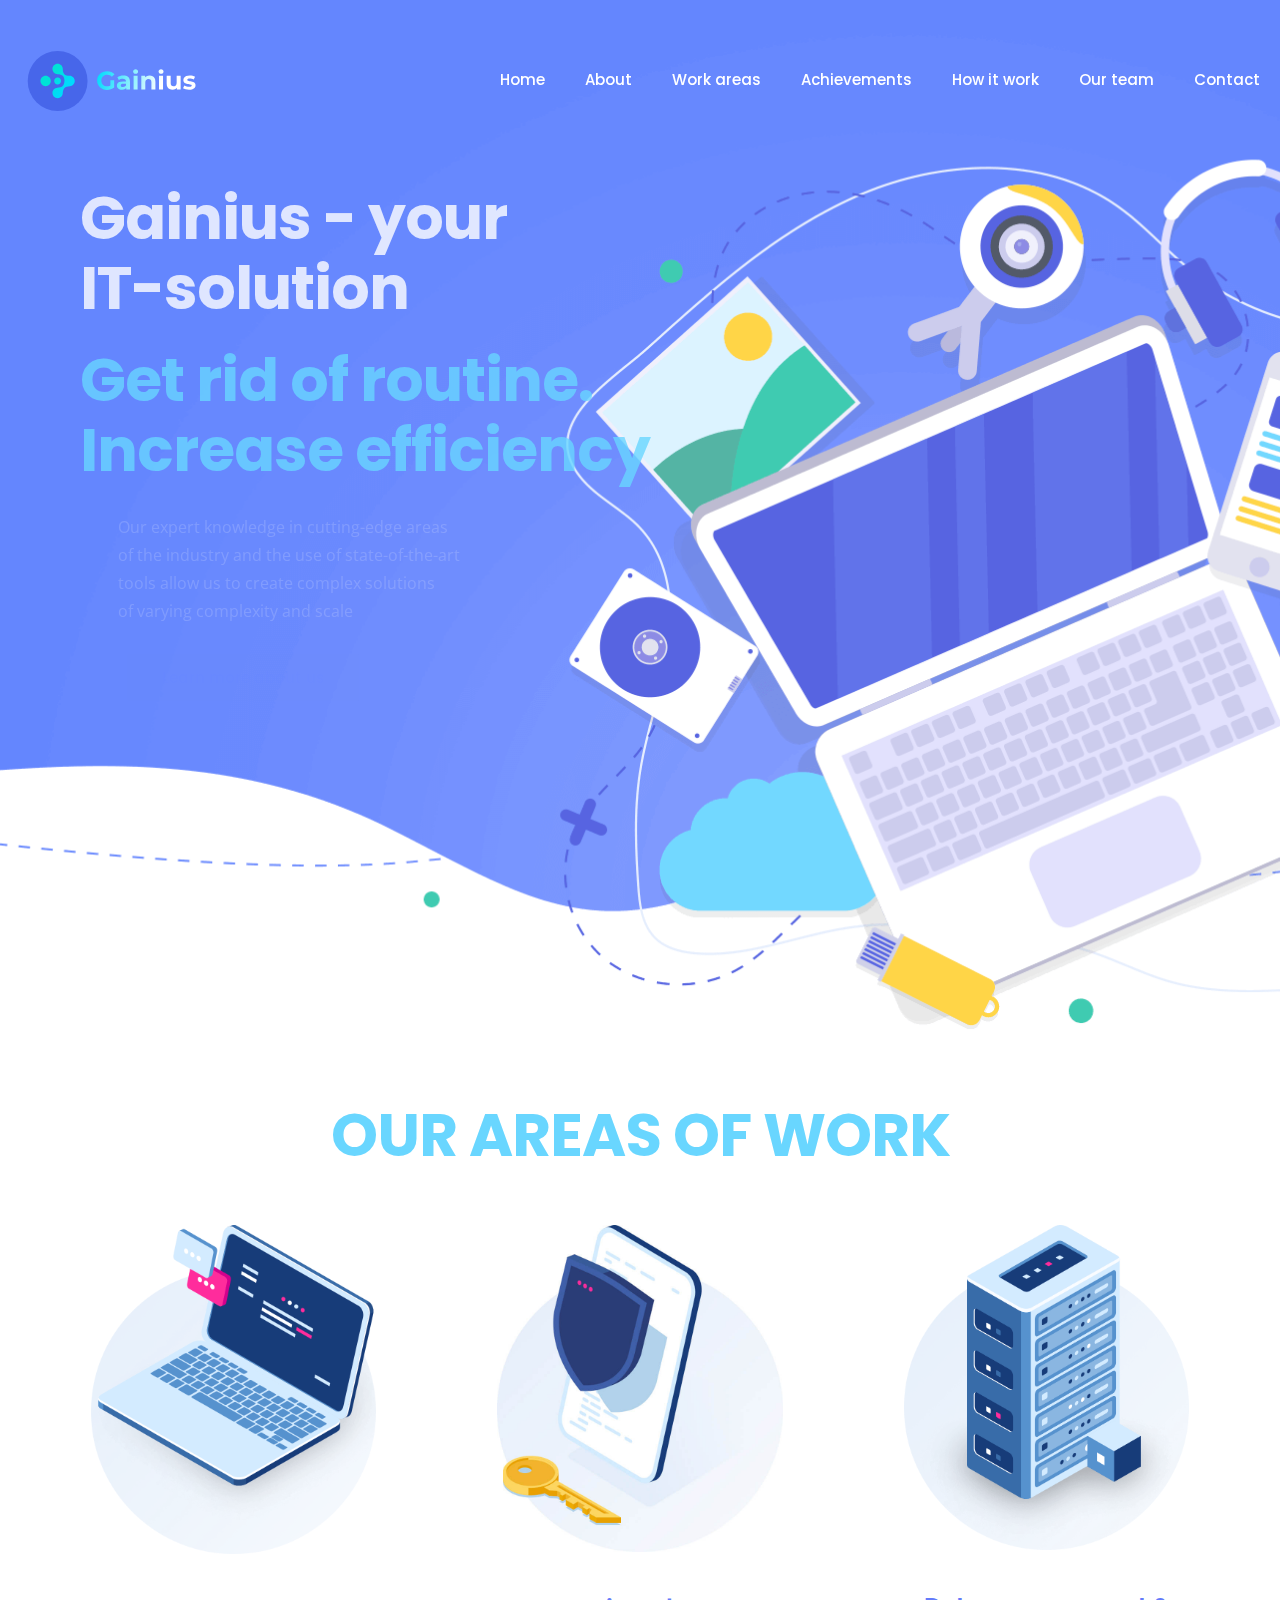
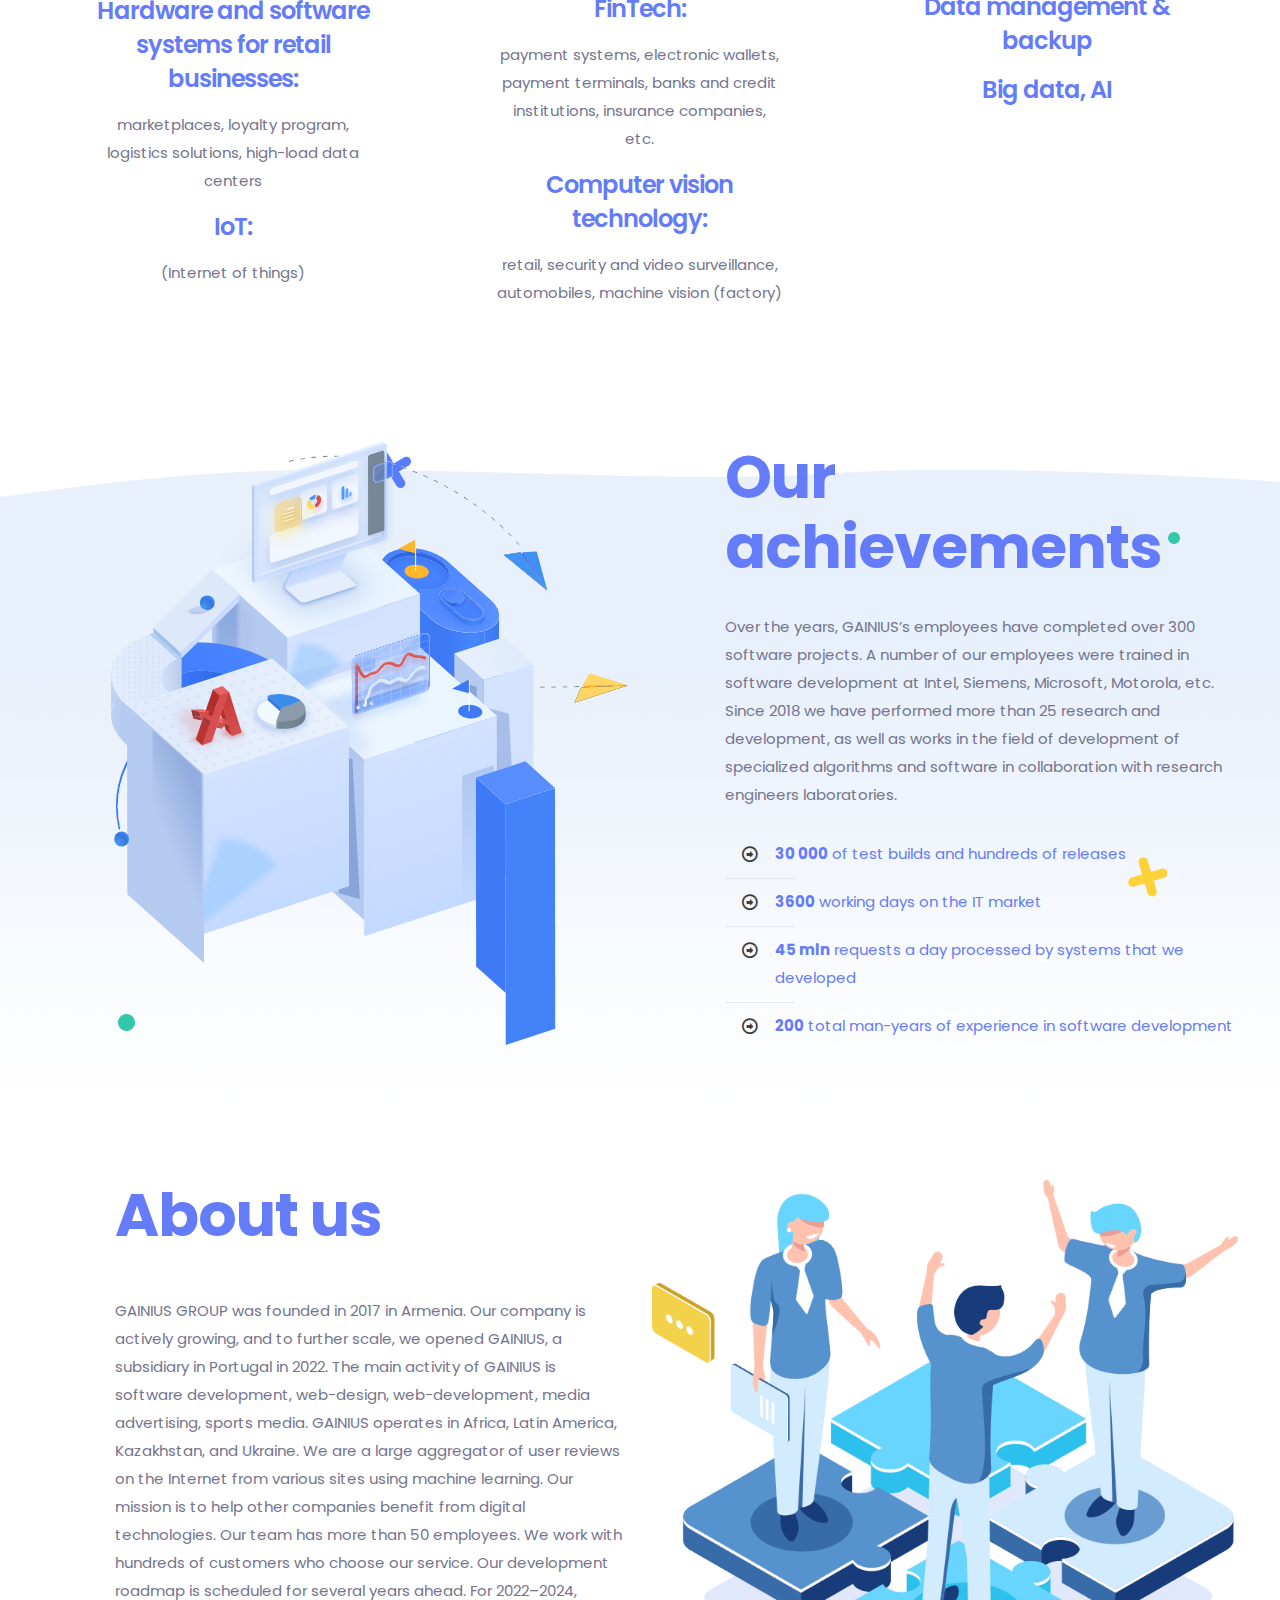
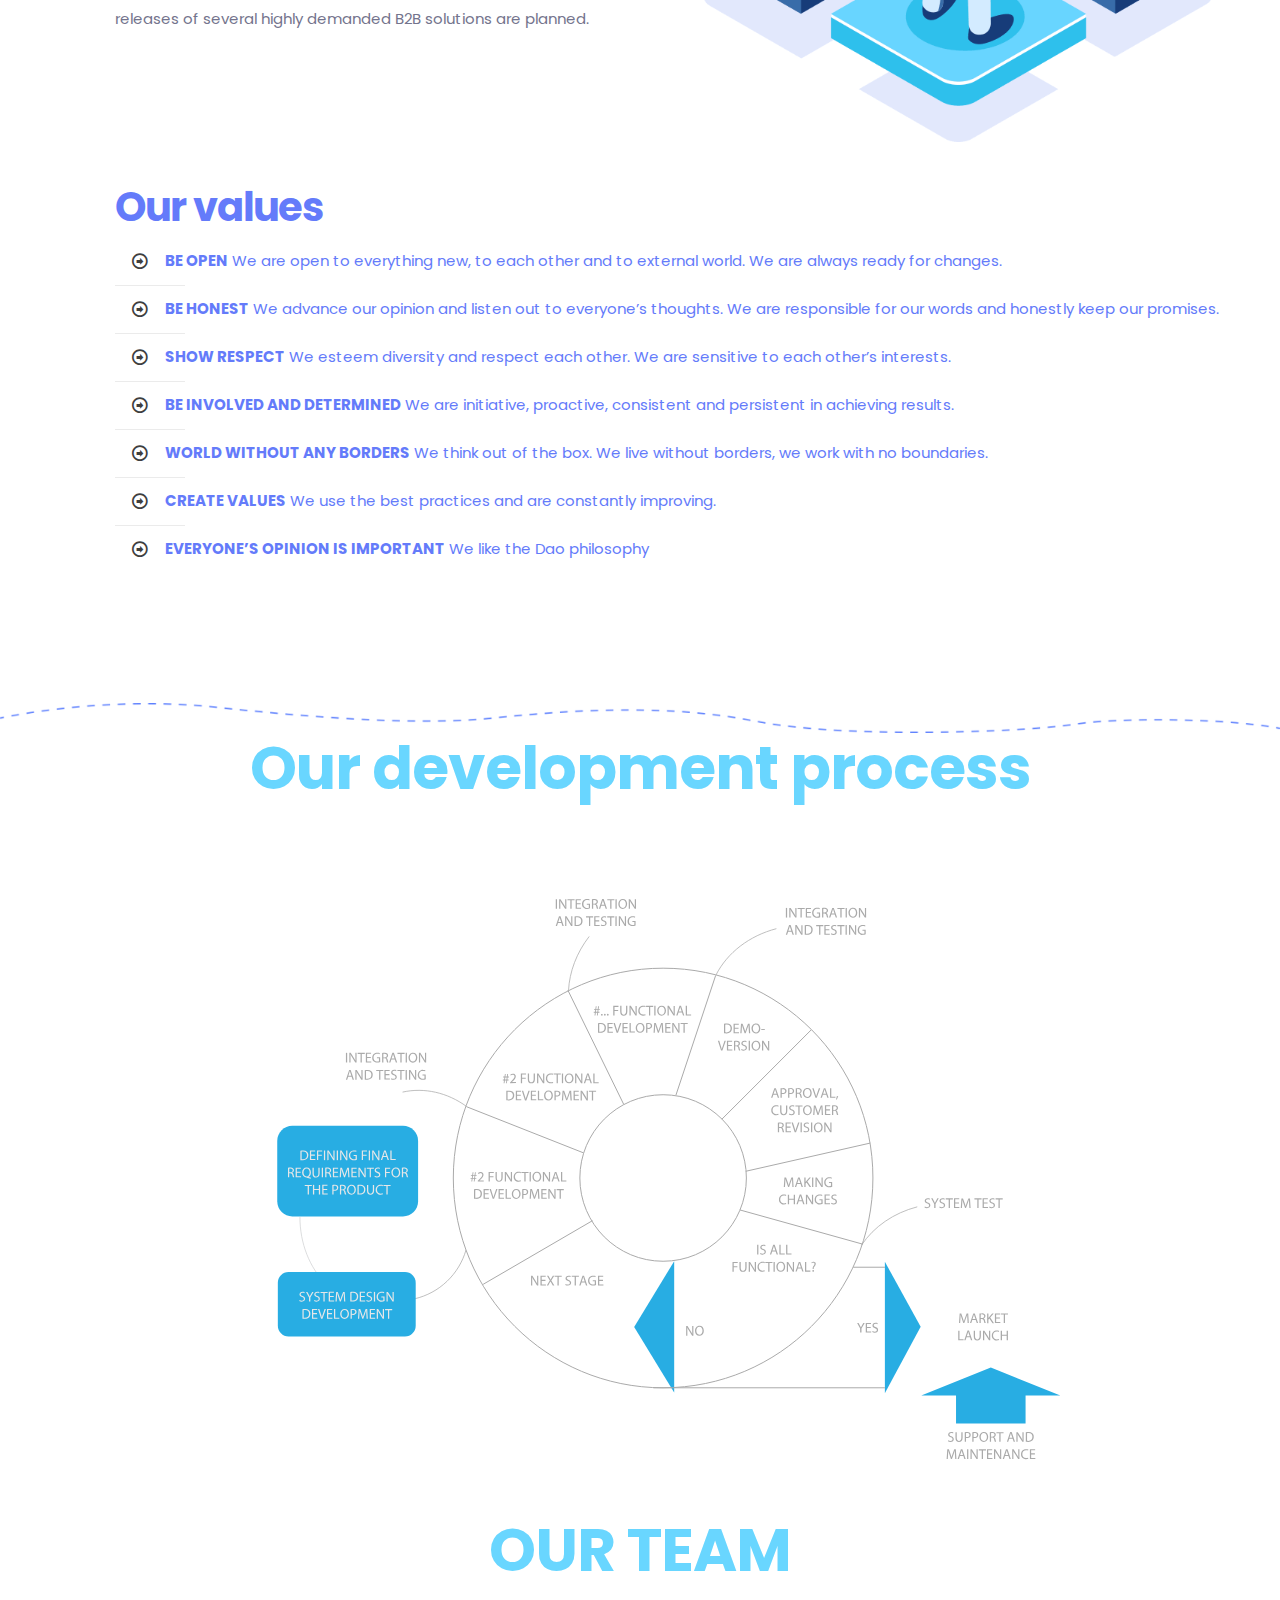
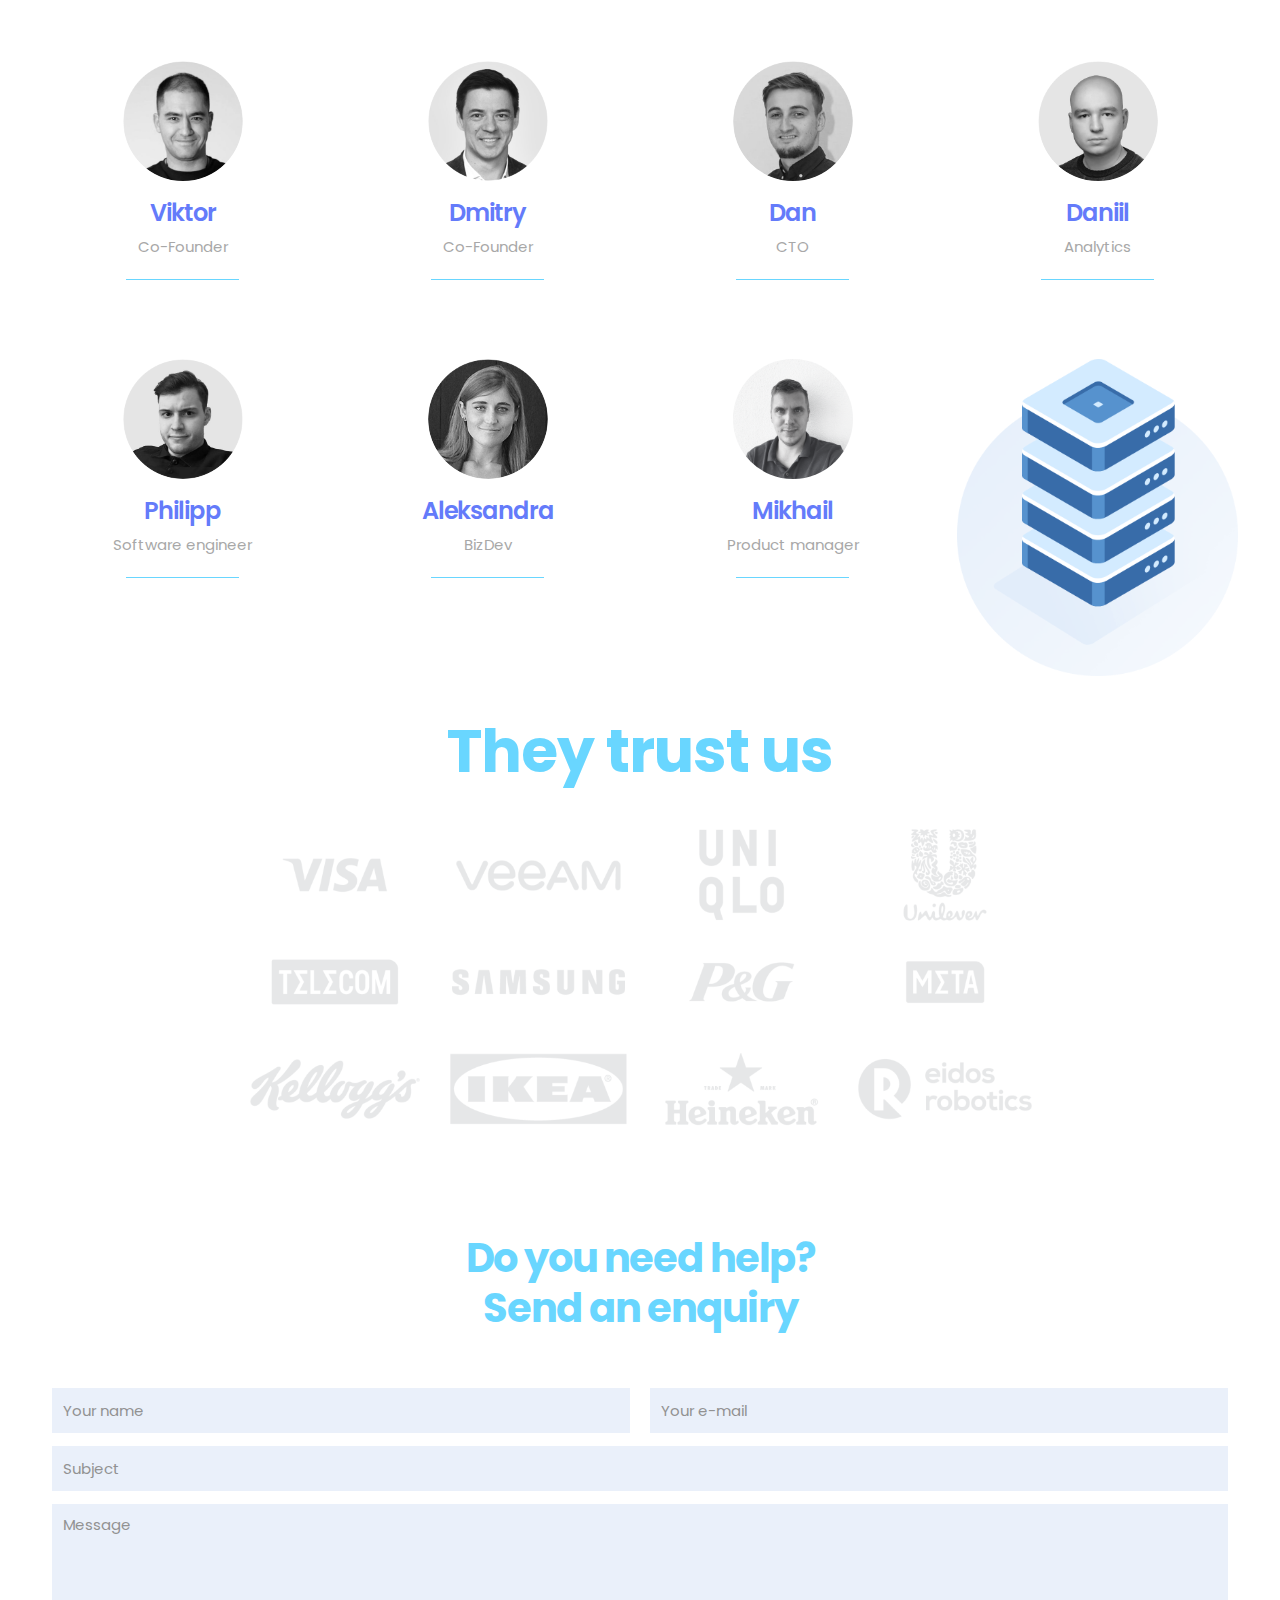
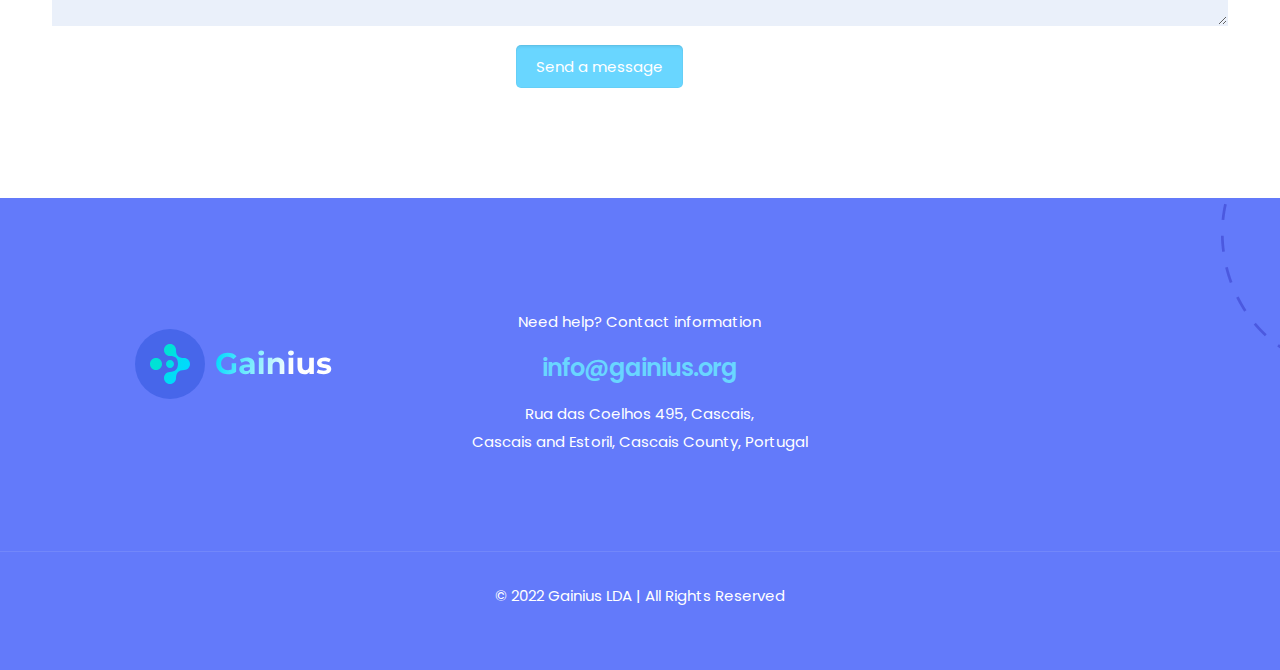
==== commit db7ab8df: "download_27_10_2023_34" ====
--- a/index.html
+++ b/index.html
@@ -156,6 +156,17 @@
 	.slider_element {
 		margin-top: -50px !important;
 	}
+}
+
+
+@media screen and (max-width: 768px) {
+	.p_header_mobile {
+/* 		color: #000 !important; */
+		font-size: 14px;
+	}
+	.button_slider {
+		margin-top: 30px !important;
+	}
 }		</style>
 		<noscript><style> .wpb_animate_when_almost_visible { opacity: 1; }</style></noscript>
 </head>
@@ -269,7 +280,7 @@
 								data-frame_1="st:400;sp:900;sR:400;"
 								data-frame_999="o:0;st:w;sR:7700;"
 								style="z-index:7;font-family:'Open Sans';"
-							><p style="color: #fefefe">Our expert knowledge in cutting-edge areas <br>  of the industry and the use of state-of-the-art<br>  tools allow us to create complex solutions <br> of varying complexity and scale</p> 
+							><p class="p_header_mobile" style="color: #fefefe">Our expert knowledge in cutting-edge areas <br>  of the industry and the use of state-of-the-art<br>  tools allow us to create complex solutions <br> of varying complexity and scale</p> 
 							</rs-layer><!--
 
 							--><rs-layer
@@ -311,9 +322,7 @@
 			<div class="entry-content" itemprop="mainContentOfPage">
 
 				
-				<div class="section the_content no_content"><div class="section_wrapper"><div class="the_content_wrapper "></div></div></div><div class="mfn-builder-content mfn-default-content-buider"><div class="section mcb-section mfn-default-section mcb-section-wdfhrl1rn close-button-left default-width show-on-scroll" id="work_areas"  style="padding-top:70px;padding-bottom:80px" ><div class="mcb-background-overlay"></div><div class="section_wrapper mcb-section-inner mcb-section-inner-wdfhrl1rn"><div  class="wrap mcb-wrap mcb-wrap-y1nggcrmp one tablet-one mobile-one valign-top clearfix" data-desktop-col="one" data-tablet-col="tablet-one" data-mobile-col="mobile-one" style=""  ><div class="mcb-wrap-inner mcb-wrap-inner-y1nggcrmp"><div class="mcb-wrap-background-overlay"></div><div  class="column mcb-column mcb-item-655xzeg1r one tablet-one mobile-one column_column" style="" ><div class="mcb-column-inner mcb-column-inner-655xzeg1r mcb-item-column-inner"><div class="column_attr mfn-inline-editor clearfix align_center" style=""><h2 class="themecolor">OUR AREAS OF WORK</h2></div></div></div><div  class="column mcb-column mcb-item-l2jymakky one tablet-one mobile-one column_divider" style="" ><div class="mcb-column-inner mcb-column-inner-l2jymakky mcb-item-divider-inner"><hr class="no_line" style="margin: 0 auto 20px auto"/>
-</div></div></div></div><div  class="wrap mcb-wrap mcb-wrap-3basuew94 one-third tablet-one-third mobile-one valign-top clearfix" data-desktop-col="one-third" data-tablet-col="tablet-one-third" data-mobile-col="mobile-one" style="padding:0 4%"  ><div class="mcb-wrap-inner mcb-wrap-inner-3basuew94"><div class="mcb-wrap-background-overlay"></div><div  class="column mcb-column mcb-item-33qrw4a9w one tablet-one mobile-one column_divider" style="" ><div class="mcb-column-inner mcb-column-inner-33qrw4a9w mcb-item-divider-inner"><hr class="no_line" style="margin: 0 auto 80px auto"/>
-</div></div><div  class="column mcb-column mcb-item-ffl4lhrt4 one tablet-one mobile-one column_image" style="" ><div class="mcb-column-inner mcb-column-inner-ffl4lhrt4 mcb-item-image-inner"><div class="image_frame element_classes image_item no_link scale-with-grid alignnone no_border mfn-mask-shape " ><div class="image_wrapper"><img class="scale-with-grid" style="-webkit-mask-size:;-webkit-mask-position:;" src="wp-content/uploads/2019/04/itservice2_pic2.png" alt="itservice2_pic2" title="" width="780" height="900" srcset="wp-content/uploads/2019/04/itservice2_pic2-260x300.png 260w, wp-content/uploads/2019/04/itservice2_pic2-768x886.png 768w, wp-content/uploads/2019/04/itservice2_pic2-127x146.png 127w, wp-content/uploads/2019/04/itservice2_pic2-43x50.png 43w, wp-content/uploads/2019/04/itservice2_pic2-65x75.png 65w, wp-content/uploads/2019/04/itservice2_pic2.png 780w"/></div></div>
+				<div class="section the_content no_content"><div class="section_wrapper"><div class="the_content_wrapper "></div></div></div><div class="mfn-builder-content mfn-default-content-buider"><div class="section mcb-section mfn-default-section mcb-section-wdfhrl1rn close-button-left default-width show-on-scroll" id="work_areas"  style="padding-top:70px;padding-bottom:80px" ><div class="mcb-background-overlay"></div><div class="section_wrapper mcb-section-inner mcb-section-inner-wdfhrl1rn"><div  class="wrap mcb-wrap mcb-wrap-y1nggcrmp one tablet-one mobile-one valign-top clearfix" data-desktop-col="one" data-tablet-col="tablet-one" data-mobile-col="mobile-one" style=""  ><div class="mcb-wrap-inner mcb-wrap-inner-y1nggcrmp"><div class="mcb-wrap-background-overlay"></div><div  class="column mcb-column mcb-item-655xzeg1r one tablet-one mobile-one column_column" style="" ><div class="mcb-column-inner mcb-column-inner-655xzeg1r mcb-item-column-inner"><div class="column_attr mfn-inline-editor clearfix align_center" style=""><h2 class="themecolor">OUR AREAS OF WORK</h2></div></div></div></div></div><div  class="wrap mcb-wrap mcb-wrap-3basuew94 one-third tablet-one-third mobile-one valign-top clearfix" data-desktop-col="one-third" data-tablet-col="tablet-one-third" data-mobile-col="mobile-one" style="padding:0 4%"  ><div class="mcb-wrap-inner mcb-wrap-inner-3basuew94"><div class="mcb-wrap-background-overlay"></div><div  class="column mcb-column mcb-item-ffl4lhrt4 one tablet-one mobile-one column_image" style="" ><div class="mcb-column-inner mcb-column-inner-ffl4lhrt4 mcb-item-image-inner"><div class="image_frame element_classes image_item no_link scale-with-grid alignnone no_border mfn-mask-shape " ><div class="image_wrapper"><img class="scale-with-grid" style="-webkit-mask-size:;-webkit-mask-position:;" src="wp-content/uploads/2019/04/itservice2_pic2.png" alt="itservice2_pic2" title="" width="780" height="900" srcset="wp-content/uploads/2019/04/itservice2_pic2-260x300.png 260w, wp-content/uploads/2019/04/itservice2_pic2-768x886.png 768w, wp-content/uploads/2019/04/itservice2_pic2-127x146.png 127w, wp-content/uploads/2019/04/itservice2_pic2-43x50.png 43w, wp-content/uploads/2019/04/itservice2_pic2-65x75.png 65w, wp-content/uploads/2019/04/itservice2_pic2.png 780w"/></div></div>
 </div></div><div  class="column mcb-column mcb-item-5ghzyxb43 one tablet-one mobile-one column_column" style="" ><div class="mcb-column-inner mcb-column-inner-5ghzyxb43 mcb-item-column-inner"><div class="column_attr mfn-inline-editor clearfix align_center" style=""><h4>Hardware and software systems for retail businesses:</h4>
 <p>marketplaces, loyalty program, logistics solutions, high-load data centers</p>
 <h4>IoT:</h4>
@@ -321,8 +330,7 @@
 </div></div><div  class="column mcb-column mcb-item-th0tbghyl one tablet-one mobile-one column_column" style="" ><div class="mcb-column-inner mcb-column-inner-th0tbghyl mcb-item-column-inner"><div class="column_attr mfn-inline-editor clearfix align_center" style=""><h4>FinTech:</h4>
 <p>payment systems, electronic wallets, payment terminals, banks and credit institutions, insurance companies, etc.</p>
 <h4>Computer vision technology:</h4>
-<p>retail, security and video surveillance, automobiles, machine vision (factory)</p></div></div></div></div></div><div  class="wrap mcb-wrap mcb-wrap-xzs98bn7k one-third tablet-one-third mobile-one valign-top clearfix" data-desktop-col="one-third" data-tablet-col="tablet-one-third" data-mobile-col="mobile-one" style="padding:0 4%"  ><div class="mcb-wrap-inner mcb-wrap-inner-xzs98bn7k"><div class="mcb-wrap-background-overlay"></div><div  class="column mcb-column mcb-item-sygr773zo one tablet-one mobile-one column_divider" style="" ><div class="mcb-column-inner mcb-column-inner-sygr773zo mcb-item-divider-inner"><hr class="no_line" style="margin: 0 auto 80px auto"/>
-</div></div><div  class="column mcb-column mcb-item-yvmgrie0l one tablet-one mobile-one column_image" style="" ><div class="mcb-column-inner mcb-column-inner-yvmgrie0l mcb-item-image-inner"><div class="image_frame element_classes image_item no_link scale-with-grid alignnone no_border mfn-mask-shape " ><div class="image_wrapper"><img class="scale-with-grid" style="-webkit-mask-size:;-webkit-mask-position:;" src="wp-content/uploads/2019/04/itservice2_pic4.png" alt="itservice2_pic4" title="" width="780" height="889" srcset="wp-content/uploads/2019/04/itservice2_pic4-263x300.png 263w, wp-content/uploads/2019/04/itservice2_pic4-768x875.png 768w, wp-content/uploads/2019/04/itservice2_pic4-128x146.png 128w, wp-content/uploads/2019/04/itservice2_pic4-44x50.png 44w, wp-content/uploads/2019/04/itservice2_pic4-66x75.png 66w, wp-content/uploads/2019/04/itservice2_pic4.png 780w"/></div></div>
+<p>retail, security and video surveillance, automobiles, machine vision (factory)</p></div></div></div></div></div><div  class="wrap mcb-wrap mcb-wrap-xzs98bn7k one-third tablet-one-third mobile-one valign-top clearfix" data-desktop-col="one-third" data-tablet-col="tablet-one-third" data-mobile-col="mobile-one" style="padding:0 4%"  ><div class="mcb-wrap-inner mcb-wrap-inner-xzs98bn7k"><div class="mcb-wrap-background-overlay"></div><div  class="column mcb-column mcb-item-yvmgrie0l one tablet-one mobile-one column_image" style="" ><div class="mcb-column-inner mcb-column-inner-yvmgrie0l mcb-item-image-inner"><div class="image_frame element_classes image_item no_link scale-with-grid alignnone no_border mfn-mask-shape " ><div class="image_wrapper"><img class="scale-with-grid" style="-webkit-mask-size:;-webkit-mask-position:;" src="wp-content/uploads/2019/04/itservice2_pic4.png" alt="itservice2_pic4" title="" width="780" height="889" srcset="wp-content/uploads/2019/04/itservice2_pic4-263x300.png 263w, wp-content/uploads/2019/04/itservice2_pic4-768x875.png 768w, wp-content/uploads/2019/04/itservice2_pic4-128x146.png 128w, wp-content/uploads/2019/04/itservice2_pic4-44x50.png 44w, wp-content/uploads/2019/04/itservice2_pic4-66x75.png 66w, wp-content/uploads/2019/04/itservice2_pic4.png 780w"/></div></div>
 </div></div><div  class="column mcb-column mcb-item-512tg12fj one tablet-one mobile-one column_column" style="" ><div class="mcb-column-inner mcb-column-inner-512tg12fj mcb-item-column-inner"><div class="column_attr mfn-inline-editor clearfix align_center" style=""><h4>Data management &amp;<br />backup</h4>
 <h4>Big data, AI</h4></div></div></div></div></div></div></div><div class="section mcb-section mfn-default-section mcb-section-6u9pi1s03 close-button-left default-width show-on-scroll" id="achievements"  style="padding-bottom:80px;background-image:url(wp-content/uploads/2019/04/itservice2_pic6.png);background-repeat:no-repeat;background-position:center top;background-attachment:;background-size:" ><div class="mcb-background-overlay"></div><div class="section_wrapper mcb-section-inner mcb-section-inner-6u9pi1s03"><div  class="wrap mcb-wrap mcb-wrap-skhf5x2s8 one-second tablet-one-second mobile-one valign-top clearfix" data-desktop-col="one-second" data-tablet-col="tablet-one-second" data-mobile-col="mobile-one" style=""  ><div class="mcb-wrap-inner mcb-wrap-inner-skhf5x2s8"><div class="mcb-wrap-background-overlay"></div><div  class="column mcb-column mcb-item-ygpik98ws one tablet-one mobile-one column_image" style="" ><div class="mcb-column-inner mcb-column-inner-ygpik98ws mcb-item-image-inner"><div class="image_frame element_classes image_item no_link scale-with-grid aligncenter no_border svg mfn-mask-shape " ><div class="image_wrapper"><img class="scale-with-grid" style="-webkit-mask-size:;-webkit-mask-position:;" src="wp-content/uploads/2022/09/Group-3.svg" alt="Group 3" title="" width="614" height="631" srcset=""/></div></div>
 </div></div></div></div><div  class="wrap mcb-wrap mcb-wrap-5rdcg99hh one-second tablet-one-second mobile-one valign-top clearfix" data-desktop-col="one-second" data-tablet-col="tablet-one-second" data-mobile-col="mobile-one" style="padding:0 0 0 6%"  ><div class="mcb-wrap-inner mcb-wrap-inner-5rdcg99hh"><div class="mcb-wrap-background-overlay"></div><div  class="column mcb-column mcb-item-adn92nr0h one tablet-one mobile-one column_column" style="" ><div class="mcb-column-inner mcb-column-inner-adn92nr0h mcb-item-column-inner"><div class="column_attr mfn-inline-editor clearfix" style=""><h2>Our achievements</h2>
@@ -480,7 +488,7 @@
 <script>
 		if(typeof revslider_showDoubleJqueryError === "undefined") {function revslider_showDoubleJqueryError(sliderID) {console.log("You have some jquery.js library include that comes after the Slider Revolution files js inclusion.");console.log("To fix this, you can:");console.log("1. Set 'Module General Options' -> 'Advanced' -> 'jQuery & OutPut Filters' -> 'Put JS to Body' to on");console.log("2. Find the double jQuery.js inclusion and remove it");return "Double Included jQuery Library";}}
 </script>
-<link rel='stylesheet' id='mfn-post-local-styles-461698403536-css'  href='wp-content/uploads/betheme/css/post-46.css%3Fver=1698403536.css' type='text/css' media='all' />
+<link rel='stylesheet' id='mfn-post-local-styles-461698410036-css'  href='wp-content/uploads/betheme/css/post-46.css%3Fver=1698410036.css' type='text/css' media='all' />
 <link rel='stylesheet' id='rs-plugin-settings-css'  href='wp-content/plugins/revslider/public/assets/css/rs6.css%3Fver=6.5.31.css' type='text/css' media='all' />
 <style id='rs-plugin-settings-inline-css' type='text/css'>
 		#rev_slider_2_1_wrapper rs-loader.spinner2{background-color:#FFFFFF !important}
